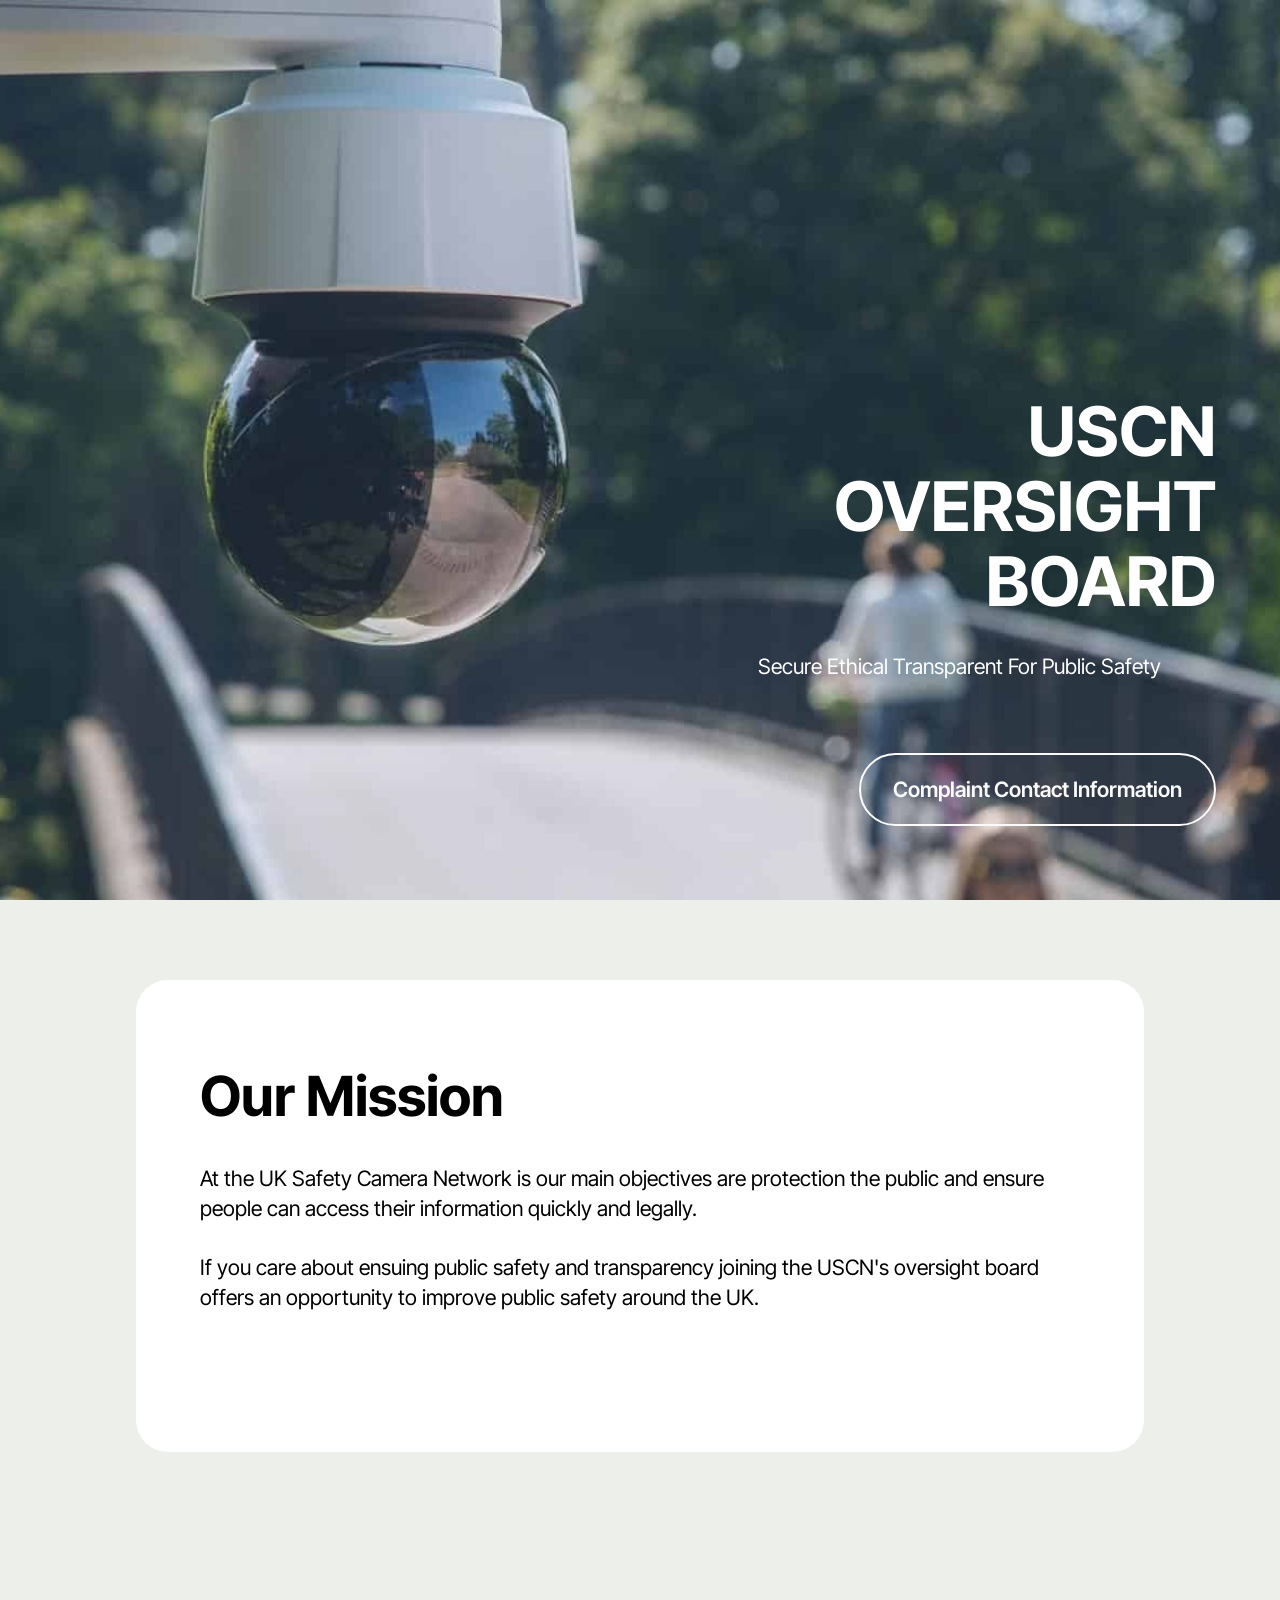
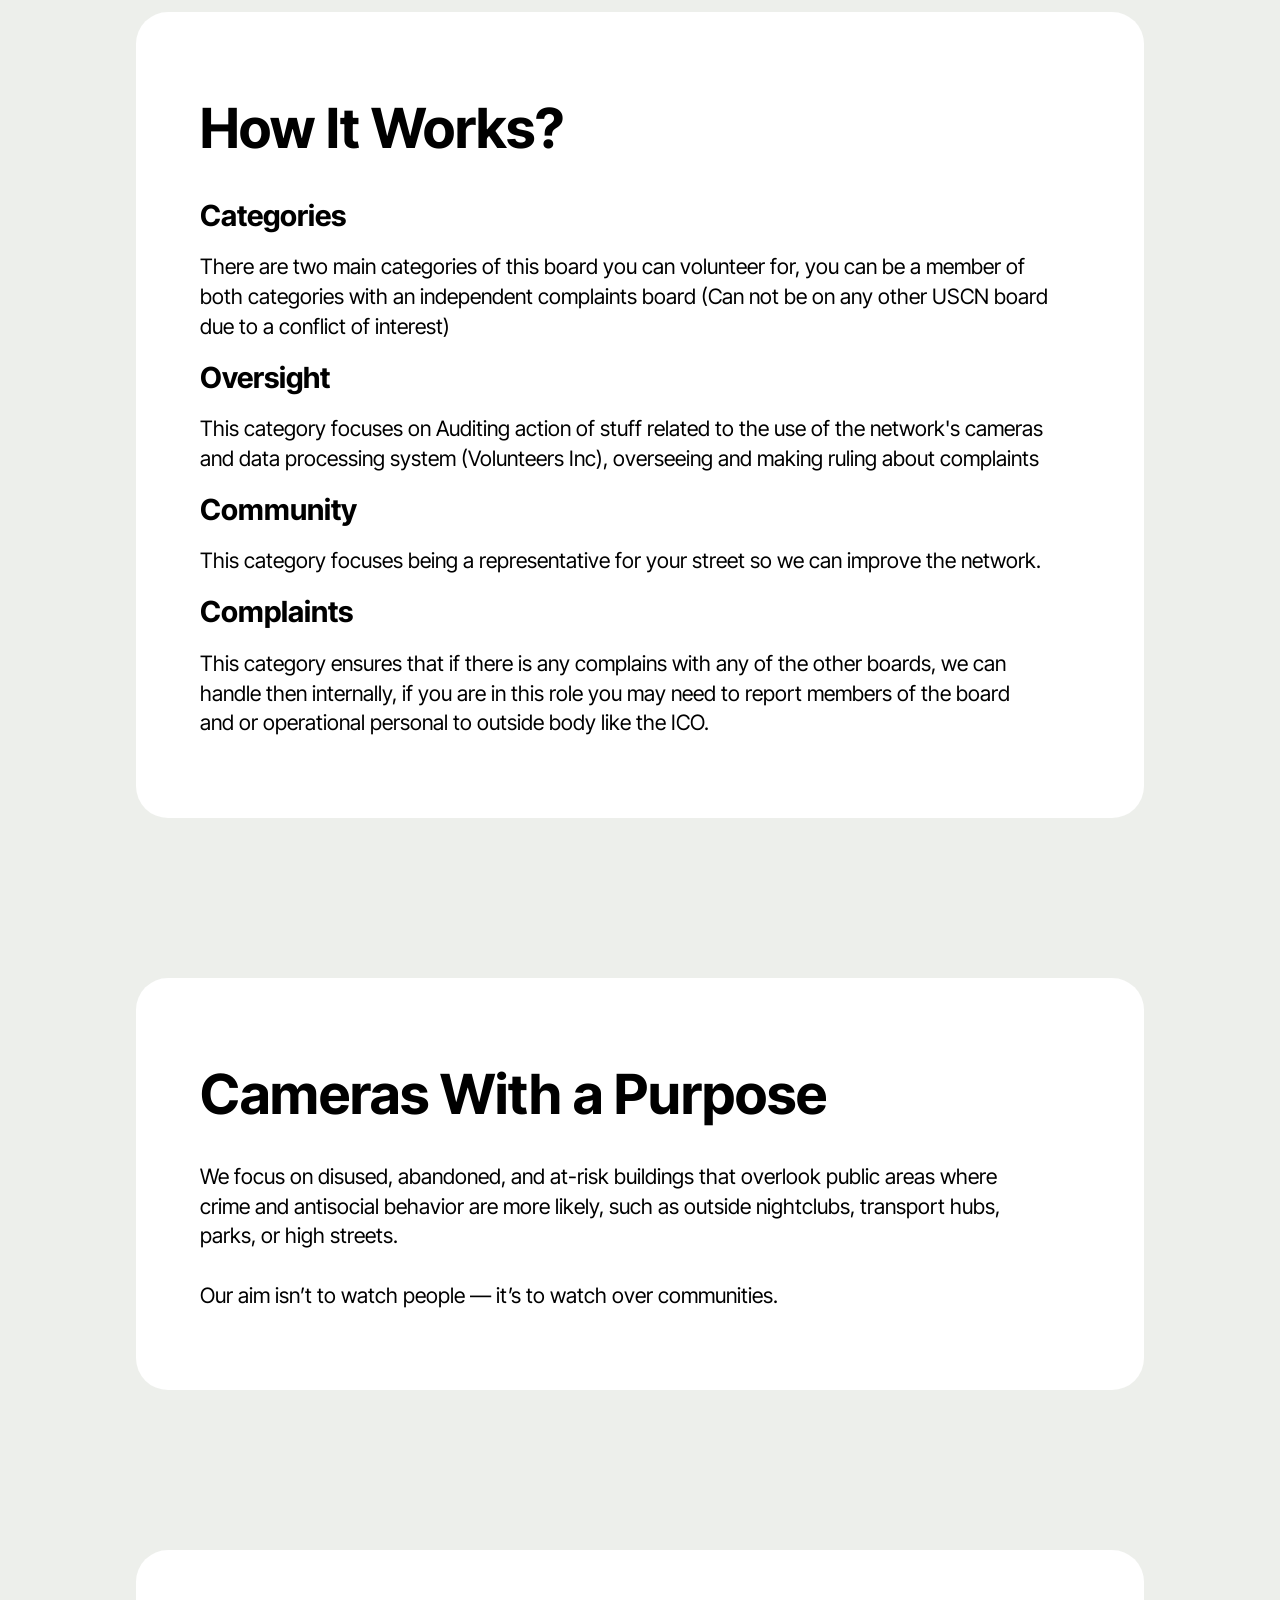
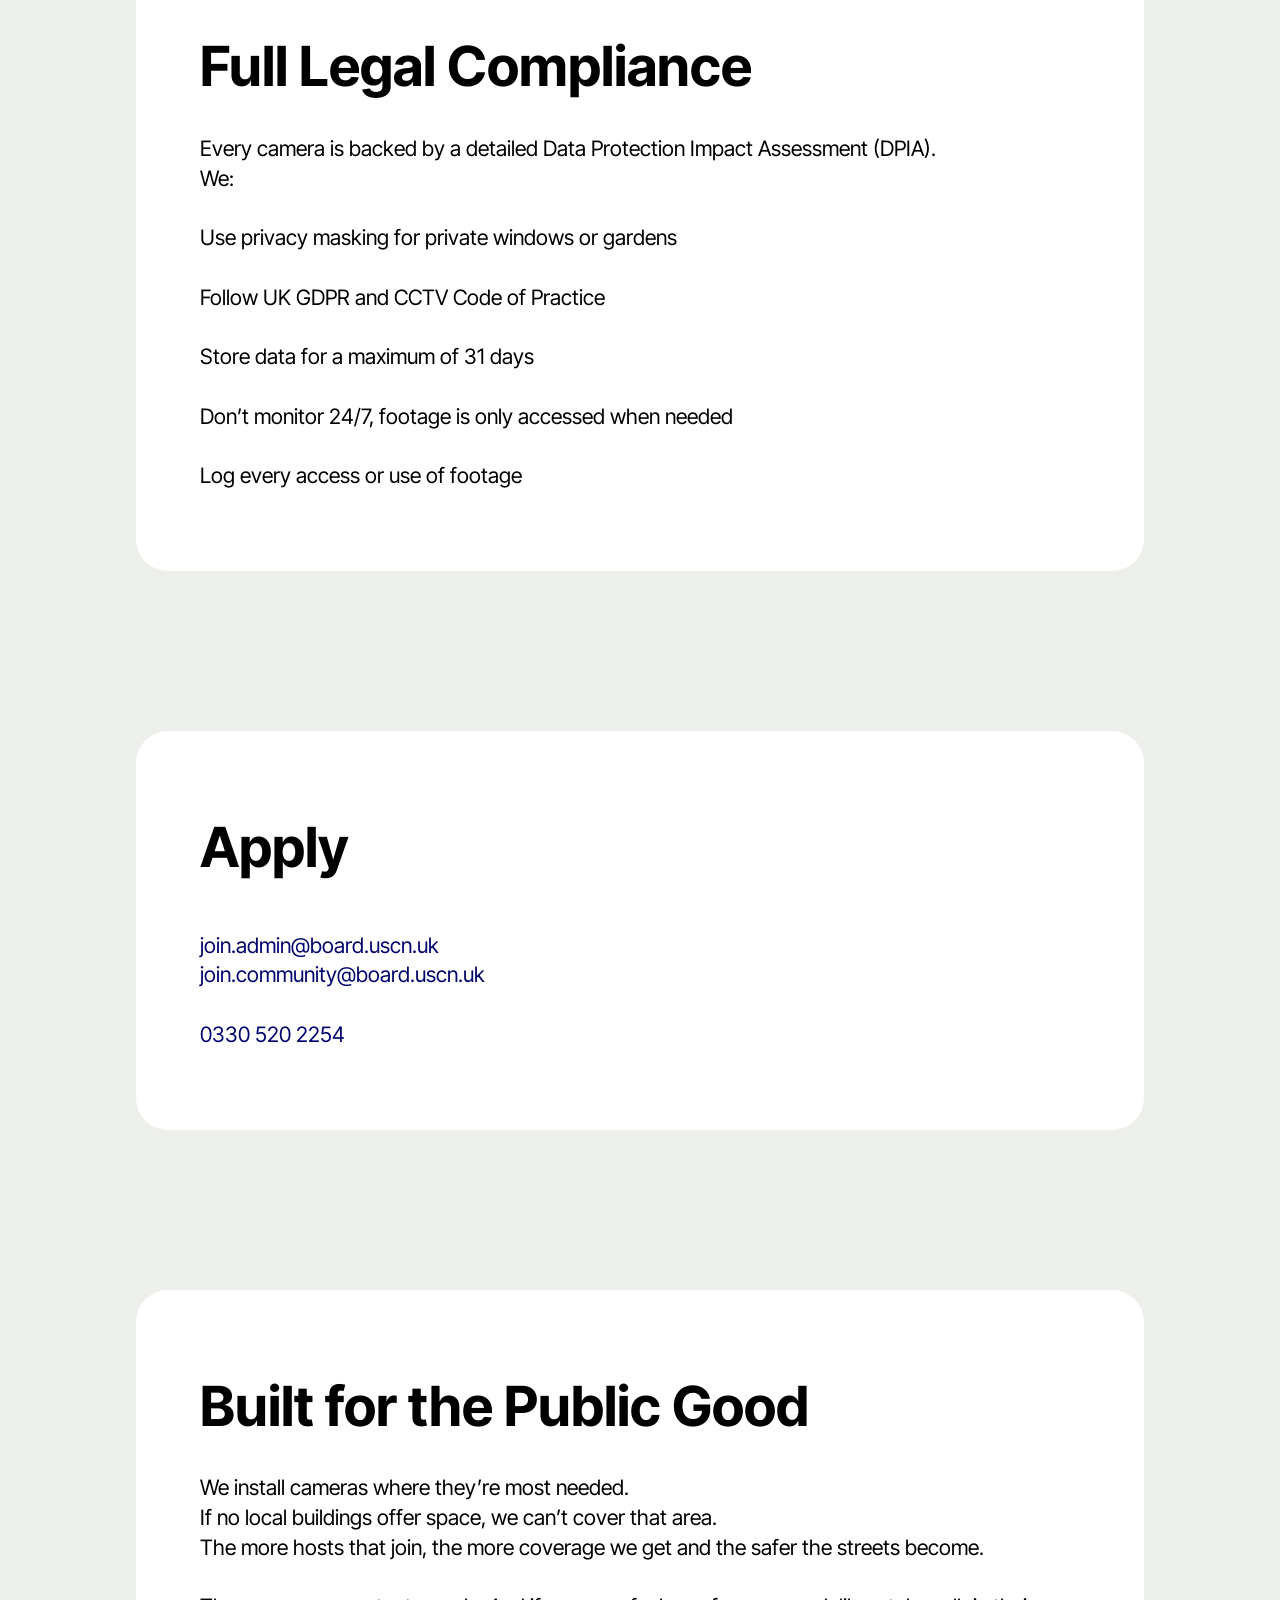
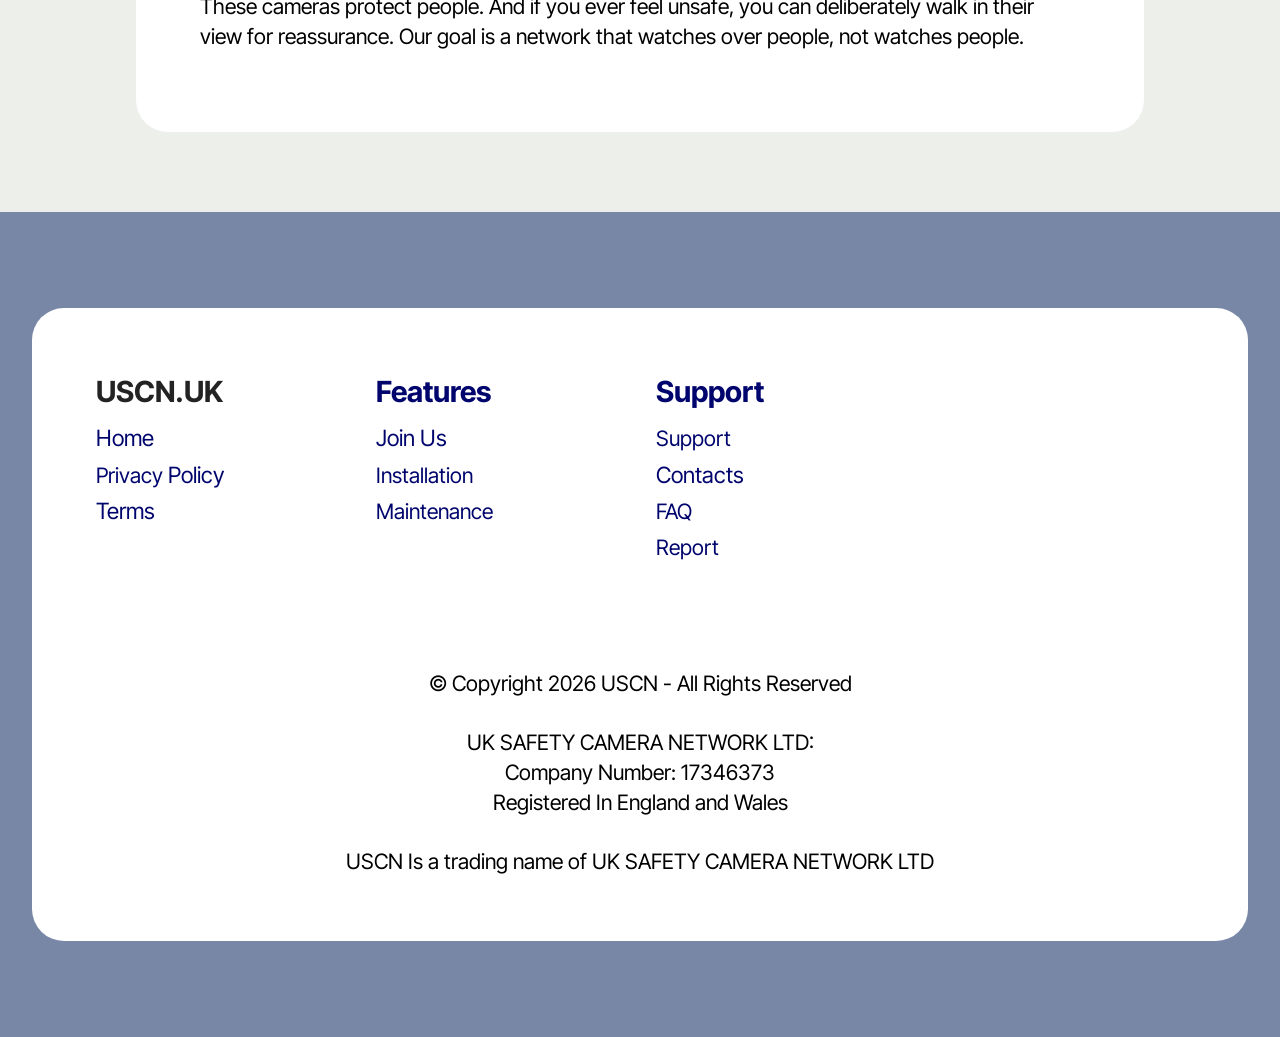
==== index.html @ 029140c7 "UPLOAD" ====
<!DOCTYPE html>
<html  >
<head>
  <!-- Site made with Mobirise Website Builder v6.0.6, https://mobirise.com -->
  <meta charset="UTF-8">
  <meta http-equiv="X-UA-Compatible" content="IE=edge">
  <meta name="generator" content="Mobirise v6.0.6, mobirise.com">
  <meta name="twitter:card" content="summary_large_image"/>
  <meta name="twitter:image:src" content="assets/images/index-meta.jpg">
  <meta property="og:image" content="assets/images/index-meta.jpg">
  <meta name="twitter:title" content="Official USCN Oversight Board Site">
  <meta name="viewport" content="width=device-width, initial-scale=1, minimum-scale=1">
  <link rel="shortcut icon" href="assets/images/20250726-1911280-1.jpg" type="image/x-icon">
  <meta name="description" content="">
  
  
  <title>Official USCN Oversight Board Site</title>
  <link rel="stylesheet" href="assets/bootstrap/css/bootstrap.min.css">
  <link rel="stylesheet" href="assets/bootstrap/css/bootstrap-grid.min.css">
  <link rel="stylesheet" href="assets/bootstrap/css/bootstrap-reboot.min.css">
  <link rel="stylesheet" href="assets/parallax/jarallax.css">
  <link rel="stylesheet" href="assets/socicon/css/styles.css">
  <link rel="stylesheet" href="assets/theme/css/style.css">
  <link rel="preload" href="https://fonts.googleapis.com/css?family=Inter+Tight:100,200,300,400,500,600,700,800,900,100i,200i,300i,400i,500i,600i,700i,800i,900i&display=swap" as="style" onload="this.onload=null;this.rel='stylesheet'">
  <noscript><link rel="stylesheet" href="https://fonts.googleapis.com/css?family=Inter+Tight:100,200,300,400,500,600,700,800,900,100i,200i,300i,400i,500i,600i,700i,800i,900i&display=swap"></noscript>
  <link rel="preload" as="style" href="assets/mobirise/css/mbr-additional.css?v=aHRZx0"><link rel="stylesheet" href="assets/mobirise/css/mbr-additional.css?v=aHRZx0" type="text/css">

  
  
  
</head>
<body>
  
  <section data-bs-version="5.1" class="header16 cid-uSJE68zqBr mbr-fullscreen mbr-parallax-background" id="header17-0">
  
  
  <div class="container-fluid">
    <div class="row">
      <div class="content-wrap col-12 col-md-12">
        <h1 class="mbr-section-title mbr-fonts-style mbr-white mb-4 display-1"><strong>USCN</strong><br><strong>OVERSIGHT</strong><br><strong>BOARD</strong></h1>
        
        <p class="mbr-fonts-style mbr-text mbr-white mb-4 display-7">Secure Ethical Transparent For Public Safety&nbsp; &nbsp; &nbsp; &nbsp; &nbsp; &nbsp;<br><br></p>
        <div class="mbr-section-btn"><a class="btn btn-white-outline display-7" href="complaints.html#article07-2g">Complaint Contact Information</a></div>
      </div>
    </div>
  </div>
</section>

<section data-bs-version="5.1" class="article07 cid-uSJV5Lzuai" id="article07-4">
  

  
  
  <div class="container">
    <div class="row justify-content-center">
      <div class="card col-md-12 col-lg-10">
        <div class="card-wrapper">
          <h3 class="card-title mbr-fonts-style mbr-white mt-3 mb-4 display-2"><strong>Our Mission</strong></h3>
          <div class="row card-box align-left">
            <div class="item features-without-image col-12">
              <div class="item-wrapper">
                
                <p class="mbr-text mbr-fonts-style display-7">At the UK Safety Camera Network is our main objectives are protection the public and ensure people can access their information quickly and legally.<br><br>If you care about ensuing public safety and transparency joining the USCN's oversight board offers an opportunity to improve public safety around the UK.<br><br><br></p>
              </div>
            </div>
            
            
            
          </div>
          
        </div>
      </div>
    </div>
  </div>
</section>

<section data-bs-version="5.1" class="article07 cid-uSL8BhWLMw" id="article07-7">
  

  
  
  <div class="container">
    <div class="row justify-content-center">
      <div class="card col-md-12 col-lg-10">
        <div class="card-wrapper">
          <h3 class="card-title mbr-fonts-style mbr-white mt-3 mb-4 display-2"><strong>How It Works?</strong></h3>
          <div class="row card-box align-left">
            <div class="item features-without-image col-12">
              <div class="item-wrapper">
                <h4 class="mbr-section-subtitle mbr-fonts-style mb-3 display-5"><strong>Categories</strong></h4>
                <p class="mbr-text mbr-fonts-style display-7">There are two main categories of this board you can volunteer for, you can be a member of both categories with an independent complaints board (Can not be on any other USCN board due to a conflict of interest)<br></p>
              </div>
            </div><div class="item features-without-image col-12">
              <div class="item-wrapper">
                <h4 class="mbr-section-subtitle mbr-fonts-style mb-3 display-5"><strong>Oversight</strong></h4>
                <p class="mbr-text mbr-fonts-style display-7">This category focuses&nbsp;on Auditing action of stuff related to the use of the network's cameras and data processing system (Volunteers Inc), overseeing and making ruling about complaints&nbsp;</p>
              </div>
            </div><div class="item features-without-image col-12">
              <div class="item-wrapper">
                <h4 class="mbr-section-subtitle mbr-fonts-style mb-3 display-5"><strong>Community</strong></h4>
                <p class="mbr-text mbr-fonts-style display-7">This category focuses being a representative for your street so we can improve the network.</p>
              </div>
            </div><div class="item features-without-image col-12">
              <div class="item-wrapper">
                <h4 class="mbr-section-subtitle mbr-fonts-style mb-3 display-5"><strong>Complaints</strong></h4>
                <p class="mbr-text mbr-fonts-style display-7">This category ensures that if there is any complains with any of the other boards, we can handle then internally, if you are in this role you may need to report members of the board and or operational personal to outside body like the ICO.</p>
              </div>
            </div>
            
            
            
          </div>
          
        </div>
      </div>
    </div>
  </div>
</section>

<section data-bs-version="5.1" class="article07 cid-uSLb2hEed0" id="article07-8">
  

  
  
  <div class="container">
    <div class="row justify-content-center">
      <div class="card col-md-12 col-lg-10">
        <div class="card-wrapper">
          <h3 class="card-title mbr-fonts-style mbr-white mt-3 mb-4 display-2"><strong>Cameras With a Purpose</strong></h3>
          <div class="row card-box align-left">
            <div class="item features-without-image col-12">
              <div class="item-wrapper">
                
                <p class="mbr-text mbr-fonts-style display-7">We focus on disused, abandoned, and at-risk buildings that overlook public areas where crime and antisocial behavior are more likely, such as outside nightclubs, transport hubs, parks, or high streets.<br><br>Our aim isn’t to watch people — it’s to watch over communities.<br></p>
              </div>
            </div>
            
            
            
          </div>
          
        </div>
      </div>
    </div>
  </div>
</section>

<section data-bs-version="5.1" class="article07 cid-uSLdhWmhX9" id="article07-9">
  

  
  
  <div class="container">
    <div class="row justify-content-center">
      <div class="card col-md-12 col-lg-10">
        <div class="card-wrapper">
          <h3 class="card-title mbr-fonts-style mbr-white mt-3 mb-4 display-2"><strong>Full Legal Compliance</strong></h3>
          <div class="row card-box align-left">
            <div class="item features-without-image col-12">
              <div class="item-wrapper">
                
                <p class="mbr-text mbr-fonts-style display-7">Every camera is backed by a detailed Data Protection Impact Assessment (DPIA).<br>We:<br><br>Use privacy masking for private windows or gardens<br><br>Follow UK GDPR and CCTV Code of Practice<br><br>Store data for a maximum of 31 days<br><br>Don’t monitor 24/7, footage is only accessed when needed<br><br>Log every access or use of footage<br></p>
              </div>
            </div>
            
            
            
          </div>
          
        </div>
      </div>
    </div>
  </div>
</section>

<section data-bs-version="5.1" class="article07 cid-uSLdyEDXge" id="article07-a">
  

  
  
  <div class="container">
    <div class="row justify-content-center">
      <div class="card col-md-12 col-lg-10">
        <div class="card-wrapper">
          <h3 class="card-title mbr-fonts-style mbr-white mt-3 mb-4 display-2"><strong>Apply</strong></h3>
          <div class="row card-box align-left">
            <div class="item features-without-image col-12">
              <div class="item-wrapper">
                <h4 class="mbr-section-subtitle mbr-fonts-style mb-3 display-5"></h4>
                <p class="mbr-text mbr-fonts-style display-7"><a href="mailto:join.oversight@board.uscn.uk" class="text-primary">join.admin@board.uscn.uk</a><br><a href="mailto:join.community@board.uscn.uk" class="text-primary">join.community@board.uscn.uk</a><br><br><a href="tel:03305202254" class="text-primary">0330 520 2254</a></p>
              </div>
            </div>
            
            
            
          </div>
          
        </div>
      </div>
    </div>
  </div>
</section>

<section data-bs-version="5.1" class="article07 cid-uSLf3DHZuU" id="article07-g">
  

  
  
  <div class="container">
    <div class="row justify-content-center">
      <div class="card col-md-12 col-lg-10">
        <div class="card-wrapper">
          <h3 class="card-title mbr-fonts-style mbr-white mt-3 mb-4 display-2"><strong>Built for the Public Good</strong></h3>
          <div class="row card-box align-left">
            <div class="item features-without-image col-12">
              <div class="item-wrapper">
                
                <p class="mbr-text mbr-fonts-style display-7">We install cameras where they’re most needed.<br>If no local buildings offer space, we can’t cover that area.<br>The more hosts that join, the more coverage we get and the safer the streets become.<br><br>These cameras protect people. And if you ever feel unsafe, you can deliberately walk in their view for reassurance. Our goal is a network that watches over people, not watches people.<br></p>
              </div>
            </div>
            
            
            
          </div>
          
        </div>
      </div>
    </div>
  </div>
</section>

<section data-bs-version="5.1" class="footer1 cid-uSNH93SEP0" once="footers" id="footer01-h">
	

	
	
	<div class="container">
		<div class="row mbr-white">
			<div class="col-12 col-md-6 col-lg-3">
				<h5 class="mbr-section-subtitle mbr-fonts-style mb-2 display-5">
					<a href="index.html" class="text-black"><strong>USCN.UK</strong></a></h5>
				<ul class="list mbr-fonts-style display-7">
					<li class="mbr-text item-wrap"><span style="font-size: 1.4rem;"><a href="https://uscn.org.uk/" class="text-primary">Home</a></span></li><li class="mbr-text item-wrap"><a href="assets/files/Privacy-Policy.pdf" class="text-primary" target="_blank">Privacy</a><span style="font-size: 1.4rem;"><a href="assets/files/Privacy-Policy.pdf" class="text-primary" target="_blank">&nbsp;Policy</a></span><br></li><a href="assets/files/Privacy-Policy.pdf" class="text-primary" target="_blank">
					</a><li class="mbr-text item-wrap"><span style="font-size: 1.4rem;"><a href="assets/files/Terms-ofUse.pdf" class="text-primary" target="_blank">Terms</a></span></li><li class="mbr-text item-wrap"><br></li><li class="mbr-text item-wrap"><span style="font-size: 1.4rem;"><br></span><br></li>
				</ul>
			</div>
			<div class="col-12 col-md-6 col-lg-3">
				<h5 class="mbr-section-subtitle mbr-fonts-style mb-2 display-5">
					<strong>Features</strong>
				</h5>
				<ul class="list mbr-fonts-style display-7">
					<li class="mbr-text item-wrap"><span style="font-size: 1.4rem;"><a href="https://uscn.org.uk/host.html#article07-y" class="text-primary">Join Us</a></span></li><a href="host.html#article07-y" class="text-primary">
					</a><li class="mbr-text item-wrap"><a href="https://uscn.org.uk/host.html#article07-y" class="text-primary">Installation</a></li><a href="page3.html#article07-y" class="text-primary">
					</a><li class="mbr-text item-wrap"><a href="https://uscn.org.uk/support.html#article07-t" class="text-primary">Maintenance&nbsp;</a></li>
				</ul>
			</div>
			<div class="col-12 col-md-6 col-lg-3">
				<h5 class="mbr-section-subtitle mbr-fonts-style mb-2 display-5">
					<strong>Support</strong>
				</h5>
				<ul class="list mbr-fonts-style display-7">
					<li class="mbr-text item-wrap"><a href="https://uscn.org.uk/support.html" class="text-primary">Support</a></li>
					<li class="mbr-text item-wrap"><span style="font-size: 1.4rem;"><a href="https://uscn.org.uk/contact.html" class="text-primary">Contacts</a></span><br></li>
					<li class="mbr-text item-wrap"><a href="https://uscn.org.uk/support.html#list01-u" class="text-primary">FAQ</a></li>
					<li class="mbr-text item-wrap"><a href="https://uscn.org.uk/contact.html#form02-o" class="text-primary">Report</a></li>
				</ul>
			</div>
			<div class="col-12 col-md-6 col-lg-3">
				<h5 class="mbr-section-subtitle mbr-fonts-style mb-2 display-5">&nbsp;</h5>
				<ul class="list mbr-fonts-style display-7">
					<li class="mbr-text item-wrap"><br></li>
					<li class="mbr-text item-wrap"><br></li>
					<li class="mbr-text item-wrap"><br></li><li class="mbr-text item-wrap"><br></li>
				</ul>
			</div>
			
			<div class="col-12 mt-4">
				<p class="mbr-text mb-0 mbr-fonts-style copyright align-center display-7">
					© Copyright 2026 USCN - All Rights Reserved<br><br>UK SAFETY CAMERA NETWORK LTD:<br>Company Number: 17346373<br>Registered In England and Wales<br><br>USCN Is a trading name of&nbsp;UK SAFETY CAMERA NETWORK LTD<br></p>
			</div>
		</div>
	</div>
</section><script src="assets/bootstrap/js/bootstrap.bundle.min.js"></script>  <script src="assets/parallax/jarallax.js"></script>  <script src="assets/smoothscroll/smooth-scroll.js"></script>  <script src="assets/ytplayer/index.js"></script>  <script src="assets/theme/js/script.js"></script>  
  
  
</body>
</html>
---- assets/parallax/jarallax.css ----
.jarallax {
    position: relative;
    z-index: 0;
}
.jarallax > .jarallax-img {
    position: absolute;
    object-fit: cover;
    /* support for plugin https://github.com/bfred-it/object-fit-images */
    font-family: 'object-fit: cover;';
    top: 0;
    left: 0;
    width: 100%;
    height: 100%;
    z-index: -1;
}
---- assets/socicon/css/styles.css ----
@charset "UTF-8";

@font-face {
  font-family: 'Socicon';
  src:  url('../fonts/socicon.eot');
  src:  url('../fonts/socicon.eot?#iefix') format('embedded-opentype'),
    url('../fonts/socicon.woff2') format('woff2'),
    url('../fonts/socicon.ttf') format('truetype'),
    url('../fonts/socicon.woff') format('woff'),
    url('../fonts/socicon.svg#socicon') format('svg');
  font-weight: normal;
  font-style: normal;
  font-display: swap;
}

[data-icon]:before {
  font-family: "socicon" !important;
  content: attr(data-icon);
  font-style: normal !important;
  font-weight: normal !important;
  font-variant: normal !important;
  text-transform: none !important;
  speak: none;
  line-height: 1;
  -webkit-font-smoothing: antialiased;
  -moz-osx-font-smoothing: grayscale;
}

[class^="socicon-"], [class*=" socicon-"] {
  /* use !important to prevent issues with browser extensions that change fonts */
  font-family: 'Socicon' !important;
  speak: none;
  font-style: normal;
  font-weight: normal;
  font-variant: normal;
  text-transform: none;
  line-height: 1;

  /* Better Font Rendering =========== */
  -webkit-font-smoothing: antialiased;
  -moz-osx-font-smoothing: grayscale;
}

.socicon-500px:before {
  content: "\e000";
}
.socicon-8tracks:before {
  content: "\e001";
}
.socicon-airbnb:before {
  content: "\e002";
}
.socicon-alliance:before {
  content: "\e003";
}
.socicon-amazon:before {
  content: "\e004";
}
.socicon-amplement:before {
  content: "\e005";
}
.socicon-android:before {
  content: "\e006";
}
.socicon-angellist:before {
  content: "\e007";
}
.socicon-apple:before {
  content: "\e008";
}
.socicon-appnet:before {
  content: "\e009";
}
.socicon-baidu:before {
  content: "\e00a";
}
.socicon-bandcamp:before {
  content: "\e00b";
}
.socicon-battlenet:before {
  content: "\e00c";
}
.socicon-mixer:before {
  content: "\e00d";
}
.socicon-bebee:before {
  content: "\e00e";
}
.socicon-bebo:before {
  content: "\e00f";
}
.socicon-behance:before {
  content: "\e010";
}
.socicon-blizzard:before {
  content: "\e011";
}
.socicon-blogger:before {
  content: "\e012";
}
.socicon-buffer:before {
  content: "\e013";
}
.socicon-chrome:before {
  content: "\e014";
}
.socicon-coderwall:before {
  content: "\e015";
}
.socicon-curse:before {
  content: "\e016";
}
.socicon-dailymotion:before {
  content: "\e017";
}
.socicon-deezer:before {
  content: "\e018";
}
.socicon-delicious:before {
  content: "\e019";
}
.socicon-deviantart:before {
  content: "\e01a";
}
.socicon-diablo:before {
  content: "\e01b";
}
.socicon-digg:before {
  content: "\e01c";
}
.socicon-discord:before {
  content: "\e01d";
}
.socicon-disqus:before {
  content: "\e01e";
}
.socicon-douban:before {
  content: "\e01f";
}
.socicon-draugiem:before {
  content: "\e020";
}
.socicon-dribbble:before {
  content: "\e021";
}
.socicon-drupal:before {
  content: "\e022";
}
.socicon-ebay:before {
  content: "\e023";
}
.socicon-ello:before {
  content: "\e024";
}
.socicon-endomodo:before {
  content: "\e025";
}
.socicon-envato:before {
  content: "\e026";
}
.socicon-etsy:before {
  content: "\e027";
}
.socicon-facebook:before {
  content: "\e028";
}
.socicon-feedburner:before {
  content: "\e029";
}
.socicon-filmweb:before {
  content: "\e02a";
}
.socicon-firefox:before {
  content: "\e02b";
}
.socicon-flattr:before {
  content: "\e02c";
}
.socicon-flickr:before {
  content: "\e02d";
}
.socicon-formulr:before {
  content: "\e02e";
}
.socicon-forrst:before {
  content: "\e02f";
}
.socicon-foursquare:before {
  content: "\e030";
}
.socicon-friendfeed:before {
  content: "\e031";
}
.socicon-github:before {
  content: "\e032";
}
.socicon-goodreads:before {
  content: "\e033";
}
.socicon-google:before {
  content: "\e034";
}
.socicon-googlescholar:before {
  content: "\e035";
}
.socicon-googlegroups:before {
  content: "\e036";
}
.socicon-googlephotos:before {
  content: "\e037";
}
.socicon-googleplus:before {
  content: "\e038";
}
.socicon-grooveshark:before {
  content: "\e039";
}
.socicon-hackerrank:before {
  content: "\e03a";
}
.socicon-hearthstone:before {
  content: "\e03b";
}
.socicon-hellocoton:before {
  content: "\e03c";
}
.socicon-heroes:before {
  content: "\e03d";
}
.socicon-smashcast:before {
  content: "\e03e";
}
.socicon-horde:before {
  content: "\e03f";
}
.socicon-houzz:before {
  content: "\e040";
}
.socicon-icq:before {
  content: "\e041";
}
.socicon-identica:before {
  content: "\e042";
}
.socicon-imdb:before {
  content: "\e043";
}
.socicon-instagram:before {
  content: "\e044";
}
.socicon-issuu:before {
  content: "\e045";
}
.socicon-istock:before {
  content: "\e046";
}
.socicon-itunes:before {
  content: "\e047";
}
.socicon-keybase:before {
  content: "\e048";
}
.socicon-lanyrd:before {
  content: "\e049";
}
.socicon-lastfm:before {
  content: "\e04a";
}
.socicon-line:before {
  content: "\e04b";
}
.socicon-linkedin:before {
  content: "\e04c";
}
.socicon-livejournal:before {
  content: "\e04d";
}
.socicon-lyft:before {
  content: "\e04e";
}
.socicon-macos:before {
  content: "\e04f";
}
.socicon-mail:before {
  content: "\e050";
}
.socicon-medium:before {
  content: "\e051";
}
.socicon-meetup:before {
  content: "\e052";
}
.socicon-mixcloud:before {
  content: "\e053";
}
.socicon-modelmayhem:before {
  content: "\e054";
}
.socicon-mumble:before {
  content: "\e055";
}
.socicon-myspace:before {
  content: "\e056";
}
.socicon-newsvine:before {
  content: "\e057";
}
.socicon-nintendo:before {
  content: "\e058";
}
.socicon-npm:before {
  content: "\e059";
}
.socicon-odnoklassniki:before {
  content: "\e05a";
}
.socicon-openid:before {
  content: "\e05b";
}
.socicon-opera:before {
  content: "\e05c";
}
.socicon-outlook:before {
  content: "\e05d";
}
.socicon-overwatch:before {
  content: "\e05e";
}
.socicon-patreon:before {
  content: "\e05f";
}
.socicon-paypal:before {
  content: "\e060";
}
.socicon-periscope:before {
  content: "\e061";
}
.socicon-persona:before {
  content: "\e062";
}
.socicon-pinterest:before {
  content: "\e063";
}
.socicon-play:before {
  content: "\e064";
}
.socicon-player:before {
  content: "\e065";
}
.socicon-playstation:before {
  content: "\e066";
}
.socicon-pocket:before {
  content: "\e067";
}
.socicon-qq:before {
  content: "\e068";
}
.socicon-quora:before {
  content: "\e069";
}
.socicon-raidcall:before {
  content: "\e06a";
}
.socicon-ravelry:before {
  content: "\e06b";
}
.socicon-reddit:before {
  content: "\e06c";
}
.socicon-renren:before {
  content: "\e06d";
}
.socicon-researchgate:before {
  content: "\e06e";
}
.socicon-residentadvisor:before {
  content: "\e06f";
}
.socicon-reverbnation:before {
  content: "\e070";
}
.socicon-rss:before {
  content: "\e071";
}
.socicon-sharethis:before {
  content: "\e072";
}
.socicon-skype:before {
  content: "\e073";
}
.socicon-slideshare:before {
  content: "\e074";
}
.socicon-smugmug:before {
  content: "\e075";
}
.socicon-snapchat:before {
  content: "\e076";
}
.socicon-songkick:before {
  content: "\e077";
}
.socicon-soundcloud:before {
  content: "\e078";
}
.socicon-spotify:before {
  content: "\e079";
}
.socicon-stackexchange:before {
  content: "\e07a";
}
.socicon-stackoverflow:before {
  content: "\e07b";
}
.socicon-starcraft:before {
  content: "\e07c";
}
.socicon-stayfriends:before {
  content: "\e07d";
}
.socicon-steam:before {
  content: "\e07e";
}
.socicon-storehouse:before {
  content: "\e07f";
}
.socicon-strava:before {
  content: "\e080";
}
.socicon-streamjar:before {
  content: "\e081";
}
.socicon-stumbleupon:before {
  content: "\e082";
}
.socicon-swarm:before {
  content: "\e083";
}
.socicon-teamspeak:before {
  content: "\e084";
}
.socicon-teamviewer:before {
  content: "\e085";
}
.socicon-technorati:before {
  content: "\e086";
}
.socicon-telegram:before {
  content: "\e087";
}
.socicon-tripadvisor:before {
  content: "\e088";
}
.socicon-tripit:before {
  content: "\e089";
}
.socicon-triplej:before {
  content: "\e08a";
}
.socicon-tumblr:before {
  content: "\e08b";
}
.socicon-twitch:before {
  content: "\e08c";
}
.socicon-twitter:before {
  content: "\e08d";
}
.socicon-uber:before {
  content: "\e08e";
}
.socicon-ventrilo:before {
  content: "\e08f";
}
.socicon-viadeo:before {
  content: "\e090";
}
.socicon-viber:before {
  content: "\e091";
}
.socicon-viewbug:before {
  content: "\e092";
}
.socicon-vimeo:before {
  content: "\e093";
}
.socicon-vine:before {
  content: "\e094";
}
.socicon-vkontakte:before {
  content: "\e095";
}
.socicon-warcraft:before {
  content: "\e096";
}
.socicon-wechat:before {
  content: "\e097";
}
.socicon-weibo:before {
  content: "\e098";
}
.socicon-whatsapp:before {
  content: "\e099";
}
.socicon-wikipedia:before {
  content: "\e09a";
}
.socicon-windows:before {
  content: "\e09b";
}
.socicon-wordpress:before {
  content: "\e09c";
}
.socicon-wykop:before {
  content: "\e09d";
}
.socicon-xbox:before {
  content: "\e09e";
}
.socicon-xing:before {
  content: "\e09f";
}
.socicon-yahoo:before {
  content: "\e0a0";
}
.socicon-yammer:before {
  content: "\e0a1";
}
.socicon-yandex:before {
  content: "\e0a2";
}
.socicon-yelp:before {
  content: "\e0a3";
}
.socicon-younow:before {
  content: "\e0a4";
}
.socicon-youtube:before {
  content: "\e0a5";
}
.socicon-zapier:before {
  content: "\e0a6";
}
.socicon-zerply:before {
  content: "\e0a7";
}
.socicon-zomato:before {
  content: "\e0a8";
}
.socicon-zynga:before {
  content: "\e0a9";
}
.socicon-bluesky:before {
  content: "\e0aa";
}
.socicon-threads:before {
  content: "\e0ab";
}
.socicon-spreadshirt:before {
  content: "\e901";
}
.socicon-gamejolt:before {
  content: "\e902";
}
.socicon-trello:before {
  content: "\e903";
}
.socicon-tunein:before {
  content: "\e904";
}
.socicon-bloglovin:before {
  content: "\e905";
}
.socicon-gamewisp:before {
  content: "\e906";
}
.socicon-messenger:before {
  content: "\e907";
}
.socicon-pandora:before {
  content: "\e908";
}
.socicon-augment:before {
  content: "\e909";
}
.socicon-bitbucket:before {
  content: "\e90a";
}
.socicon-fyuse:before {
  content: "\e90b";
}
.socicon-yt-gaming:before {
  content: "\e90c";
}
.socicon-sketchfab:before {
  content: "\e90d";
}
.socicon-mobcrush:before {
  content: "\e90e";
}
.socicon-microsoft:before {
  content: "\e90f";
}
.socicon-realtor:before {
  content: "\e910";
}
.socicon-tidal:before {
  content: "\e911";
}
.socicon-qobuz:before {
  content: "\e912";
}
.socicon-natgeo:before {
  content: "\e913";
}
.socicon-mastodon:before {
  content: "\e914";
}
.socicon-unsplash:before {
  content: "\e915";
}
.socicon-homeadvisor:before {
  content: "\e916";
}
.socicon-angieslist:before {
  content: "\e917";
}
.socicon-codepen:before {
  content: "\e918";
}
.socicon-slack:before {
  content: "\e919";
}
.socicon-openaigym:before {
  content: "\e91a";
}
.socicon-logmein:before {
  content: "\e91b";
}
.socicon-fiverr:before {
  content: "\e91c";
}
.socicon-gotomeeting:before {
  content: "\e91d";
}
.socicon-aliexpress:before {
  content: "\e91e";
}
.socicon-guru:before {
  content: "\e91f";
}
.socicon-appstore:before {
  content: "\e920";
}
.socicon-homes:before {
  content: "\e921";
}
.socicon-zoom:before {
  content: "\e922";
}
.socicon-alibaba:before {
  content: "\e923";
}
.socicon-craigslist:before {
  content: "\e924";
}
.socicon-wix:before {
  content: "\e925";
}
.socicon-redfin:before {
  content: "\e926";
}
.socicon-googlecalendar:before {
  content: "\e927";
}
.socicon-shopify:before {
  content: "\e928";
}
.socicon-freelancer:before {
  content: "\e929";
}
.socicon-seedrs:before {
  content: "\e92a";
}
.socicon-bing:before {
  content: "\e92b";
}
.socicon-doodle:before {
  content: "\e92c";
}
.socicon-bonanza:before {
  content: "\e92d";
}
.socicon-squarespace:before {
  content: "\e92e";
}
.socicon-toptal:before {
  content: "\e92f";
}
.socicon-gust:before {
  content: "\e930";
}
.socicon-ask:before {
  content: "\e931";
}
.socicon-trulia:before {
  content: "\e932";
}
.socicon-loomly:before {
  content: "\e933";
}
.socicon-ghost:before {
  content: "\e934";
}
.socicon-upwork:before {
  content: "\e935";
}
.socicon-fundable:before {
  content: "\e936";
}
.socicon-booking:before {
  content: "\e937";
}
.socicon-googlemaps:before {
  content: "\e938";
}
.socicon-zillow:before {
  content: "\e939";
}
.socicon-niconico:before {
  content: "\e93a";
}
.socicon-toneden:before {
  content: "\e93b";
}
.socicon-crunchbase:before {
  content: "\e93c";
}
.socicon-homefy:before {
  content: "\e93d";
}
.socicon-calendly:before {
  content: "\e93e";
}
.socicon-livemaster:before {
  content: "\e93f";
}
.socicon-udemy:before {
  content: "\e940";
}
.socicon-codered:before {
  content: "\e941";
}
.socicon-origin:before {
  content: "\e942";
}
.socicon-nextdoor:before {
  content: "\e943";
}
.socicon-portfolio:before {
  content: "\e944";
}
.socicon-instructables:before {
  content: "\e945";
}
.socicon-gitlab:before {
  content: "\e946";
}
.socicon-hackernews:before {
  content: "\e947";
}
.socicon-smashwords:before {
  content: "\e948";
}
.socicon-kobo:before {
  content: "\e949";
}
.socicon-bookbub:before {
  content: "\e94a";
}
.socicon-mailru:before {
  content: "\e94b";
}
.socicon-moddb:before {
  content: "\e94c";
}
.socicon-indiedb:before {
  content: "\e94d";
}
.socicon-traxsource:before {
  content: "\e94e";
}
.socicon-gamefor:before {
  content: "\e94f";
}
.socicon-pixiv:before {
  content: "\e950";
}
.socicon-myanimelist:before {
  content: "\e951";
}
.socicon-blackberry:before {
  content: "\e952";
}
.socicon-wickr:before {
  content: "\e953";
}
.socicon-spip:before {
  content: "\e954";
}
.socicon-napster:before {
  content: "\e955";
}
.socicon-beatport:before {
  content: "\e956";
}
.socicon-hackerone:before {
  content: "\e957";
}
.socicon-internet:before {
  content: "\e958";
}
.socicon-ubuntu:before {
  content: "\e959";
}
.socicon-artstation:before {
  content: "\e95a";
}
.socicon-invision:before {
  content: "\e95b";
}
.socicon-torial:before {
  content: "\e95c";
}
.socicon-collectorz:before {
  content: "\e95d";
}
.socicon-seenthis:before {
  content: "\e95e";
}
.socicon-googleplaymusic:before {
  content: "\e95f";
}
.socicon-debian:before {
  content: "\e960";
}
.socicon-filmfreeway:before {
  content: "\e961";
}
.socicon-gnome:before {
  content: "\e962";
}
.socicon-itchio:before {
  content: "\e963";
}
.socicon-jamendo:before {
  content: "\e964";
}
.socicon-mix:before {
  content: "\e965";
}
.socicon-sharepoint:before {
  content: "\e966";
}
.socicon-tinder:before {
  content: "\e967";
}
.socicon-windguru:before {
  content: "\e968";
}
.socicon-cdbaby:before {
  content: "\e969";
}
.socicon-elementaryos:before {
  content: "\e96a";
}
.socicon-stage32:before {
  content: "\e96b";
}
.socicon-tiktok:before {
  content: "\e96c";
}
.socicon-gitter:before {
  content: "\e96d";
}
.socicon-letterboxd:before {
  content: "\e96e";
}
.socicon-threema:before {
  content: "\e96f";
}
.socicon-splice:before {
  content: "\e970";
}
.socicon-metapop:before {
  content: "\e971";
}
.socicon-naver:before {
  content: "\e972";
}
.socicon-remote:before {
  content: "\e973";
}
.socicon-flipboard:before {
  content: "\e974";
}
.socicon-googlehangouts:before {
  content: "\e975";
}
.socicon-dlive:before {
  content: "\e976";
}
.socicon-vsco:before {
  content: "\e977";
}
.socicon-stitcher:before {
  content: "\e978";
}
.socicon-avvo:before {
  content: "\e979";
}
.socicon-redbubble:before {
  content: "\e97a";
}
.socicon-society6:before {
  content: "\e97b";
}
.socicon-zazzle:before {
  content: "\e97c";
}
.socicon-eitaa:before {
  content: "\e97d";
}
.socicon-soroush:before {
  content: "\e97e";
}
.socicon-bale:before {
  content: "\e97f";
}
---- assets/theme/css/style.css ----
@charset "UTF-8";
section {
  background-color: #ffffff;
}

body {
  font-style: normal;
  line-height: 1.5;
  font-weight: 400;
  color: #232323;
  position: relative;
}

button {
  background-color: transparent;
  border-color: transparent;
}

.embla__button,
.carousel-control {
  background-color: #edefea !important;
  opacity: 0.8 !important;
  color: #464845 !important;
  border-color: #edefea !important;
}

.carousel .close,
.modalWindow .close {
  background-color: #edefea !important;
  color: #464845 !important;
  border-color: #edefea !important;
  opacity: 0.8 !important;
}

.carousel .close:hover,
.modalWindow .close:hover {
  opacity: 1 !important;
}

.carousel-indicators li {
  background-color: #edefea !important;
  border: 2px solid #464845 !important;
}

.carousel-indicators li:hover,
.carousel-indicators li:active {
  opacity: 0.8 !important;
}

.embla__button:hover,
.carousel-control:hover {
  background-color: #edefea !important;
  opacity: 1 !important;
}

.modalWindow-video-container {
  height: 80%;
}

section,
.container,
.container-fluid {
  position: relative;
  word-wrap: break-word;
}

a.mbr-iconfont:hover {
  text-decoration: none;
}

.article .lead p,
.article .lead ul,
.article .lead ol,
.article .lead pre,
.article .lead blockquote {
  margin-bottom: 0;
}

a {
  font-style: normal;
  font-weight: 400;
  cursor: pointer;
}
a, a:hover {
  text-decoration: none;
}

.mbr-section-title {
  font-style: normal;
  line-height: 1.3;
}

.mbr-section-subtitle {
  line-height: 1.3;
}

.mbr-text {
  font-style: normal;
  line-height: 1.7;
}

h1,
h2,
h3,
h4,
h5,
h6,
.display-1,
.display-2,
.display-4,
.display-5,
.display-7,
span,
p,
a {
  line-height: 1;
  word-break: break-word;
  word-wrap: break-word;
  font-weight: 400;
}

b,
strong {
  font-weight: bold;
}

input:-webkit-autofill, input:-webkit-autofill:hover, input:-webkit-autofill:focus, input:-webkit-autofill:active {
  transition-delay: 9999s;
  -webkit-transition-property: background-color, color;
  transition-property: background-color, color;
}

textarea[type=hidden] {
  display: none;
}

section {
  background-position: 50% 50%;
  background-repeat: no-repeat;
  background-size: cover;
}
section .mbr-background-video,
section .mbr-background-video-preview {
  position: absolute;
  bottom: 0;
  left: 0;
  right: 0;
  top: 0;
}

.hidden {
  visibility: hidden;
}

.mbr-z-index20 {
  z-index: 20;
}

/*! Base colors */
.mbr-white {
  color: #ffffff;
}

.mbr-black {
  color: #111111;
}

.mbr-bg-white {
  background-color: #ffffff;
}

.mbr-bg-black {
  background-color: #000000;
}

/*! Text-aligns */
.align-left {
  text-align: left;
}

.align-center {
  text-align: center;
}

.align-right {
  text-align: right;
}

/*! Font-weight  */
.mbr-light {
  font-weight: 300;
}

.mbr-regular {
  font-weight: 400;
}

.mbr-semibold {
  font-weight: 500;
}

.mbr-bold {
  font-weight: 700;
}

/*! Media  */
.media-content {
  flex-basis: 100%;
}

.media-container-row {
  display: flex;
  flex-direction: row;
  flex-wrap: wrap;
  justify-content: center;
  align-content: center;
  align-items: start;
}
.media-container-row .media-size-item {
  width: 400px;
}

.media-container-column {
  display: flex;
  flex-direction: column;
  flex-wrap: wrap;
  justify-content: center;
  align-content: center;
  align-items: stretch;
}
.media-container-column > * {
  width: 100%;
}

@media (min-width: 992px) {
  .media-container-row {
    flex-wrap: nowrap;
  }
}
figure {
  margin-bottom: 0;
  overflow: hidden;
}

figure[mbr-media-size] {
  transition: width 0.1s;
}

img,
iframe {
  display: block;
  width: 100%;
}

.card {
  background-color: transparent;
  border: none;
}

.card-box {
  width: 100%;
}

.card-img {
  text-align: center;
  flex-shrink: 0;
  -webkit-flex-shrink: 0;
}

.media {
  max-width: 100%;
  margin: 0 auto;
}

.mbr-figure {
  align-self: center;
}

.media-container > div {
  max-width: 100%;
}

.mbr-figure img,
.card-img img {
  width: 100%;
}

@media (max-width: 991px) {
  .media-size-item {
    width: auto !important;
  }
  .media {
    width: auto;
  }
  .mbr-figure {
    width: 100% !important;
  }
}
/*! Buttons */
.mbr-section-btn {
  margin-left: -0.6rem;
  margin-right: -0.6rem;
  font-size: 0;
}

.btn {
  font-weight: 600;
  border-width: 1px;
  font-style: normal;
  margin: 0.6rem 0.6rem;
  white-space: normal;
  transition: all 0.2s ease-in-out;
  display: inline-flex;
  align-items: center;
  justify-content: center;
  word-break: break-word;
}

.btn-sm {
  font-weight: 600;
  letter-spacing: 0px;
  transition: all 0.3s ease-in-out;
}

.btn-md {
  font-weight: 600;
  letter-spacing: 0px;
  transition: all 0.3s ease-in-out;
}

.btn-lg {
  font-weight: 600;
  letter-spacing: 0px;
  transition: all 0.3s ease-in-out;
}

.btn-form {
  margin: 0;
}
.btn-form:hover {
  cursor: pointer;
}

nav .mbr-section-btn {
  margin-left: 0rem;
  margin-right: 0rem;
}

/*! Btn icon margin */
.btn .mbr-iconfont,
.btn.btn-sm .mbr-iconfont {
  order: 1;
  cursor: pointer;
  margin-left: 0.5rem;
  vertical-align: sub;
}

.btn.btn-md .mbr-iconfont,
.btn.btn-md .mbr-iconfont {
  margin-left: 0.8rem;
}

.mbr-regular {
  font-weight: 400;
}

.mbr-semibold {
  font-weight: 500;
}

.mbr-bold {
  font-weight: 700;
}

[type=submit] {
  -webkit-appearance: none;
}

/*! Full-screen */
.mbr-fullscreen .mbr-overlay {
  min-height: 100vh;
}

.mbr-fullscreen {
  display: flex;
  display: -moz-flex;
  display: -ms-flex;
  display: -o-flex;
  align-items: center;
  min-height: 100vh;
  padding-top: 3rem;
  padding-bottom: 3rem;
}

/*! Map */
.map {
  height: 25rem;
  position: relative;
}
.map iframe {
  width: 100%;
  height: 100%;
}

/*! Scroll to top arrow */
.mbr-arrow-up {
  bottom: 25px;
  right: 90px;
  position: fixed;
  text-align: right;
  z-index: 5000;
  color: #ffffff;
  font-size: 22px;
}

.mbr-arrow-up a {
  background: rgba(0, 0, 0, 0.2);
  border-radius: 50%;
  color: #fff;
  display: inline-block;
  height: 60px;
  width: 60px;
  border: 2px solid #fff;
  outline-style: none !important;
  position: relative;
  text-decoration: none;
  transition: all 0.3s ease-in-out;
  cursor: pointer;
  text-align: center;
}
.mbr-arrow-up a:hover {
  background-color: rgba(0, 0, 0, 0.4);
}
.mbr-arrow-up a i {
  line-height: 60px;
}

.mbr-arrow-up-icon {
  display: block;
  color: #fff;
}

.mbr-arrow-up-icon::before {
  content: "›";
  display: inline-block;
  font-family: serif;
  font-size: 22px;
  line-height: 1;
  font-style: normal;
  position: relative;
  top: 6px;
  left: -4px;
  transform: rotate(-90deg);
}

/*! Arrow Down */
.mbr-arrow {
  position: absolute;
  bottom: 45px;
  left: 50%;
  width: 60px;
  height: 60px;
  cursor: pointer;
  background-color: rgba(80, 80, 80, 0.5);
  border-radius: 50%;
  transform: translateX(-50%);
}
@media (max-width: 767px) {
  .mbr-arrow {
    display: none;
  }
}
.mbr-arrow > a {
  display: inline-block;
  text-decoration: none;
  outline-style: none;
  animation: arrowdown 1.7s ease-in-out infinite;
  color: #ffffff;
}
.mbr-arrow > a > i {
  position: absolute;
  top: -2px;
  left: 15px;
  font-size: 2rem;
}

#scrollToTop a i::before {
  content: "";
  position: absolute;
  display: block;
  border-bottom: 2.5px solid #fff;
  border-left: 2.5px solid #fff;
  width: 27.8%;
  height: 27.8%;
  left: 50%;
  top: 51%;
  transform: translateY(-30%) translateX(-50%) rotate(135deg);
}

@keyframes arrowdown {
  0% {
    transform: translateY(0px);
  }
  50% {
    transform: translateY(-5px);
  }
  100% {
    transform: translateY(0px);
  }
}
@media (max-width: 500px) {
  .mbr-arrow-up {
    left: 0;
    right: 0;
    text-align: center;
  }
}
/*Gradients animation*/
@keyframes gradient-animation {
  from {
    background-position: 0% 100%;
    animation-timing-function: ease-in-out;
  }
  to {
    background-position: 100% 0%;
    animation-timing-function: ease-in-out;
  }
}
.bg-gradient {
  background-size: 200% 200%;
  animation: gradient-animation 5s infinite alternate;
  -webkit-animation: gradient-animation 5s infinite alternate;
}

.menu .navbar-brand {
  display: -webkit-flex;
}
.menu .navbar-brand span {
  display: flex;
  display: -webkit-flex;
}
.menu .navbar-brand .navbar-caption-wrap {
  display: -webkit-flex;
}
.menu .navbar-brand .navbar-logo img {
  display: -webkit-flex;
  width: auto;
}
@media (min-width: 768px) and (max-width: 991px) {
  .menu .navbar-toggleable-sm .navbar-nav {
    display: -ms-flexbox;
  }
}
@media (max-width: 991px) {
  .menu .navbar-collapse {
    max-height: 93.5vh;
  }
  .menu .navbar-collapse.show {
    overflow: auto;
  }
}
@media (min-width: 992px) {
  .menu .navbar-nav.nav-dropdown {
    display: -webkit-flex;
  }
  .menu .navbar-toggleable-sm .navbar-collapse {
    display: -webkit-flex !important;
  }
  .menu .collapsed .navbar-collapse {
    max-height: 93.5vh;
  }
  .menu .collapsed .navbar-collapse.show {
    overflow: auto;
  }
}
@media (max-width: 767px) {
  .menu .navbar-collapse {
    max-height: 80vh;
  }
}

.nav-link .mbr-iconfont {
  margin-right: 0.5rem;
}

.navbar {
  display: -webkit-flex;
  -webkit-flex-wrap: wrap;
  -webkit-align-items: center;
  -webkit-justify-content: space-between;
}

.navbar-collapse {
  -webkit-flex-basis: 100%;
  -webkit-flex-grow: 1;
  -webkit-align-items: center;
}

.nav-dropdown .link {
  padding: 0.667em 1.667em !important;
  margin: 0 !important;
}

.nav {
  display: -webkit-flex;
  -webkit-flex-wrap: wrap;
}

.row {
  display: -webkit-flex;
  -webkit-flex-wrap: wrap;
}

.justify-content-center {
  -webkit-justify-content: center;
}

.form-inline {
  display: -webkit-flex;
}

.card-wrapper {
  -webkit-flex: 1;
}

.carousel-control {
  z-index: 10;
  display: -webkit-flex;
}

.carousel-controls {
  display: -webkit-flex;
}

.media {
  display: -webkit-flex;
}

.form-group:focus {
  outline: none;
}

.jq-selectbox__select {
  padding: 7px 0;
  position: relative;
}

.jq-selectbox__dropdown {
  overflow: hidden;
  border-radius: 10px;
  position: absolute;
  top: 100%;
  left: 0 !important;
  width: 100% !important;
}

.jq-selectbox__trigger-arrow {
  right: 0;
  transform: translateY(-50%);
}

.jq-selectbox li {
  padding: 1.07em 0.5em;
}

input[type=range] {
  padding-left: 0 !important;
  padding-right: 0 !important;
}

.modal-dialog,
.modal-content {
  height: 100%;
}

.modal-dialog .carousel-inner {
  height: calc(100vh - 1.75rem);
}
@media (max-width: 575px) {
  .modal-dialog .carousel-inner {
    height: calc(100vh - 1rem);
  }
}

.carousel-item {
  text-align: center;
}

.carousel-item img {
  margin: auto;
}

.navbar-toggler {
  align-self: flex-start;
  padding: 0.25rem 0.75rem;
  font-size: 1.25rem;
  line-height: 1;
  background: transparent;
  border: 1px solid transparent;
  border-radius: 0.25rem;
}

.navbar-toggler:focus,
.navbar-toggler:hover {
  text-decoration: none;
  box-shadow: none;
}

.navbar-toggler-icon {
  display: inline-block;
  width: 1.5em;
  height: 1.5em;
  vertical-align: middle;
  content: "";
  background: no-repeat center center;
  background-size: 100% 100%;
}

.navbar-toggler-left {
  position: absolute;
  left: 1rem;
}

.navbar-toggler-right {
  position: absolute;
  right: 1rem;
}

.card-img {
  width: auto;
}

.menu .navbar.collapsed:not(.beta-menu) {
  flex-direction: column;
}

.carousel-item.active,
.carousel-item-next,
.carousel-item-prev {
  display: flex;
}

.note-air-layout .dropup .dropdown-menu,
.note-air-layout .navbar-fixed-bottom .dropdown .dropdown-menu {
  bottom: initial !important;
}

html,
body {
  height: auto;
  min-height: 100vh;
}

.dropup .dropdown-toggle::after {
  display: none;
}

.form-asterisk {
  font-family: initial;
  position: absolute;
  top: -2px;
  font-weight: normal;
}

.form-control-label {
  position: relative;
  cursor: pointer;
  margin-bottom: 0.357em;
  padding: 0;
}

.alert {
  color: #ffffff;
  border-radius: 0;
  border: 0;
  font-size: 1.1rem;
  line-height: 1.5;
  margin-bottom: 1.875rem;
  padding: 1.25rem;
  position: relative;
  text-align: center;
}
.alert.alert-form::after {
  background-color: inherit;
  bottom: -7px;
  content: "";
  display: block;
  height: 14px;
  left: 50%;
  margin-left: -7px;
  position: absolute;
  transform: rotate(45deg);
  width: 14px;
}

.form-control {
  background-color: #ffffff;
  background-clip: border-box;
  color: #232323;
  line-height: 1rem !important;
  height: auto;
  padding: 1.2rem 2rem;
  transition: border-color 0.25s ease 0s;
  border: 1px solid transparent !important;
  border-radius: 4px;
  box-shadow: rgba(0, 0, 0, 0.07) 0px 1px 1px 0px, rgba(0, 0, 0, 0.07) 0px 1px 3px 0px, rgba(0, 0, 0, 0.03) 0px 0px 0px 1px;
}
.form-active .form-control:invalid {
  border-color: red;
}

.row > * {
  padding-right: 1rem;
  padding-left: 1rem;
}

form .row {
  margin-left: -0.6rem;
  margin-right: -0.6rem;
}
form .row [class*=col] {
  padding-left: 0.6rem;
  padding-right: 0.6rem;
}

form .mbr-section-btn {
  padding-left: 0.6rem;
  padding-right: 0.6rem;
}

form .form-check-input {
  margin-top: 0.5;
}

textarea.form-control {
  line-height: 1.5rem !important;
}

.form-group {
  margin-bottom: 1.2rem;
}

.form-control,
form .btn {
  min-height: 48px;
}

.gdpr-block label span.textGDPR input[name=gdpr] {
  top: 7px;
}

.form-control:focus {
  box-shadow: none;
}

:focus {
  outline: none;
}

.mbr-overlay {
  background-color: #000;
  bottom: 0;
  left: 0;
  opacity: 0.5;
  position: absolute;
  right: 0;
  top: 0;
  z-index: 0;
  pointer-events: none;
}

blockquote {
  font-style: italic;
  padding: 3rem;
  font-size: 1.09rem;
  position: relative;
  border-left: 3px solid;
}

ul,
ol,
pre,
blockquote {
  margin-bottom: 2.3125rem;
}

.mt-4 {
  margin-top: 2rem !important;
}

.mb-4 {
  margin-bottom: 2rem !important;
}

.container,
.container-fluid {
  padding-left: 16px;
  padding-right: 16px;
}

.row {
  margin-left: -16px;
  margin-right: -16px;
}
.row > [class*=col] {
  padding-left: 16px;
  padding-right: 16px;
}

@media (min-width: 992px) {
  .container-fluid {
    padding-left: 32px;
    padding-right: 32px;
  }
}
@media (max-width: 991px) {
  .mbr-container {
    padding-left: 16px;
    padding-right: 16px;
  }
}
.app-video-wrapper > img {
  opacity: 1;
}

.app-video-wrapper {
  background: transparent;
}

.item {
  position: relative;
}

.dropdown-menu .dropdown-menu {
  left: 100%;
}

.dropdown-item + .dropdown-menu {
  display: none;
}

.dropdown-item:hover + .dropdown-menu,
.dropdown-menu:hover {
  display: block;
}

@media (min-aspect-ratio: 16/9) {
  .mbr-video-foreground {
    height: 300% !important;
    top: -100% !important;
  }
}
@media (max-aspect-ratio: 16/9) {
  .mbr-video-foreground {
    width: 300% !important;
    left: -100% !important;
  }
}.engine {
	position: absolute;
	text-indent: -2400px;
	text-align: center;
	padding: 0;
	top: 0;
	left: -2400px;
}
---- assets/mobirise/css/mbr-additional.css ----
.btn {
  border-width: 2px;
}
img,
.card-wrap,
.card-wrapper,
.video-wrapper,
.mbr-figure iframe,
.google-map iframe,
.slide-content,
.plan,
.card,
.item-wrapper {
  border-radius: 2rem !important;
}
.video-wrapper {
  overflow: hidden;
}
body {
  font-family: Inter Tight;
}
.display-1 {
  font-family: 'Inter Tight', sans-serif;
  font-size: 5rem;
  line-height: 1;
}
.display-1 > .mbr-iconfont {
  font-size: 6.25rem;
}
.display-2 {
  font-family: 'Inter Tight', sans-serif;
  font-size: 4rem;
  line-height: 1;
}
.display-2 > .mbr-iconfont {
  font-size: 5rem;
}
.display-4 {
  font-family: 'Inter Tight', sans-serif;
  font-size: 1.4rem;
  line-height: 1.5;
}
.display-4 > .mbr-iconfont {
  font-size: 1.75rem;
}
.display-5 {
  font-family: 'Inter Tight', sans-serif;
  font-size: 2rem;
  line-height: 1.5;
}
.display-5 > .mbr-iconfont {
  font-size: 2.5rem;
}
.display-7 {
  font-family: 'Inter Tight', sans-serif;
  font-size: 1.4rem;
  line-height: 1.3;
}
.display-7 > .mbr-iconfont {
  font-size: 1.75rem;
}
/* ---- Fluid typography for mobile devices ---- */
/* 1.4 - font scale ratio ( bootstrap == 1.42857 ) */
/* 100vw - current viewport width */
/* (48 - 20)  48 == 48rem == 768px, 20 == 20rem == 320px(minimal supported viewport) */
/* 0.65 - min scale variable, may vary */
@media (max-width: 992px) {
  .display-1 {
    font-size: 4rem;
  }
}
@media (max-width: 768px) {
  .display-1 {
    font-size: 3.5rem;
    font-size: calc( 2.4rem + (5 - 2.4) * ((100vw - 20rem) / (48 - 20)));
    line-height: calc( 1.1 * (2.4rem + (5 - 2.4) * ((100vw - 20rem) / (48 - 20))));
  }
  .display-2 {
    font-size: 3.2rem;
    font-size: calc( 2.05rem + (4 - 2.05) * ((100vw - 20rem) / (48 - 20)));
    line-height: calc( 1.3 * (2.05rem + (4 - 2.05) * ((100vw - 20rem) / (48 - 20))));
  }
  .display-4 {
    font-size: 1.12rem;
    font-size: calc( 1.14rem + (1.4 - 1.14) * ((100vw - 20rem) / (48 - 20)));
    line-height: calc( 1.4 * (1.14rem + (1.4 - 1.14) * ((100vw - 20rem) / (48 - 20))));
  }
  .display-5 {
    font-size: 1.6rem;
    font-size: calc( 1.35rem + (2 - 1.35) * ((100vw - 20rem) / (48 - 20)));
    line-height: calc( 1.4 * (1.35rem + (2 - 1.35) * ((100vw - 20rem) / (48 - 20))));
  }
  .display-7 {
    font-size: 1.12rem;
    font-size: calc( 1.14rem + (1.4 - 1.14) * ((100vw - 20rem) / (48 - 20)));
    line-height: calc( 1.4 * (1.14rem + (1.4 - 1.14) * ((100vw - 20rem) / (48 - 20))));
  }
}
@media (min-width: 992px) and (max-width: 1400px) {
  .display-1 {
    font-size: 3.5rem;
    font-size: calc( 2.4rem + (5 - 2.4) * ((100vw - 62rem) / (87 - 62)));
    line-height: calc( 1.1 * (2.4rem + (5 - 2.4) * ((100vw - 62rem) / (87 - 62))));
  }
  .display-2 {
    font-size: 3.2rem;
    font-size: calc( 2.05rem + (4 - 2.05) * ((100vw - 62rem) / (87 - 62)));
    line-height: calc( 1.3 * (2.05rem + (4 - 2.05) * ((100vw - 62rem) / (87 - 62))));
  }
  .display-4 {
    font-size: 1.12rem;
    font-size: calc( 1.14rem + (1.4 - 1.14) * ((100vw - 62rem) / (87 - 62)));
    line-height: calc( 1.4 * (1.14rem + (1.4 - 1.14) * ((100vw - 62rem) / (87 - 62))));
  }
  .display-5 {
    font-size: 1.6rem;
    font-size: calc( 1.35rem + (2 - 1.35) * ((100vw - 62rem) / (87 - 62)));
    line-height: calc( 1.4 * (1.35rem + (2 - 1.35) * ((100vw - 62rem) / (87 - 62))));
  }
  .display-7 {
    font-size: 1.12rem;
    font-size: calc( 1.14rem + (1.4 - 1.14) * ((100vw - 62rem) / (87 - 62)));
    line-height: calc( 1.4 * (1.14rem + (1.4 - 1.14) * ((100vw - 62rem) / (87 - 62))));
  }
}
/* Buttons */
.btn {
  padding: 1.25rem 2rem;
  border-radius: 4px;
}
@media (max-width: 767px) {
  .btn {
    padding: 0.75rem 1.5rem;
  }
}
.btn-sm {
  padding: 0.6rem 1.2rem;
  border-radius: 4px;
}
.btn-md {
  padding: 0.6rem 1.2rem;
  border-radius: 4px;
}
.btn-lg {
  padding: 1.25rem 2rem;
  border-radius: 4px;
}
.bg-primary {
  background-color: #00056d !important;
}
.bg-success {
  background-color: #3a341c !important;
}
.bg-info {
  background-color: #320707 !important;
}
.bg-warning {
  background-color: #a0e2e1 !important;
}
.bg-danger {
  background-color: #ffea64 !important;
}
.btn-primary,
.btn-primary:active {
  background-color: #00056d !important;
  border-color: #00056d !important;
  color: #ffffff !important;
  box-shadow: none;
}
.btn-primary:hover,
.btn-primary:focus,
.btn-primary.focus,
.btn-primary.active {
  color: inherit;
  background-color: #0007a0 !important;
  border-color: #0007a0 !important;
  box-shadow: none;
}
.btn-primary.disabled,
.btn-primary:disabled {
  color: #ffffff !important;
  background-color: #0007a0 !important;
  border-color: #0007a0 !important;
}
.btn-secondary,
.btn-secondary:active {
  background-color: #ffd7ef !important;
  border-color: #ffd7ef !important;
  color: #d70081 !important;
  box-shadow: none;
}
.btn-secondary:hover,
.btn-secondary:focus,
.btn-secondary.focus,
.btn-secondary.active {
  color: inherit;
  background-color: #ffffff !important;
  border-color: #ffffff !important;
  box-shadow: none;
}
.btn-secondary.disabled,
.btn-secondary:disabled {
  color: #d70081 !important;
  background-color: #ffffff !important;
  border-color: #ffffff !important;
}
.btn-info,
.btn-info:active {
  background-color: #320707 !important;
  border-color: #320707 !important;
  color: #ffffff !important;
  box-shadow: none;
}
.btn-info:hover,
.btn-info:focus,
.btn-info.focus,
.btn-info.active {
  color: inherit;
  background-color: #5f0d0d !important;
  border-color: #5f0d0d !important;
  box-shadow: none;
}
.btn-info.disabled,
.btn-info:disabled {
  color: #ffffff !important;
  background-color: #5f0d0d !important;
  border-color: #5f0d0d !important;
}
.btn-success,
.btn-success:active {
  background-color: #3a341c !important;
  border-color: #3a341c !important;
  color: #ffffff !important;
  box-shadow: none;
}
.btn-success:hover,
.btn-success:focus,
.btn-success.focus,
.btn-success.active {
  color: inherit;
  background-color: #5c532d !important;
  border-color: #5c532d !important;
  box-shadow: none;
}
.btn-success.disabled,
.btn-success:disabled {
  color: #ffffff !important;
  background-color: #5c532d !important;
  border-color: #5c532d !important;
}
.btn-warning,
.btn-warning:active {
  background-color: #a0e2e1 !important;
  border-color: #a0e2e1 !important;
  color: #1f6463 !important;
  box-shadow: none;
}
.btn-warning:hover,
.btn-warning:focus,
.btn-warning.focus,
.btn-warning.active {
  color: inherit;
  background-color: #c7eeed !important;
  border-color: #c7eeed !important;
  box-shadow: none;
}
.btn-warning.disabled,
.btn-warning:disabled {
  color: #1f6463 !important;
  background-color: #c7eeed !important;
  border-color: #c7eeed !important;
}
.btn-danger,
.btn-danger:active {
  background-color: #ffea64 !important;
  border-color: #ffea64 !important;
  color: #645600 !important;
  box-shadow: none;
}
.btn-danger:hover,
.btn-danger:focus,
.btn-danger.focus,
.btn-danger.active {
  color: inherit;
  background-color: #fff197 !important;
  border-color: #fff197 !important;
  box-shadow: none;
}
.btn-danger.disabled,
.btn-danger:disabled {
  color: #645600 !important;
  background-color: #fff197 !important;
  border-color: #fff197 !important;
}
.btn-white,
.btn-white:active {
  background-color: #eff0ec !important;
  border-color: #eff0ec !important;
  color: #757b62 !important;
  box-shadow: none;
}
.btn-white:hover,
.btn-white:focus,
.btn-white.focus,
.btn-white.active {
  color: inherit;
  background-color: #ffffff !important;
  border-color: #ffffff !important;
  box-shadow: none;
}
.btn-white.disabled,
.btn-white:disabled {
  color: #757b62 !important;
  background-color: #ffffff !important;
  border-color: #ffffff !important;
}
.btn-black,
.btn-black:active {
  background-color: #232323 !important;
  border-color: #232323 !important;
  color: #ffffff !important;
  box-shadow: none;
}
.btn-black:hover,
.btn-black:focus,
.btn-black.focus,
.btn-black.active {
  color: inherit;
  background-color: #3d3d3d !important;
  border-color: #3d3d3d !important;
  box-shadow: none;
}
.btn-black.disabled,
.btn-black:disabled {
  color: #ffffff !important;
  background-color: #3d3d3d !important;
  border-color: #3d3d3d !important;
}
.btn-primary-outline,
.btn-primary-outline:active {
  background-color: transparent !important;
  border-color: #00056d;
  color: #00056d;
}
.btn-primary-outline:hover,
.btn-primary-outline:focus,
.btn-primary-outline.focus,
.btn-primary-outline.active {
  color: #000116 !important;
  background-color: transparent !important;
  border-color: #000116 !important;
  box-shadow: none !important;
}
.btn-primary-outline.disabled,
.btn-primary-outline:disabled {
  color: #ffffff !important;
  background-color: #00056d !important;
  border-color: #00056d !important;
}
.btn-secondary-outline,
.btn-secondary-outline:active {
  background-color: transparent !important;
  border-color: #ffd7ef;
  color: #ffd7ef;
}
.btn-secondary-outline:hover,
.btn-secondary-outline:focus,
.btn-secondary-outline.focus,
.btn-secondary-outline.active {
  color: #ff80cc !important;
  background-color: transparent !important;
  border-color: #ff80cc !important;
  box-shadow: none !important;
}
.btn-secondary-outline.disabled,
.btn-secondary-outline:disabled {
  color: #d70081 !important;
  background-color: #ffd7ef !important;
  border-color: #ffd7ef !important;
}
.btn-info-outline,
.btn-info-outline:active {
  background-color: transparent !important;
  border-color: #320707;
  color: #320707;
}
.btn-info-outline:hover,
.btn-info-outline:focus,
.btn-info-outline.focus,
.btn-info-outline.active {
  color: #000000 !important;
  background-color: transparent !important;
  border-color: #000000 !important;
  box-shadow: none !important;
}
.btn-info-outline.disabled,
.btn-info-outline:disabled {
  color: #ffffff !important;
  background-color: #320707 !important;
  border-color: #320707 !important;
}
.btn-success-outline,
.btn-success-outline:active {
  background-color: transparent !important;
  border-color: #3a341c;
  color: #3a341c;
}
.btn-success-outline:hover,
.btn-success-outline:focus,
.btn-success-outline.focus,
.btn-success-outline.active {
  color: #000000 !important;
  background-color: transparent !important;
  border-color: #000000 !important;
  box-shadow: none !important;
}
.btn-success-outline.disabled,
.btn-success-outline:disabled {
  color: #ffffff !important;
  background-color: #3a341c !important;
  border-color: #3a341c !important;
}
.btn-warning-outline,
.btn-warning-outline:active {
  background-color: transparent !important;
  border-color: #a0e2e1;
  color: #a0e2e1;
}
.btn-warning-outline:hover,
.btn-warning-outline:focus,
.btn-warning-outline.focus,
.btn-warning-outline.active {
  color: #5ececc !important;
  background-color: transparent !important;
  border-color: #5ececc !important;
  box-shadow: none !important;
}
.btn-warning-outline.disabled,
.btn-warning-outline:disabled {
  color: #1f6463 !important;
  background-color: #a0e2e1 !important;
  border-color: #a0e2e1 !important;
}
.btn-danger-outline,
.btn-danger-outline:active {
  background-color: transparent !important;
  border-color: #ffea64;
  color: #ffea64;
}
.btn-danger-outline:hover,
.btn-danger-outline:focus,
.btn-danger-outline.focus,
.btn-danger-outline.active {
  color: #ffde0d !important;
  background-color: transparent !important;
  border-color: #ffde0d !important;
  box-shadow: none !important;
}
.btn-danger-outline.disabled,
.btn-danger-outline:disabled {
  color: #645600 !important;
  background-color: #ffea64 !important;
  border-color: #ffea64 !important;
}
.btn-black-outline,
.btn-black-outline:active {
  background-color: transparent !important;
  border-color: #232323;
  color: #232323;
}
.btn-black-outline:hover,
.btn-black-outline:focus,
.btn-black-outline.focus,
.btn-black-outline.active {
  color: #000000 !important;
  background-color: transparent !important;
  border-color: #000000 !important;
  box-shadow: none !important;
}
.btn-black-outline.disabled,
.btn-black-outline:disabled {
  color: #ffffff !important;
  background-color: #232323 !important;
  border-color: #232323 !important;
}
.btn-white-outline,
.btn-white-outline:active {
  background-color: transparent !important;
  border-color: #fafafa;
  color: #fafafa;
}
.btn-white-outline:hover,
.btn-white-outline:focus,
.btn-white-outline.focus,
.btn-white-outline.active {
  color: #cfcfcf !important;
  background-color: transparent !important;
  border-color: #cfcfcf !important;
  box-shadow: none !important;
}
.btn-white-outline.disabled,
.btn-white-outline:disabled {
  color: #7a7a7a !important;
  background-color: #fafafa !important;
  border-color: #fafafa !important;
}
.text-primary {
  color: #00056d !important;
}
.text-secondary {
  color: #ffd7ef !important;
}
.text-success {
  color: #3a341c !important;
}
.text-info {
  color: #320707 !important;
}
.text-warning {
  color: #a0e2e1 !important;
}
.text-danger {
  color: #ffea64 !important;
}
.text-white {
  color: #fafafa !important;
}
.text-black {
  color: #232323 !important;
}
a.text-primary:hover,
a.text-primary:focus,
a.text-primary.active {
  color: #000007 !important;
}
a.text-secondary:hover,
a.text-secondary:focus,
a.text-secondary.active {
  color: #ff71c6 !important;
}
a.text-success:hover,
a.text-success:focus,
a.text-success.active {
  color: #000000 !important;
}
a.text-info:hover,
a.text-info:focus,
a.text-info.active {
  color: #000000 !important;
}
a.text-warning:hover,
a.text-warning:focus,
a.text-warning.active {
  color: #52cac8 !important;
}
a.text-danger:hover,
a.text-danger:focus,
a.text-danger.active {
  color: #fddb00 !important;
}
a.text-white:hover,
a.text-white:focus,
a.text-white.active {
  color: #c7c7c7 !important;
}
a.text-black:hover,
a.text-black:focus,
a.text-black.active {
  color: #000000 !important;
}
a[class*="text-"]:not(.nav-link):not(.dropdown-item):not([role]):not(.navbar-caption) {
  position: relative;
  background-image: transparent;
  background-size: 10000px 2px;
  background-repeat: no-repeat;
  background-position: 0px 1.2em;
  background-position: -10000px 1.2em;
}
a[class*="text-"]:not(.nav-link):not(.dropdown-item):not([role]):not(.navbar-caption):hover {
  transition: background-position 2s ease-in-out;
  background-image: linear-gradient(currentColor 50%, currentColor 50%);
  background-position: 0px 1.2em;
}
.nav-tabs .nav-link.active {
  color: #00056d;
}
.nav-tabs .nav-link:not(.active) {
  color: #232323;
}
.alert-success {
  background-color: #70c770;
}
.alert-info {
  background-color: #320707;
}
.alert-warning {
  background-color: #a0e2e1;
}
.alert-danger {
  background-color: #ffea64;
}
.mbr-section-btn .btn:not(.btn-form) {
  border-radius: 100px;
}
.mbr-gallery-filter li a {
  border-radius: 100px !important;
}
.mbr-gallery-filter li.active .btn {
  background-color: #00056d;
  border-color: #00056d;
  color: #ffffff;
}
.mbr-gallery-filter li.active .btn:focus {
  box-shadow: none;
}
.nav-tabs .nav-link {
  border-radius: 100px !important;
}
a,
a:hover {
  color: #00056d;
}
.mbr-plan-header.bg-primary .mbr-plan-subtitle,
.mbr-plan-header.bg-primary .mbr-plan-price-desc {
  color: #000bed;
}
.mbr-plan-header.bg-success .mbr-plan-subtitle,
.mbr-plan-header.bg-success .mbr-plan-price-desc {
  color: #c0b27c;
}
.mbr-plan-header.bg-info .mbr-plan-subtitle,
.mbr-plan-header.bg-info .mbr-plan-price-desc {
  color: #f3abab;
}
.mbr-plan-header.bg-warning .mbr-plan-subtitle,
.mbr-plan-header.bg-warning .mbr-plan-price-desc {
  color: #ffffff;
}
.mbr-plan-header.bg-danger .mbr-plan-subtitle,
.mbr-plan-header.bg-danger .mbr-plan-price-desc {
  color: #ffffff;
}
/* Scroll to top button*/
.scrollToTop_wraper {
  display: none;
}
.form-control {
  font-family: 'Inter Tight', sans-serif;
  font-size: 1.4rem;
  line-height: 1.3;
  font-weight: 400;
  border-radius: 40px !important;
}
.form-control > .mbr-iconfont {
  font-size: 1.75rem;
}
.form-control:hover,
.form-control:focus {
  box-shadow: rgba(0, 0, 0, 0.07) 0px 1px 1px 0px, rgba(0, 0, 0, 0.07) 0px 1px 3px 0px, rgba(0, 0, 0, 0.03) 0px 0px 0px 1px;
  border-color: #00056d !important;
}
.form-control:-webkit-input-placeholder {
  font-family: 'Inter Tight', sans-serif;
  font-size: 1.4rem;
  line-height: 1.3;
  font-weight: 400;
}
.form-control:-webkit-input-placeholder > .mbr-iconfont {
  font-size: 1.75rem;
}
blockquote {
  border-color: #00056d;
}
/* Forms */
.mbr-form .input-group-btn .btn {
  border-radius: 100px !important;
}
.mbr-form .input-group-btn .btn:hover {
  box-shadow: 0 10px 40px 0 rgba(0, 0, 0, 0.2);
}
.mbr-form .input-group-btn button[type="submit"] {
  border-radius: 100px !important;
  padding: 1rem 3rem;
}
.mbr-form .input-group-btn button[type="submit"]:hover {
  box-shadow: 0 10px 40px 0 rgba(0, 0, 0, 0.2);
}
.jq-selectbox li:hover,
.jq-selectbox li.selected {
  background-color: #00056d;
  color: #ffffff;
}
.jq-number__spin {
  transition: 0.25s ease;
}
.jq-number__spin:hover {
  border-color: #00056d;
}
.jq-selectbox .jq-selectbox__trigger-arrow,
.jq-number__spin.minus:after,
.jq-number__spin.plus:after {
  transition: 0.4s;
  border-top-color: #232323;
  border-bottom-color: #232323;
}
.jq-selectbox:hover .jq-selectbox__trigger-arrow,
.jq-number__spin.minus:hover:after,
.jq-number__spin.plus:hover:after {
  border-top-color: #00056d;
  border-bottom-color: #00056d;
}
.xdsoft_datetimepicker .xdsoft_calendar td.xdsoft_default,
.xdsoft_datetimepicker .xdsoft_calendar td.xdsoft_current,
.xdsoft_datetimepicker .xdsoft_timepicker .xdsoft_time_box > div > div.xdsoft_current {
  color: #ffffff !important;
  background-color: #00056d !important;
  box-shadow: none !important;
}
.xdsoft_datetimepicker .xdsoft_calendar td:hover,
.xdsoft_datetimepicker .xdsoft_timepicker .xdsoft_time_box > div > div:hover {
  color: #000000 !important;
  background: #ffd7ef !important;
  box-shadow: none !important;
}
.lazy-bg {
  background-image: none !important;
}
.lazy-placeholder:not(section),
.lazy-none {
  display: block;
  position: relative;
  padding-bottom: 56.25%;
  width: 100%;
  height: auto;
}
iframe.lazy-placeholder,
.lazy-placeholder:after {
  content: '';
  position: absolute;
  width: 200px;
  height: 200px;
  background: transparent no-repeat center;
  background-size: contain;
  top: 50%;
  left: 50%;
  transform: translateX(-50%) translateY(-50%);
  background-image: url("data:image/svg+xml;charset=UTF-8,%3csvg width='32' height='32' viewBox='0 0 64 64' xmlns='http://www.w3.org/2000/svg' stroke='%2300056d' %3e%3cg fill='none' fill-rule='evenodd'%3e%3cg transform='translate(16 16)' stroke-width='2'%3e%3ccircle stroke-opacity='.5' cx='16' cy='16' r='16'/%3e%3cpath d='M32 16c0-9.94-8.06-16-16-16'%3e%3canimateTransform attributeName='transform' type='rotate' from='0 16 16' to='360 16 16' dur='1s' repeatCount='indefinite'/%3e%3c/path%3e%3c/g%3e%3c/g%3e%3c/svg%3e");
}
section.lazy-placeholder:after {
  opacity: 0.5;
}
body {
  overflow-x: hidden;
}
a {
  transition: color 0.6s;
}
@media (max-width: 1400px) {
  .container {
    max-width: 100%;
  }
}
@media (max-width: 1400px) and (min-width: 768px) {
  .container {
    padding-left: 32px;
    padding-right: 32px;
  }
}
@media (max-width: 1400px) and (min-width: 768px) {
  .container-fluid {
    padding-left: 32px;
    padding-right: 32px;
  }
}
@media (max-width: 767px) {
  .container-fluid {
    padding-left: 16px;
    padding-right: 16px;
  }
}
.cid-uSJE68zqBr {
  display: flex;
  background-image: url("../../../assets/images/uscnmainimg-1.jpeg");
}
.cid-uSJE68zqBr .mbr-overlay {
  background-color: #000000;
  opacity: 0.5;
}
@media (min-width: 768px) {
  .cid-uSJE68zqBr {
    align-items: flex-end;
  }
  .cid-uSJE68zqBr .row {
    justify-content: center;
  }
  .cid-uSJE68zqBr .content-wrap {
    padding: 1rem 3rem;
  }
}
@media (max-width: 991px) and (min-width: 768px) {
  .cid-uSJE68zqBr .content-wrap {
    min-width: 50%;
  }
}
@media (max-width: 767px) {
  .cid-uSJE68zqBr {
    -webkit-align-items: center;
    align-items: flex-end;
  }
  .cid-uSJE68zqBr .mbr-row {
    -webkit-justify-content: center;
    justify-content: center;
  }
  .cid-uSJE68zqBr .content-wrap {
    width: 100%;
  }
}
.cid-uSJE68zqBr .mbr-section-title,
.cid-uSJE68zqBr .mbr-section-subtitle {
  text-align: center;
}
.cid-uSJE68zqBr .mbr-text,
.cid-uSJE68zqBr .mbr-section-btn {
  text-align: right;
}
.cid-uSJE68zqBr .mbr-section-title {
  text-align: right;
}
.cid-uSJV5Lzuai {
  padding-top: 5rem;
  padding-bottom: 5rem;
  background-color: #edefeb;
}
.cid-uSJV5Lzuai .mbr-fallback-image.disabled {
  display: none;
}
.cid-uSJV5Lzuai .mbr-fallback-image {
  display: block;
  background-size: cover;
  background-position: center center;
  width: 100%;
  height: 100%;
  position: absolute;
  top: 0;
}
.cid-uSJV5Lzuai .card-wrapper {
  background: #ffffff;
}
@media (max-width: 767px) {
  .cid-uSJV5Lzuai .card-wrapper {
    padding: 2rem 1.5rem;
  }
}
@media (min-width: 768px) and (max-width: 991px) {
  .cid-uSJV5Lzuai .card-wrapper {
    padding: 2.25rem;
  }
}
@media (min-width: 992px) {
  .cid-uSJV5Lzuai .card-wrapper {
    padding: 4rem;
  }
}
.cid-uSJV5Lzuai .mbr-text,
.cid-uSJV5Lzuai .mbr-section-btn {
  color: #000000;
  text-align: left;
}
.cid-uSJV5Lzuai .card-title,
.cid-uSJV5Lzuai .card-box {
  text-align: left;
  color: #000000;
}
.cid-uSL8BhWLMw {
  padding-top: 5rem;
  padding-bottom: 5rem;
  background-color: #edefeb;
}
.cid-uSL8BhWLMw .mbr-fallback-image.disabled {
  display: none;
}
.cid-uSL8BhWLMw .mbr-fallback-image {
  display: block;
  background-size: cover;
  background-position: center center;
  width: 100%;
  height: 100%;
  position: absolute;
  top: 0;
}
.cid-uSL8BhWLMw .card-wrapper {
  background: #ffffff;
}
@media (max-width: 767px) {
  .cid-uSL8BhWLMw .card-wrapper {
    padding: 2rem 1.5rem;
  }
}
@media (min-width: 768px) and (max-width: 991px) {
  .cid-uSL8BhWLMw .card-wrapper {
    padding: 2.25rem;
  }
}
@media (min-width: 992px) {
  .cid-uSL8BhWLMw .card-wrapper {
    padding: 4rem;
  }
}
.cid-uSL8BhWLMw .mbr-text,
.cid-uSL8BhWLMw .mbr-section-btn {
  color: #000000;
  text-align: left;
}
.cid-uSL8BhWLMw .card-title,
.cid-uSL8BhWLMw .card-box {
  text-align: left;
  color: #000000;
}
.cid-uSLb2hEed0 {
  padding-top: 5rem;
  padding-bottom: 5rem;
  background-color: #edefeb;
}
.cid-uSLb2hEed0 .mbr-fallback-image.disabled {
  display: none;
}
.cid-uSLb2hEed0 .mbr-fallback-image {
  display: block;
  background-size: cover;
  background-position: center center;
  width: 100%;
  height: 100%;
  position: absolute;
  top: 0;
}
.cid-uSLb2hEed0 .card-wrapper {
  background: #ffffff;
}
@media (max-width: 767px) {
  .cid-uSLb2hEed0 .card-wrapper {
    padding: 2rem 1.5rem;
  }
}
@media (min-width: 768px) and (max-width: 991px) {
  .cid-uSLb2hEed0 .card-wrapper {
    padding: 2.25rem;
  }
}
@media (min-width: 992px) {
  .cid-uSLb2hEed0 .card-wrapper {
    padding: 4rem;
  }
}
.cid-uSLb2hEed0 .mbr-text,
.cid-uSLb2hEed0 .mbr-section-btn {
  color: #000000;
  text-align: left;
}
.cid-uSLb2hEed0 .card-title,
.cid-uSLb2hEed0 .card-box {
  text-align: left;
  color: #000000;
}
.cid-uSLdhWmhX9 {
  padding-top: 5rem;
  padding-bottom: 5rem;
  background-color: #edefeb;
}
.cid-uSLdhWmhX9 .mbr-fallback-image.disabled {
  display: none;
}
.cid-uSLdhWmhX9 .mbr-fallback-image {
  display: block;
  background-size: cover;
  background-position: center center;
  width: 100%;
  height: 100%;
  position: absolute;
  top: 0;
}
.cid-uSLdhWmhX9 .card-wrapper {
  background: #ffffff;
}
@media (max-width: 767px) {
  .cid-uSLdhWmhX9 .card-wrapper {
    padding: 2rem 1.5rem;
  }
}
@media (min-width: 768px) and (max-width: 991px) {
  .cid-uSLdhWmhX9 .card-wrapper {
    padding: 2.25rem;
  }
}
@media (min-width: 992px) {
  .cid-uSLdhWmhX9 .card-wrapper {
    padding: 4rem;
  }
}
.cid-uSLdhWmhX9 .mbr-text,
.cid-uSLdhWmhX9 .mbr-section-btn {
  color: #000000;
  text-align: left;
}
.cid-uSLdhWmhX9 .card-title,
.cid-uSLdhWmhX9 .card-box {
  text-align: left;
  color: #000000;
}
.cid-uSLdyEDXge {
  padding-top: 5rem;
  padding-bottom: 5rem;
  background-color: #edefeb;
}
.cid-uSLdyEDXge .mbr-fallback-image.disabled {
  display: none;
}
.cid-uSLdyEDXge .mbr-fallback-image {
  display: block;
  background-size: cover;
  background-position: center center;
  width: 100%;
  height: 100%;
  position: absolute;
  top: 0;
}
.cid-uSLdyEDXge .card-wrapper {
  background: #ffffff;
}
@media (max-width: 767px) {
  .cid-uSLdyEDXge .card-wrapper {
    padding: 2rem 1.5rem;
  }
}
@media (min-width: 768px) and (max-width: 991px) {
  .cid-uSLdyEDXge .card-wrapper {
    padding: 2.25rem;
  }
}
@media (min-width: 992px) {
  .cid-uSLdyEDXge .card-wrapper {
    padding: 4rem;
  }
}
.cid-uSLdyEDXge .mbr-text,
.cid-uSLdyEDXge .mbr-section-btn {
  color: #000000;
  text-align: left;
}
.cid-uSLdyEDXge .card-title,
.cid-uSLdyEDXge .card-box {
  text-align: left;
  color: #000000;
}
.cid-uSLf3DHZuU {
  padding-top: 5rem;
  padding-bottom: 5rem;
  background-color: #edefeb;
}
.cid-uSLf3DHZuU .mbr-fallback-image.disabled {
  display: none;
}
.cid-uSLf3DHZuU .mbr-fallback-image {
  display: block;
  background-size: cover;
  background-position: center center;
  width: 100%;
  height: 100%;
  position: absolute;
  top: 0;
}
.cid-uSLf3DHZuU .card-wrapper {
  background: #ffffff;
}
@media (max-width: 767px) {
  .cid-uSLf3DHZuU .card-wrapper {
    padding: 2rem 1.5rem;
  }
}
@media (min-width: 768px) and (max-width: 991px) {
  .cid-uSLf3DHZuU .card-wrapper {
    padding: 2.25rem;
  }
}
@media (min-width: 992px) {
  .cid-uSLf3DHZuU .card-wrapper {
    padding: 4rem;
  }
}
.cid-uSLf3DHZuU .mbr-text,
.cid-uSLf3DHZuU .mbr-section-btn {
  color: #000000;
  text-align: left;
}
.cid-uSLf3DHZuU .card-title,
.cid-uSLf3DHZuU .card-box {
  text-align: left;
  color: #000000;
}
.cid-uSNH93SEP0 {
  padding-top: 6rem;
  padding-bottom: 6rem;
  background-color: #7787a5;
}
.cid-uSNH93SEP0 .mbr-fallback-image.disabled {
  display: none;
}
.cid-uSNH93SEP0 .mbr-fallback-image {
  display: block;
  background-size: cover;
  background-position: center center;
  width: 100%;
  height: 100%;
  position: absolute;
  top: 0;
}
.cid-uSNH93SEP0 .footer-col {
  justify-content: space-between;
  display: flex;
}
@media (max-width: 767px) {
  .cid-uSNH93SEP0 .footer-col {
    flex-direction: column;
  }
}
.cid-uSNH93SEP0 .row {
  background: #ffffff;
  padding: 4rem 3rem;
  border-radius: 2rem;
  margin: 0;
}
@media (max-width: 767px) {
  .cid-uSNH93SEP0 .row {
    padding: 2rem 0.5rem;
  }
}
@media (min-width: 768px) and (max-width: 991px) {
  .cid-uSNH93SEP0 .row {
    padding: 2.25rem 1.25rem;
  }
}
@media (min-width: 992px) {
  .cid-uSNH93SEP0 .row {
    padding: 4rem 3rem;
  }
}
@media (max-width: 767px) {
  .cid-uSNH93SEP0 .mbr-section-btn {
    text-align: center;
  }
}
.cid-uSNH93SEP0 .social-row {
  display: flex;
  flex-wrap: wrap;
}
.cid-uSNH93SEP0 .soc-item {
  margin: 8px;
}
.cid-uSNH93SEP0 .soc-item a:hover .mbr-iconfont,
.cid-uSNH93SEP0 .soc-item a:focus .mbr-iconfont {
  background-color: #f7f7f7;
}
.cid-uSNH93SEP0 .soc-item a .mbr-iconfont {
  width: 72px;
  height: 72px;
  display: flex;
  align-items: center;
  justify-content: center;
  border-radius: 100%;
  font-size: 20px;
  background-color: #edefeb;
  color: #163300;
  transition: all 0.3s ease-in-out;
}
@media (max-width: 767px) {
  .cid-uSNH93SEP0 .row {
    text-align: center;
  }
  .cid-uSNH93SEP0 .social-row {
    justify-content: center;
  }
}
.cid-uSNH93SEP0 .list {
  list-style: none;
  padding-left: 0;
  color: #502274;
}
@media (max-width: 991px) {
  .cid-uSNH93SEP0 .list {
    margin-bottom: 2rem;
  }
}
@media (min-width: 992px) {
  .cid-uSNH93SEP0 .list {
    margin-bottom: 0rem;
  }
}
.cid-uSNH93SEP0 .mbr-text {
  color: #bbbbbb;
}
.cid-uSNH93SEP0 .mbr-section-subtitle {
  color: #00056d;
}
.cid-uSNH93SEP0 .list,
.cid-uSNH93SEP0 .item-wrap {
  color: #232323;
}
.cid-uSNH93SEP0 .copyright {
  color: #000000;
}
.cid-vpLmvSD76q {
  display: flex;
  background-image: url("../../../assets/images/uscnmainimg-1.jpeg");
}
.cid-vpLmvSD76q .mbr-overlay {
  background-color: #000000;
  opacity: 0.5;
}
@media (min-width: 768px) {
  .cid-vpLmvSD76q {
    align-items: flex-end;
  }
  .cid-vpLmvSD76q .row {
    justify-content: center;
  }
  .cid-vpLmvSD76q .content-wrap {
    padding: 1rem 3rem;
  }
}
@media (max-width: 991px) and (min-width: 768px) {
  .cid-vpLmvSD76q .content-wrap {
    min-width: 50%;
  }
}
@media (max-width: 767px) {
  .cid-vpLmvSD76q {
    -webkit-align-items: center;
    align-items: flex-end;
  }
  .cid-vpLmvSD76q .mbr-row {
    -webkit-justify-content: center;
    justify-content: center;
  }
  .cid-vpLmvSD76q .content-wrap {
    width: 100%;
  }
}
.cid-vpLmvSD76q .mbr-section-title,
.cid-vpLmvSD76q .mbr-section-subtitle {
  text-align: center;
}
.cid-vpLmvSD76q .mbr-text,
.cid-vpLmvSD76q .mbr-section-btn {
  text-align: right;
}
.cid-vpLmvSD76q .mbr-section-title {
  text-align: right;
}
.cid-vpLmER9006 {
  padding-top: 5rem;
  padding-bottom: 5rem;
  background-color: #edefeb;
}
.cid-vpLmER9006 .mbr-fallback-image.disabled {
  display: none;
}
.cid-vpLmER9006 .mbr-fallback-image {
  display: block;
  background-size: cover;
  background-position: center center;
  width: 100%;
  height: 100%;
  position: absolute;
  top: 0;
}
.cid-vpLmER9006 .card-wrapper {
  background: #ffffff;
}
@media (max-width: 767px) {
  .cid-vpLmER9006 .card-wrapper {
    padding: 2rem 1.5rem;
  }
}
@media (min-width: 768px) and (max-width: 991px) {
  .cid-vpLmER9006 .card-wrapper {
    padding: 2.25rem;
  }
}
@media (min-width: 992px) {
  .cid-vpLmER9006 .card-wrapper {
    padding: 4rem;
  }
}
.cid-vpLmER9006 .mbr-text,
.cid-vpLmER9006 .mbr-section-btn {
  color: #000000;
  text-align: left;
}
.cid-vpLmER9006 .card-title,
.cid-vpLmER9006 .card-box {
  text-align: left;
  color: #000000;
}
.cid-uSNH93SEP0 {
  padding-top: 6rem;
  padding-bottom: 6rem;
  background-color: #7787a5;
}
.cid-uSNH93SEP0 .mbr-fallback-image.disabled {
  display: none;
}
.cid-uSNH93SEP0 .mbr-fallback-image {
  display: block;
  background-size: cover;
  background-position: center center;
  width: 100%;
  height: 100%;
  position: absolute;
  top: 0;
}
.cid-uSNH93SEP0 .footer-col {
  justify-content: space-between;
  display: flex;
}
@media (max-width: 767px) {
  .cid-uSNH93SEP0 .footer-col {
    flex-direction: column;
  }
}
.cid-uSNH93SEP0 .row {
  background: #ffffff;
  padding: 4rem 3rem;
  border-radius: 2rem;
  margin: 0;
}
@media (max-width: 767px) {
  .cid-uSNH93SEP0 .row {
    padding: 2rem 0.5rem;
  }
}
@media (min-width: 768px) and (max-width: 991px) {
  .cid-uSNH93SEP0 .row {
    padding: 2.25rem 1.25rem;
  }
}
@media (min-width: 992px) {
  .cid-uSNH93SEP0 .row {
    padding: 4rem 3rem;
  }
}
@media (max-width: 767px) {
  .cid-uSNH93SEP0 .mbr-section-btn {
    text-align: center;
  }
}
.cid-uSNH93SEP0 .social-row {
  display: flex;
  flex-wrap: wrap;
}
.cid-uSNH93SEP0 .soc-item {
  margin: 8px;
}
.cid-uSNH93SEP0 .soc-item a:hover .mbr-iconfont,
.cid-uSNH93SEP0 .soc-item a:focus .mbr-iconfont {
  background-color: #f7f7f7;
}
.cid-uSNH93SEP0 .soc-item a .mbr-iconfont {
  width: 72px;
  height: 72px;
  display: flex;
  align-items: center;
  justify-content: center;
  border-radius: 100%;
  font-size: 20px;
  background-color: #edefeb;
  color: #163300;
  transition: all 0.3s ease-in-out;
}
@media (max-width: 767px) {
  .cid-uSNH93SEP0 .row {
    text-align: center;
  }
  .cid-uSNH93SEP0 .social-row {
    justify-content: center;
  }
}
.cid-uSNH93SEP0 .list {
  list-style: none;
  padding-left: 0;
  color: #502274;
}
@media (max-width: 991px) {
  .cid-uSNH93SEP0 .list {
    margin-bottom: 2rem;
  }
}
@media (min-width: 992px) {
  .cid-uSNH93SEP0 .list {
    margin-bottom: 0rem;
  }
}
.cid-uSNH93SEP0 .mbr-text {
  color: #bbbbbb;
}
.cid-uSNH93SEP0 .mbr-section-subtitle {
  color: #00056d;
}
.cid-uSNH93SEP0 .list,
.cid-uSNH93SEP0 .item-wrap {
  color: #232323;
}
.cid-uSNH93SEP0 .copyright {
  color: #000000;
}
---- assets/mobirise/css/mbr-additional.css ----
.btn {
  border-width: 2px;
}
img,
.card-wrap,
.card-wrapper,
.video-wrapper,
.mbr-figure iframe,
.google-map iframe,
.slide-content,
.plan,
.card,
.item-wrapper {
  border-radius: 2rem !important;
}
.video-wrapper {
  overflow: hidden;
}
body {
  font-family: Inter Tight;
}
.display-1 {
  font-family: 'Inter Tight', sans-serif;
  font-size: 5rem;
  line-height: 1;
}
.display-1 > .mbr-iconfont {
  font-size: 6.25rem;
}
.display-2 {
  font-family: 'Inter Tight', sans-serif;
  font-size: 4rem;
  line-height: 1;
}
.display-2 > .mbr-iconfont {
  font-size: 5rem;
}
.display-4 {
  font-family: 'Inter Tight', sans-serif;
  font-size: 1.4rem;
  line-height: 1.5;
}
.display-4 > .mbr-iconfont {
  font-size: 1.75rem;
}
.display-5 {
  font-family: 'Inter Tight', sans-serif;
  font-size: 2rem;
  line-height: 1.5;
}
.display-5 > .mbr-iconfont {
  font-size: 2.5rem;
}
.display-7 {
  font-family: 'Inter Tight', sans-serif;
  font-size: 1.4rem;
  line-height: 1.3;
}
.display-7 > .mbr-iconfont {
  font-size: 1.75rem;
}
/* ---- Fluid typography for mobile devices ---- */
/* 1.4 - font scale ratio ( bootstrap == 1.42857 ) */
/* 100vw - current viewport width */
/* (48 - 20)  48 == 48rem == 768px, 20 == 20rem == 320px(minimal supported viewport) */
/* 0.65 - min scale variable, may vary */
@media (max-width: 992px) {
  .display-1 {
    font-size: 4rem;
  }
}
@media (max-width: 768px) {
  .display-1 {
    font-size: 3.5rem;
    font-size: calc( 2.4rem + (5 - 2.4) * ((100vw - 20rem) / (48 - 20)));
    line-height: calc( 1.1 * (2.4rem + (5 - 2.4) * ((100vw - 20rem) / (48 - 20))));
  }
  .display-2 {
    font-size: 3.2rem;
    font-size: calc( 2.05rem + (4 - 2.05) * ((100vw - 20rem) / (48 - 20)));
    line-height: calc( 1.3 * (2.05rem + (4 - 2.05) * ((100vw - 20rem) / (48 - 20))));
  }
  .display-4 {
    font-size: 1.12rem;
    font-size: calc( 1.14rem + (1.4 - 1.14) * ((100vw - 20rem) / (48 - 20)));
    line-height: calc( 1.4 * (1.14rem + (1.4 - 1.14) * ((100vw - 20rem) / (48 - 20))));
  }
  .display-5 {
    font-size: 1.6rem;
    font-size: calc( 1.35rem + (2 - 1.35) * ((100vw - 20rem) / (48 - 20)));
    line-height: calc( 1.4 * (1.35rem + (2 - 1.35) * ((100vw - 20rem) / (48 - 20))));
  }
  .display-7 {
    font-size: 1.12rem;
    font-size: calc( 1.14rem + (1.4 - 1.14) * ((100vw - 20rem) / (48 - 20)));
    line-height: calc( 1.4 * (1.14rem + (1.4 - 1.14) * ((100vw - 20rem) / (48 - 20))));
  }
}
@media (min-width: 992px) and (max-width: 1400px) {
  .display-1 {
    font-size: 3.5rem;
    font-size: calc( 2.4rem + (5 - 2.4) * ((100vw - 62rem) / (87 - 62)));
    line-height: calc( 1.1 * (2.4rem + (5 - 2.4) * ((100vw - 62rem) / (87 - 62))));
  }
  .display-2 {
    font-size: 3.2rem;
    font-size: calc( 2.05rem + (4 - 2.05) * ((100vw - 62rem) / (87 - 62)));
    line-height: calc( 1.3 * (2.05rem + (4 - 2.05) * ((100vw - 62rem) / (87 - 62))));
  }
  .display-4 {
    font-size: 1.12rem;
    font-size: calc( 1.14rem + (1.4 - 1.14) * ((100vw - 62rem) / (87 - 62)));
    line-height: calc( 1.4 * (1.14rem + (1.4 - 1.14) * ((100vw - 62rem) / (87 - 62))));
  }
  .display-5 {
    font-size: 1.6rem;
    font-size: calc( 1.35rem + (2 - 1.35) * ((100vw - 62rem) / (87 - 62)));
    line-height: calc( 1.4 * (1.35rem + (2 - 1.35) * ((100vw - 62rem) / (87 - 62))));
  }
  .display-7 {
    font-size: 1.12rem;
    font-size: calc( 1.14rem + (1.4 - 1.14) * ((100vw - 62rem) / (87 - 62)));
    line-height: calc( 1.4 * (1.14rem + (1.4 - 1.14) * ((100vw - 62rem) / (87 - 62))));
  }
}
/* Buttons */
.btn {
  padding: 1.25rem 2rem;
  border-radius: 4px;
}
@media (max-width: 767px) {
  .btn {
    padding: 0.75rem 1.5rem;
  }
}
.btn-sm {
  padding: 0.6rem 1.2rem;
  border-radius: 4px;
}
.btn-md {
  padding: 0.6rem 1.2rem;
  border-radius: 4px;
}
.btn-lg {
  padding: 1.25rem 2rem;
  border-radius: 4px;
}
.bg-primary {
  background-color: #00056d !important;
}
.bg-success {
  background-color: #3a341c !important;
}
.bg-info {
  background-color: #320707 !important;
}
.bg-warning {
  background-color: #a0e2e1 !important;
}
.bg-danger {
  background-color: #ffea64 !important;
}
.btn-primary,
.btn-primary:active {
  background-color: #00056d !important;
  border-color: #00056d !important;
  color: #ffffff !important;
  box-shadow: none;
}
.btn-primary:hover,
.btn-primary:focus,
.btn-primary.focus,
.btn-primary.active {
  color: inherit;
  background-color: #0007a0 !important;
  border-color: #0007a0 !important;
  box-shadow: none;
}
.btn-primary.disabled,
.btn-primary:disabled {
  color: #ffffff !important;
  background-color: #0007a0 !important;
  border-color: #0007a0 !important;
}
.btn-secondary,
.btn-secondary:active {
  background-color: #ffd7ef !important;
  border-color: #ffd7ef !important;
  color: #d70081 !important;
  box-shadow: none;
}
.btn-secondary:hover,
.btn-secondary:focus,
.btn-secondary.focus,
.btn-secondary.active {
  color: inherit;
  background-color: #ffffff !important;
  border-color: #ffffff !important;
  box-shadow: none;
}
.btn-secondary.disabled,
.btn-secondary:disabled {
  color: #d70081 !important;
  background-color: #ffffff !important;
  border-color: #ffffff !important;
}
.btn-info,
.btn-info:active {
  background-color: #320707 !important;
  border-color: #320707 !important;
  color: #ffffff !important;
  box-shadow: none;
}
.btn-info:hover,
.btn-info:focus,
.btn-info.focus,
.btn-info.active {
  color: inherit;
  background-color: #5f0d0d !important;
  border-color: #5f0d0d !important;
  box-shadow: none;
}
.btn-info.disabled,
.btn-info:disabled {
  color: #ffffff !important;
  background-color: #5f0d0d !important;
  border-color: #5f0d0d !important;
}
.btn-success,
.btn-success:active {
  background-color: #3a341c !important;
  border-color: #3a341c !important;
  color: #ffffff !important;
  box-shadow: none;
}
.btn-success:hover,
.btn-success:focus,
.btn-success.focus,
.btn-success.active {
  color: inherit;
  background-color: #5c532d !important;
  border-color: #5c532d !important;
  box-shadow: none;
}
.btn-success.disabled,
.btn-success:disabled {
  color: #ffffff !important;
  background-color: #5c532d !important;
  border-color: #5c532d !important;
}
.btn-warning,
.btn-warning:active {
  background-color: #a0e2e1 !important;
  border-color: #a0e2e1 !important;
  color: #1f6463 !important;
  box-shadow: none;
}
.btn-warning:hover,
.btn-warning:focus,
.btn-warning.focus,
.btn-warning.active {
  color: inherit;
  background-color: #c7eeed !important;
  border-color: #c7eeed !important;
  box-shadow: none;
}
.btn-warning.disabled,
.btn-warning:disabled {
  color: #1f6463 !important;
  background-color: #c7eeed !important;
  border-color: #c7eeed !important;
}
.btn-danger,
.btn-danger:active {
  background-color: #ffea64 !important;
  border-color: #ffea64 !important;
  color: #645600 !important;
  box-shadow: none;
}
.btn-danger:hover,
.btn-danger:focus,
.btn-danger.focus,
.btn-danger.active {
  color: inherit;
  background-color: #fff197 !important;
  border-color: #fff197 !important;
  box-shadow: none;
}
.btn-danger.disabled,
.btn-danger:disabled {
  color: #645600 !important;
  background-color: #fff197 !important;
  border-color: #fff197 !important;
}
.btn-white,
.btn-white:active {
  background-color: #eff0ec !important;
  border-color: #eff0ec !important;
  color: #757b62 !important;
  box-shadow: none;
}
.btn-white:hover,
.btn-white:focus,
.btn-white.focus,
.btn-white.active {
  color: inherit;
  background-color: #ffffff !important;
  border-color: #ffffff !important;
  box-shadow: none;
}
.btn-white.disabled,
.btn-white:disabled {
  color: #757b62 !important;
  background-color: #ffffff !important;
  border-color: #ffffff !important;
}
.btn-black,
.btn-black:active {
  background-color: #232323 !important;
  border-color: #232323 !important;
  color: #ffffff !important;
  box-shadow: none;
}
.btn-black:hover,
.btn-black:focus,
.btn-black.focus,
.btn-black.active {
  color: inherit;
  background-color: #3d3d3d !important;
  border-color: #3d3d3d !important;
  box-shadow: none;
}
.btn-black.disabled,
.btn-black:disabled {
  color: #ffffff !important;
  background-color: #3d3d3d !important;
  border-color: #3d3d3d !important;
}
.btn-primary-outline,
.btn-primary-outline:active {
  background-color: transparent !important;
  border-color: #00056d;
  color: #00056d;
}
.btn-primary-outline:hover,
.btn-primary-outline:focus,
.btn-primary-outline.focus,
.btn-primary-outline.active {
  color: #000116 !important;
  background-color: transparent !important;
  border-color: #000116 !important;
  box-shadow: none !important;
}
.btn-primary-outline.disabled,
.btn-primary-outline:disabled {
  color: #ffffff !important;
  background-color: #00056d !important;
  border-color: #00056d !important;
}
.btn-secondary-outline,
.btn-secondary-outline:active {
  background-color: transparent !important;
  border-color: #ffd7ef;
  color: #ffd7ef;
}
.btn-secondary-outline:hover,
.btn-secondary-outline:focus,
.btn-secondary-outline.focus,
.btn-secondary-outline.active {
  color: #ff80cc !important;
  background-color: transparent !important;
  border-color: #ff80cc !important;
  box-shadow: none !important;
}
.btn-secondary-outline.disabled,
.btn-secondary-outline:disabled {
  color: #d70081 !important;
  background-color: #ffd7ef !important;
  border-color: #ffd7ef !important;
}
.btn-info-outline,
.btn-info-outline:active {
  background-color: transparent !important;
  border-color: #320707;
  color: #320707;
}
.btn-info-outline:hover,
.btn-info-outline:focus,
.btn-info-outline.focus,
.btn-info-outline.active {
  color: #000000 !important;
  background-color: transparent !important;
  border-color: #000000 !important;
  box-shadow: none !important;
}
.btn-info-outline.disabled,
.btn-info-outline:disabled {
  color: #ffffff !important;
  background-color: #320707 !important;
  border-color: #320707 !important;
}
.btn-success-outline,
.btn-success-outline:active {
  background-color: transparent !important;
  border-color: #3a341c;
  color: #3a341c;
}
.btn-success-outline:hover,
.btn-success-outline:focus,
.btn-success-outline.focus,
.btn-success-outline.active {
  color: #000000 !important;
  background-color: transparent !important;
  border-color: #000000 !important;
  box-shadow: none !important;
}
.btn-success-outline.disabled,
.btn-success-outline:disabled {
  color: #ffffff !important;
  background-color: #3a341c !important;
  border-color: #3a341c !important;
}
.btn-warning-outline,
.btn-warning-outline:active {
  background-color: transparent !important;
  border-color: #a0e2e1;
  color: #a0e2e1;
}
.btn-warning-outline:hover,
.btn-warning-outline:focus,
.btn-warning-outline.focus,
.btn-warning-outline.active {
  color: #5ececc !important;
  background-color: transparent !important;
  border-color: #5ececc !important;
  box-shadow: none !important;
}
.btn-warning-outline.disabled,
.btn-warning-outline:disabled {
  color: #1f6463 !important;
  background-color: #a0e2e1 !important;
  border-color: #a0e2e1 !important;
}
.btn-danger-outline,
.btn-danger-outline:active {
  background-color: transparent !important;
  border-color: #ffea64;
  color: #ffea64;
}
.btn-danger-outline:hover,
.btn-danger-outline:focus,
.btn-danger-outline.focus,
.btn-danger-outline.active {
  color: #ffde0d !important;
  background-color: transparent !important;
  border-color: #ffde0d !important;
  box-shadow: none !important;
}
.btn-danger-outline.disabled,
.btn-danger-outline:disabled {
  color: #645600 !important;
  background-color: #ffea64 !important;
  border-color: #ffea64 !important;
}
.btn-black-outline,
.btn-black-outline:active {
  background-color: transparent !important;
  border-color: #232323;
  color: #232323;
}
.btn-black-outline:hover,
.btn-black-outline:focus,
.btn-black-outline.focus,
.btn-black-outline.active {
  color: #000000 !important;
  background-color: transparent !important;
  border-color: #000000 !important;
  box-shadow: none !important;
}
.btn-black-outline.disabled,
.btn-black-outline:disabled {
  color: #ffffff !important;
  background-color: #232323 !important;
  border-color: #232323 !important;
}
.btn-white-outline,
.btn-white-outline:active {
  background-color: transparent !important;
  border-color: #fafafa;
  color: #fafafa;
}
.btn-white-outline:hover,
.btn-white-outline:focus,
.btn-white-outline.focus,
.btn-white-outline.active {
  color: #cfcfcf !important;
  background-color: transparent !important;
  border-color: #cfcfcf !important;
  box-shadow: none !important;
}
.btn-white-outline.disabled,
.btn-white-outline:disabled {
  color: #7a7a7a !important;
  background-color: #fafafa !important;
  border-color: #fafafa !important;
}
.text-primary {
  color: #00056d !important;
}
.text-secondary {
  color: #ffd7ef !important;
}
.text-success {
  color: #3a341c !important;
}
.text-info {
  color: #320707 !important;
}
.text-warning {
  color: #a0e2e1 !important;
}
.text-danger {
  color: #ffea64 !important;
}
.text-white {
  color: #fafafa !important;
}
.text-black {
  color: #232323 !important;
}
a.text-primary:hover,
a.text-primary:focus,
a.text-primary.active {
  color: #000007 !important;
}
a.text-secondary:hover,
a.text-secondary:focus,
a.text-secondary.active {
  color: #ff71c6 !important;
}
a.text-success:hover,
a.text-success:focus,
a.text-success.active {
  color: #000000 !important;
}
a.text-info:hover,
a.text-info:focus,
a.text-info.active {
  color: #000000 !important;
}
a.text-warning:hover,
a.text-warning:focus,
a.text-warning.active {
  color: #52cac8 !important;
}
a.text-danger:hover,
a.text-danger:focus,
a.text-danger.active {
  color: #fddb00 !important;
}
a.text-white:hover,
a.text-white:focus,
a.text-white.active {
  color: #c7c7c7 !important;
}
a.text-black:hover,
a.text-black:focus,
a.text-black.active {
  color: #000000 !important;
}
a[class*="text-"]:not(.nav-link):not(.dropdown-item):not([role]):not(.navbar-caption) {
  position: relative;
  background-image: transparent;
  background-size: 10000px 2px;
  background-repeat: no-repeat;
  background-position: 0px 1.2em;
  background-position: -10000px 1.2em;
}
a[class*="text-"]:not(.nav-link):not(.dropdown-item):not([role]):not(.navbar-caption):hover {
  transition: background-position 2s ease-in-out;
  background-image: linear-gradient(currentColor 50%, currentColor 50%);
  background-position: 0px 1.2em;
}
.nav-tabs .nav-link.active {
  color: #00056d;
}
.nav-tabs .nav-link:not(.active) {
  color: #232323;
}
.alert-success {
  background-color: #70c770;
}
.alert-info {
  background-color: #320707;
}
.alert-warning {
  background-color: #a0e2e1;
}
.alert-danger {
  background-color: #ffea64;
}
.mbr-section-btn .btn:not(.btn-form) {
  border-radius: 100px;
}
.mbr-gallery-filter li a {
  border-radius: 100px !important;
}
.mbr-gallery-filter li.active .btn {
  background-color: #00056d;
  border-color: #00056d;
  color: #ffffff;
}
.mbr-gallery-filter li.active .btn:focus {
  box-shadow: none;
}
.nav-tabs .nav-link {
  border-radius: 100px !important;
}
a,
a:hover {
  color: #00056d;
}
.mbr-plan-header.bg-primary .mbr-plan-subtitle,
.mbr-plan-header.bg-primary .mbr-plan-price-desc {
  color: #000bed;
}
.mbr-plan-header.bg-success .mbr-plan-subtitle,
.mbr-plan-header.bg-success .mbr-plan-price-desc {
  color: #c0b27c;
}
.mbr-plan-header.bg-info .mbr-plan-subtitle,
.mbr-plan-header.bg-info .mbr-plan-price-desc {
  color: #f3abab;
}
.mbr-plan-header.bg-warning .mbr-plan-subtitle,
.mbr-plan-header.bg-warning .mbr-plan-price-desc {
  color: #ffffff;
}
.mbr-plan-header.bg-danger .mbr-plan-subtitle,
.mbr-plan-header.bg-danger .mbr-plan-price-desc {
  color: #ffffff;
}
/* Scroll to top button*/
.scrollToTop_wraper {
  display: none;
}
.form-control {
  font-family: 'Inter Tight', sans-serif;
  font-size: 1.4rem;
  line-height: 1.3;
  font-weight: 400;
  border-radius: 40px !important;
}
.form-control > .mbr-iconfont {
  font-size: 1.75rem;
}
.form-control:hover,
.form-control:focus {
  box-shadow: rgba(0, 0, 0, 0.07) 0px 1px 1px 0px, rgba(0, 0, 0, 0.07) 0px 1px 3px 0px, rgba(0, 0, 0, 0.03) 0px 0px 0px 1px;
  border-color: #00056d !important;
}
.form-control:-webkit-input-placeholder {
  font-family: 'Inter Tight', sans-serif;
  font-size: 1.4rem;
  line-height: 1.3;
  font-weight: 400;
}
.form-control:-webkit-input-placeholder > .mbr-iconfont {
  font-size: 1.75rem;
}
blockquote {
  border-color: #00056d;
}
/* Forms */
.mbr-form .input-group-btn .btn {
  border-radius: 100px !important;
}
.mbr-form .input-group-btn .btn:hover {
  box-shadow: 0 10px 40px 0 rgba(0, 0, 0, 0.2);
}
.mbr-form .input-group-btn button[type="submit"] {
  border-radius: 100px !important;
  padding: 1rem 3rem;
}
.mbr-form .input-group-btn button[type="submit"]:hover {
  box-shadow: 0 10px 40px 0 rgba(0, 0, 0, 0.2);
}
.jq-selectbox li:hover,
.jq-selectbox li.selected {
  background-color: #00056d;
  color: #ffffff;
}
.jq-number__spin {
  transition: 0.25s ease;
}
.jq-number__spin:hover {
  border-color: #00056d;
}
.jq-selectbox .jq-selectbox__trigger-arrow,
.jq-number__spin.minus:after,
.jq-number__spin.plus:after {
  transition: 0.4s;
  border-top-color: #232323;
  border-bottom-color: #232323;
}
.jq-selectbox:hover .jq-selectbox__trigger-arrow,
.jq-number__spin.minus:hover:after,
.jq-number__spin.plus:hover:after {
  border-top-color: #00056d;
  border-bottom-color: #00056d;
}
.xdsoft_datetimepicker .xdsoft_calendar td.xdsoft_default,
.xdsoft_datetimepicker .xdsoft_calendar td.xdsoft_current,
.xdsoft_datetimepicker .xdsoft_timepicker .xdsoft_time_box > div > div.xdsoft_current {
  color: #ffffff !important;
  background-color: #00056d !important;
  box-shadow: none !important;
}
.xdsoft_datetimepicker .xdsoft_calendar td:hover,
.xdsoft_datetimepicker .xdsoft_timepicker .xdsoft_time_box > div > div:hover {
  color: #000000 !important;
  background: #ffd7ef !important;
  box-shadow: none !important;
}
.lazy-bg {
  background-image: none !important;
}
.lazy-placeholder:not(section),
.lazy-none {
  display: block;
  position: relative;
  padding-bottom: 56.25%;
  width: 100%;
  height: auto;
}
iframe.lazy-placeholder,
.lazy-placeholder:after {
  content: '';
  position: absolute;
  width: 200px;
  height: 200px;
  background: transparent no-repeat center;
  background-size: contain;
  top: 50%;
  left: 50%;
  transform: translateX(-50%) translateY(-50%);
  background-image: url("data:image/svg+xml;charset=UTF-8,%3csvg width='32' height='32' viewBox='0 0 64 64' xmlns='http://www.w3.org/2000/svg' stroke='%2300056d' %3e%3cg fill='none' fill-rule='evenodd'%3e%3cg transform='translate(16 16)' stroke-width='2'%3e%3ccircle stroke-opacity='.5' cx='16' cy='16' r='16'/%3e%3cpath d='M32 16c0-9.94-8.06-16-16-16'%3e%3canimateTransform attributeName='transform' type='rotate' from='0 16 16' to='360 16 16' dur='1s' repeatCount='indefinite'/%3e%3c/path%3e%3c/g%3e%3c/g%3e%3c/svg%3e");
}
section.lazy-placeholder:after {
  opacity: 0.5;
}
body {
  overflow-x: hidden;
}
a {
  transition: color 0.6s;
}
@media (max-width: 1400px) {
  .container {
    max-width: 100%;
  }
}
@media (max-width: 1400px) and (min-width: 768px) {
  .container {
    padding-left: 32px;
    padding-right: 32px;
  }
}
@media (max-width: 1400px) and (min-width: 768px) {
  .container-fluid {
    padding-left: 32px;
    padding-right: 32px;
  }
}
@media (max-width: 767px) {
  .container-fluid {
    padding-left: 16px;
    padding-right: 16px;
  }
}
.cid-uSJE68zqBr {
  display: flex;
  background-image: url("../../../assets/images/uscnmainimg-1.jpeg");
}
.cid-uSJE68zqBr .mbr-overlay {
  background-color: #000000;
  opacity: 0.5;
}
@media (min-width: 768px) {
  .cid-uSJE68zqBr {
    align-items: flex-end;
  }
  .cid-uSJE68zqBr .row {
    justify-content: center;
  }
  .cid-uSJE68zqBr .content-wrap {
    padding: 1rem 3rem;
  }
}
@media (max-width: 991px) and (min-width: 768px) {
  .cid-uSJE68zqBr .content-wrap {
    min-width: 50%;
  }
}
@media (max-width: 767px) {
  .cid-uSJE68zqBr {
    -webkit-align-items: center;
    align-items: flex-end;
  }
  .cid-uSJE68zqBr .mbr-row {
    -webkit-justify-content: center;
    justify-content: center;
  }
  .cid-uSJE68zqBr .content-wrap {
    width: 100%;
  }
}
.cid-uSJE68zqBr .mbr-section-title,
.cid-uSJE68zqBr .mbr-section-subtitle {
  text-align: center;
}
.cid-uSJE68zqBr .mbr-text,
.cid-uSJE68zqBr .mbr-section-btn {
  text-align: right;
}
.cid-uSJE68zqBr .mbr-section-title {
  text-align: right;
}
.cid-uSJV5Lzuai {
  padding-top: 5rem;
  padding-bottom: 5rem;
  background-color: #edefeb;
}
.cid-uSJV5Lzuai .mbr-fallback-image.disabled {
  display: none;
}
.cid-uSJV5Lzuai .mbr-fallback-image {
  display: block;
  background-size: cover;
  background-position: center center;
  width: 100%;
  height: 100%;
  position: absolute;
  top: 0;
}
.cid-uSJV5Lzuai .card-wrapper {
  background: #ffffff;
}
@media (max-width: 767px) {
  .cid-uSJV5Lzuai .card-wrapper {
    padding: 2rem 1.5rem;
  }
}
@media (min-width: 768px) and (max-width: 991px) {
  .cid-uSJV5Lzuai .card-wrapper {
    padding: 2.25rem;
  }
}
@media (min-width: 992px) {
  .cid-uSJV5Lzuai .card-wrapper {
    padding: 4rem;
  }
}
.cid-uSJV5Lzuai .mbr-text,
.cid-uSJV5Lzuai .mbr-section-btn {
  color: #000000;
  text-align: left;
}
.cid-uSJV5Lzuai .card-title,
.cid-uSJV5Lzuai .card-box {
  text-align: left;
  color: #000000;
}
.cid-uSL8BhWLMw {
  padding-top: 5rem;
  padding-bottom: 5rem;
  background-color: #edefeb;
}
.cid-uSL8BhWLMw .mbr-fallback-image.disabled {
  display: none;
}
.cid-uSL8BhWLMw .mbr-fallback-image {
  display: block;
  background-size: cover;
  background-position: center center;
  width: 100%;
  height: 100%;
  position: absolute;
  top: 0;
}
.cid-uSL8BhWLMw .card-wrapper {
  background: #ffffff;
}
@media (max-width: 767px) {
  .cid-uSL8BhWLMw .card-wrapper {
    padding: 2rem 1.5rem;
  }
}
@media (min-width: 768px) and (max-width: 991px) {
  .cid-uSL8BhWLMw .card-wrapper {
    padding: 2.25rem;
  }
}
@media (min-width: 992px) {
  .cid-uSL8BhWLMw .card-wrapper {
    padding: 4rem;
  }
}
.cid-uSL8BhWLMw .mbr-text,
.cid-uSL8BhWLMw .mbr-section-btn {
  color: #000000;
  text-align: left;
}
.cid-uSL8BhWLMw .card-title,
.cid-uSL8BhWLMw .card-box {
  text-align: left;
  color: #000000;
}
.cid-uSLb2hEed0 {
  padding-top: 5rem;
  padding-bottom: 5rem;
  background-color: #edefeb;
}
.cid-uSLb2hEed0 .mbr-fallback-image.disabled {
  display: none;
}
.cid-uSLb2hEed0 .mbr-fallback-image {
  display: block;
  background-size: cover;
  background-position: center center;
  width: 100%;
  height: 100%;
  position: absolute;
  top: 0;
}
.cid-uSLb2hEed0 .card-wrapper {
  background: #ffffff;
}
@media (max-width: 767px) {
  .cid-uSLb2hEed0 .card-wrapper {
    padding: 2rem 1.5rem;
  }
}
@media (min-width: 768px) and (max-width: 991px) {
  .cid-uSLb2hEed0 .card-wrapper {
    padding: 2.25rem;
  }
}
@media (min-width: 992px) {
  .cid-uSLb2hEed0 .card-wrapper {
    padding: 4rem;
  }
}
.cid-uSLb2hEed0 .mbr-text,
.cid-uSLb2hEed0 .mbr-section-btn {
  color: #000000;
  text-align: left;
}
.cid-uSLb2hEed0 .card-title,
.cid-uSLb2hEed0 .card-box {
  text-align: left;
  color: #000000;
}
.cid-uSLdhWmhX9 {
  padding-top: 5rem;
  padding-bottom: 5rem;
  background-color: #edefeb;
}
.cid-uSLdhWmhX9 .mbr-fallback-image.disabled {
  display: none;
}
.cid-uSLdhWmhX9 .mbr-fallback-image {
  display: block;
  background-size: cover;
  background-position: center center;
  width: 100%;
  height: 100%;
  position: absolute;
  top: 0;
}
.cid-uSLdhWmhX9 .card-wrapper {
  background: #ffffff;
}
@media (max-width: 767px) {
  .cid-uSLdhWmhX9 .card-wrapper {
    padding: 2rem 1.5rem;
  }
}
@media (min-width: 768px) and (max-width: 991px) {
  .cid-uSLdhWmhX9 .card-wrapper {
    padding: 2.25rem;
  }
}
@media (min-width: 992px) {
  .cid-uSLdhWmhX9 .card-wrapper {
    padding: 4rem;
  }
}
.cid-uSLdhWmhX9 .mbr-text,
.cid-uSLdhWmhX9 .mbr-section-btn {
  color: #000000;
  text-align: left;
}
.cid-uSLdhWmhX9 .card-title,
.cid-uSLdhWmhX9 .card-box {
  text-align: left;
  color: #000000;
}
.cid-uSLdyEDXge {
  padding-top: 5rem;
  padding-bottom: 5rem;
  background-color: #edefeb;
}
.cid-uSLdyEDXge .mbr-fallback-image.disabled {
  display: none;
}
.cid-uSLdyEDXge .mbr-fallback-image {
  display: block;
  background-size: cover;
  background-position: center center;
  width: 100%;
  height: 100%;
  position: absolute;
  top: 0;
}
.cid-uSLdyEDXge .card-wrapper {
  background: #ffffff;
}
@media (max-width: 767px) {
  .cid-uSLdyEDXge .card-wrapper {
    padding: 2rem 1.5rem;
  }
}
@media (min-width: 768px) and (max-width: 991px) {
  .cid-uSLdyEDXge .card-wrapper {
    padding: 2.25rem;
  }
}
@media (min-width: 992px) {
  .cid-uSLdyEDXge .card-wrapper {
    padding: 4rem;
  }
}
.cid-uSLdyEDXge .mbr-text,
.cid-uSLdyEDXge .mbr-section-btn {
  color: #000000;
  text-align: left;
}
.cid-uSLdyEDXge .card-title,
.cid-uSLdyEDXge .card-box {
  text-align: left;
  color: #000000;
}
.cid-uSLf3DHZuU {
  padding-top: 5rem;
  padding-bottom: 5rem;
  background-color: #edefeb;
}
.cid-uSLf3DHZuU .mbr-fallback-image.disabled {
  display: none;
}
.cid-uSLf3DHZuU .mbr-fallback-image {
  display: block;
  background-size: cover;
  background-position: center center;
  width: 100%;
  height: 100%;
  position: absolute;
  top: 0;
}
.cid-uSLf3DHZuU .card-wrapper {
  background: #ffffff;
}
@media (max-width: 767px) {
  .cid-uSLf3DHZuU .card-wrapper {
    padding: 2rem 1.5rem;
  }
}
@media (min-width: 768px) and (max-width: 991px) {
  .cid-uSLf3DHZuU .card-wrapper {
    padding: 2.25rem;
  }
}
@media (min-width: 992px) {
  .cid-uSLf3DHZuU .card-wrapper {
    padding: 4rem;
  }
}
.cid-uSLf3DHZuU .mbr-text,
.cid-uSLf3DHZuU .mbr-section-btn {
  color: #000000;
  text-align: left;
}
.cid-uSLf3DHZuU .card-title,
.cid-uSLf3DHZuU .card-box {
  text-align: left;
  color: #000000;
}
.cid-uSNH93SEP0 {
  padding-top: 6rem;
  padding-bottom: 6rem;
  background-color: #7787a5;
}
.cid-uSNH93SEP0 .mbr-fallback-image.disabled {
  display: none;
}
.cid-uSNH93SEP0 .mbr-fallback-image {
  display: block;
  background-size: cover;
  background-position: center center;
  width: 100%;
  height: 100%;
  position: absolute;
  top: 0;
}
.cid-uSNH93SEP0 .footer-col {
  justify-content: space-between;
  display: flex;
}
@media (max-width: 767px) {
  .cid-uSNH93SEP0 .footer-col {
    flex-direction: column;
  }
}
.cid-uSNH93SEP0 .row {
  background: #ffffff;
  padding: 4rem 3rem;
  border-radius: 2rem;
  margin: 0;
}
@media (max-width: 767px) {
  .cid-uSNH93SEP0 .row {
    padding: 2rem 0.5rem;
  }
}
@media (min-width: 768px) and (max-width: 991px) {
  .cid-uSNH93SEP0 .row {
    padding: 2.25rem 1.25rem;
  }
}
@media (min-width: 992px) {
  .cid-uSNH93SEP0 .row {
    padding: 4rem 3rem;
  }
}
@media (max-width: 767px) {
  .cid-uSNH93SEP0 .mbr-section-btn {
    text-align: center;
  }
}
.cid-uSNH93SEP0 .social-row {
  display: flex;
  flex-wrap: wrap;
}
.cid-uSNH93SEP0 .soc-item {
  margin: 8px;
}
.cid-uSNH93SEP0 .soc-item a:hover .mbr-iconfont,
.cid-uSNH93SEP0 .soc-item a:focus .mbr-iconfont {
  background-color: #f7f7f7;
}
.cid-uSNH93SEP0 .soc-item a .mbr-iconfont {
  width: 72px;
  height: 72px;
  display: flex;
  align-items: center;
  justify-content: center;
  border-radius: 100%;
  font-size: 20px;
  background-color: #edefeb;
  color: #163300;
  transition: all 0.3s ease-in-out;
}
@media (max-width: 767px) {
  .cid-uSNH93SEP0 .row {
    text-align: center;
  }
  .cid-uSNH93SEP0 .social-row {
    justify-content: center;
  }
}
.cid-uSNH93SEP0 .list {
  list-style: none;
  padding-left: 0;
  color: #502274;
}
@media (max-width: 991px) {
  .cid-uSNH93SEP0 .list {
    margin-bottom: 2rem;
  }
}
@media (min-width: 992px) {
  .cid-uSNH93SEP0 .list {
    margin-bottom: 0rem;
  }
}
.cid-uSNH93SEP0 .mbr-text {
  color: #bbbbbb;
}
.cid-uSNH93SEP0 .mbr-section-subtitle {
  color: #00056d;
}
.cid-uSNH93SEP0 .list,
.cid-uSNH93SEP0 .item-wrap {
  color: #232323;
}
.cid-uSNH93SEP0 .copyright {
  color: #000000;
}
.cid-vpLmvSD76q {
  display: flex;
  background-image: url("../../../assets/images/uscnmainimg-1.jpeg");
}
.cid-vpLmvSD76q .mbr-overlay {
  background-color: #000000;
  opacity: 0.5;
}
@media (min-width: 768px) {
  .cid-vpLmvSD76q {
    align-items: flex-end;
  }
  .cid-vpLmvSD76q .row {
    justify-content: center;
  }
  .cid-vpLmvSD76q .content-wrap {
    padding: 1rem 3rem;
  }
}
@media (max-width: 991px) and (min-width: 768px) {
  .cid-vpLmvSD76q .content-wrap {
    min-width: 50%;
  }
}
@media (max-width: 767px) {
  .cid-vpLmvSD76q {
    -webkit-align-items: center;
    align-items: flex-end;
  }
  .cid-vpLmvSD76q .mbr-row {
    -webkit-justify-content: center;
    justify-content: center;
  }
  .cid-vpLmvSD76q .content-wrap {
    width: 100%;
  }
}
.cid-vpLmvSD76q .mbr-section-title,
.cid-vpLmvSD76q .mbr-section-subtitle {
  text-align: center;
}
.cid-vpLmvSD76q .mbr-text,
.cid-vpLmvSD76q .mbr-section-btn {
  text-align: right;
}
.cid-vpLmvSD76q .mbr-section-title {
  text-align: right;
}
.cid-vpLmER9006 {
  padding-top: 5rem;
  padding-bottom: 5rem;
  background-color: #edefeb;
}
.cid-vpLmER9006 .mbr-fallback-image.disabled {
  display: none;
}
.cid-vpLmER9006 .mbr-fallback-image {
  display: block;
  background-size: cover;
  background-position: center center;
  width: 100%;
  height: 100%;
  position: absolute;
  top: 0;
}
.cid-vpLmER9006 .card-wrapper {
  background: #ffffff;
}
@media (max-width: 767px) {
  .cid-vpLmER9006 .card-wrapper {
    padding: 2rem 1.5rem;
  }
}
@media (min-width: 768px) and (max-width: 991px) {
  .cid-vpLmER9006 .card-wrapper {
    padding: 2.25rem;
  }
}
@media (min-width: 992px) {
  .cid-vpLmER9006 .card-wrapper {
    padding: 4rem;
  }
}
.cid-vpLmER9006 .mbr-text,
.cid-vpLmER9006 .mbr-section-btn {
  color: #000000;
  text-align: left;
}
.cid-vpLmER9006 .card-title,
.cid-vpLmER9006 .card-box {
  text-align: left;
  color: #000000;
}
.cid-uSNH93SEP0 {
  padding-top: 6rem;
  padding-bottom: 6rem;
  background-color: #7787a5;
}
.cid-uSNH93SEP0 .mbr-fallback-image.disabled {
  display: none;
}
.cid-uSNH93SEP0 .mbr-fallback-image {
  display: block;
  background-size: cover;
  background-position: center center;
  width: 100%;
  height: 100%;
  position: absolute;
  top: 0;
}
.cid-uSNH93SEP0 .footer-col {
  justify-content: space-between;
  display: flex;
}
@media (max-width: 767px) {
  .cid-uSNH93SEP0 .footer-col {
    flex-direction: column;
  }
}
.cid-uSNH93SEP0 .row {
  background: #ffffff;
  padding: 4rem 3rem;
  border-radius: 2rem;
  margin: 0;
}
@media (max-width: 767px) {
  .cid-uSNH93SEP0 .row {
    padding: 2rem 0.5rem;
  }
}
@media (min-width: 768px) and (max-width: 991px) {
  .cid-uSNH93SEP0 .row {
    padding: 2.25rem 1.25rem;
  }
}
@media (min-width: 992px) {
  .cid-uSNH93SEP0 .row {
    padding: 4rem 3rem;
  }
}
@media (max-width: 767px) {
  .cid-uSNH93SEP0 .mbr-section-btn {
    text-align: center;
  }
}
.cid-uSNH93SEP0 .social-row {
  display: flex;
  flex-wrap: wrap;
}
.cid-uSNH93SEP0 .soc-item {
  margin: 8px;
}
.cid-uSNH93SEP0 .soc-item a:hover .mbr-iconfont,
.cid-uSNH93SEP0 .soc-item a:focus .mbr-iconfont {
  background-color: #f7f7f7;
}
.cid-uSNH93SEP0 .soc-item a .mbr-iconfont {
  width: 72px;
  height: 72px;
  display: flex;
  align-items: center;
  justify-content: center;
  border-radius: 100%;
  font-size: 20px;
  background-color: #edefeb;
  color: #163300;
  transition: all 0.3s ease-in-out;
}
@media (max-width: 767px) {
  .cid-uSNH93SEP0 .row {
    text-align: center;
  }
  .cid-uSNH93SEP0 .social-row {
    justify-content: center;
  }
}
.cid-uSNH93SEP0 .list {
  list-style: none;
  padding-left: 0;
  color: #502274;
}
@media (max-width: 991px) {
  .cid-uSNH93SEP0 .list {
    margin-bottom: 2rem;
  }
}
@media (min-width: 992px) {
  .cid-uSNH93SEP0 .list {
    margin-bottom: 0rem;
  }
}
.cid-uSNH93SEP0 .mbr-text {
  color: #bbbbbb;
}
.cid-uSNH93SEP0 .mbr-section-subtitle {
  color: #00056d;
}
.cid-uSNH93SEP0 .list,
.cid-uSNH93SEP0 .item-wrap {
  color: #232323;
}
.cid-uSNH93SEP0 .copyright {
  color: #000000;
}
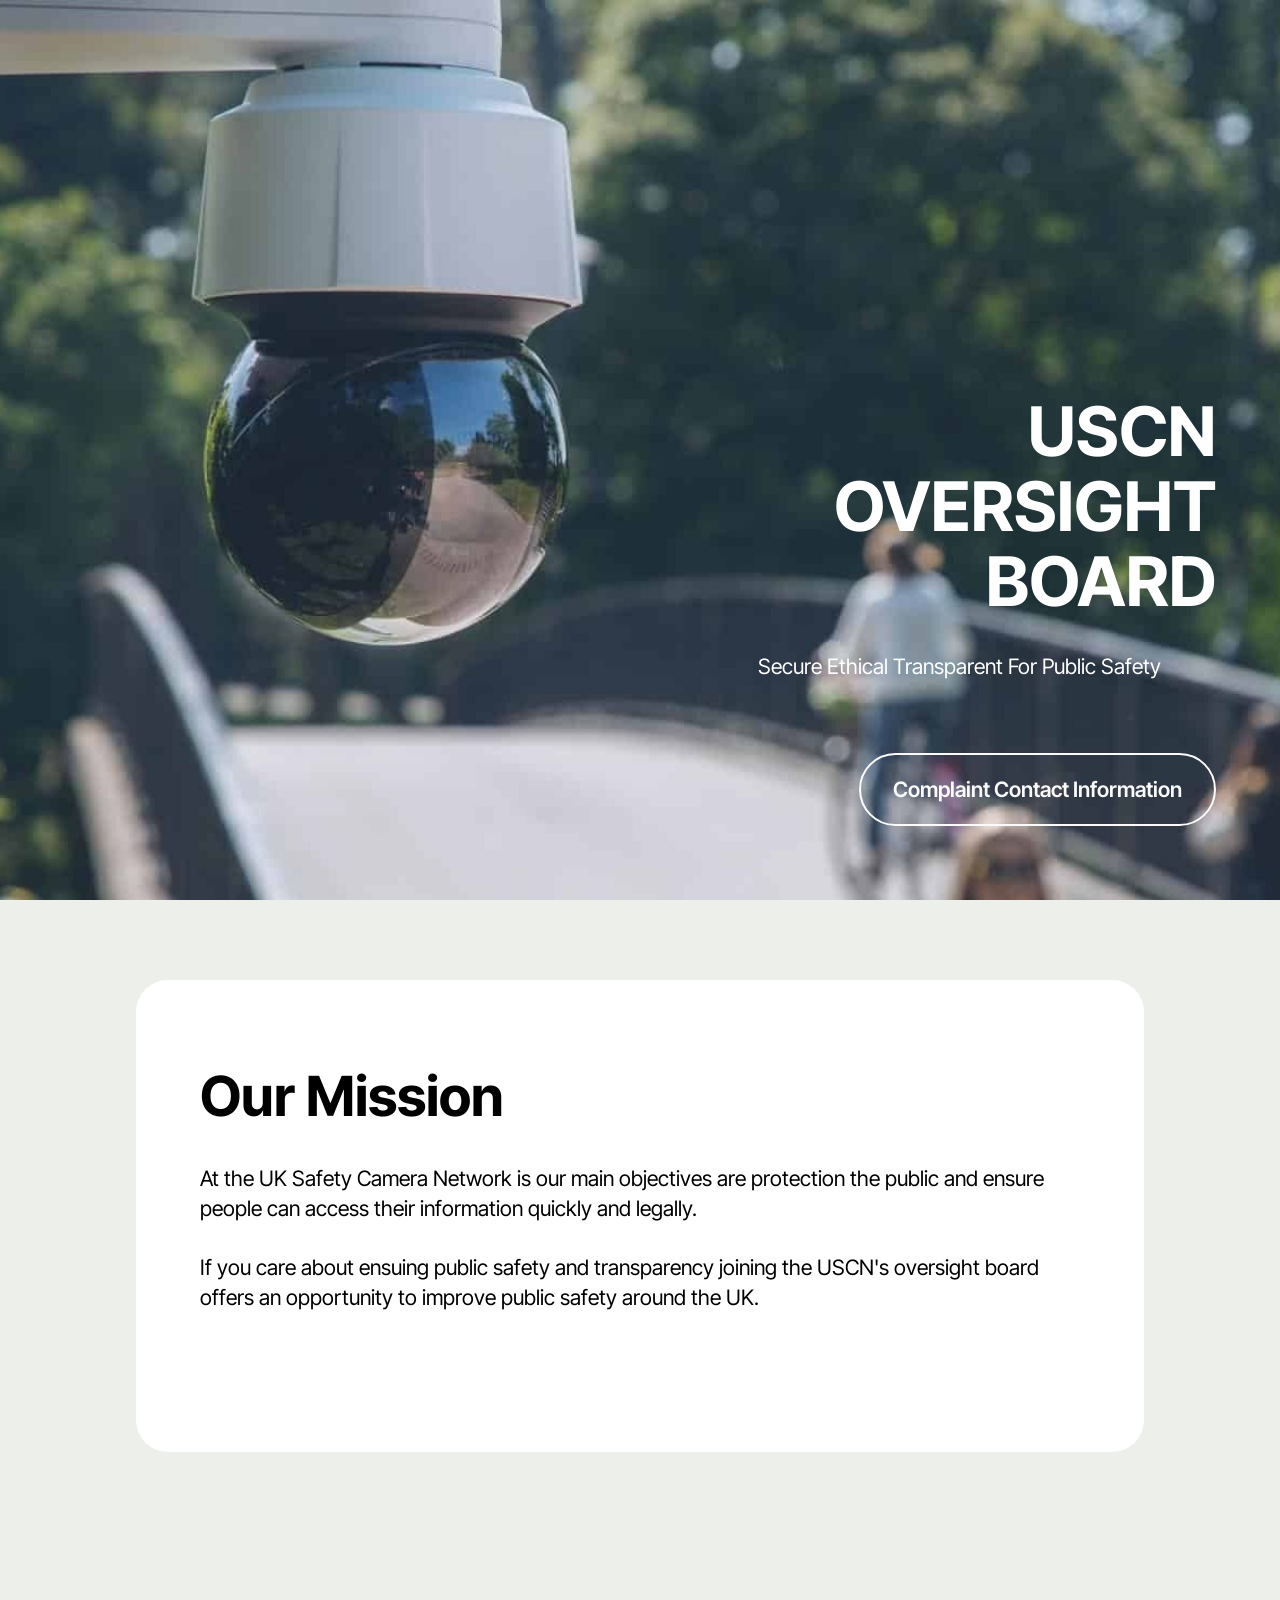
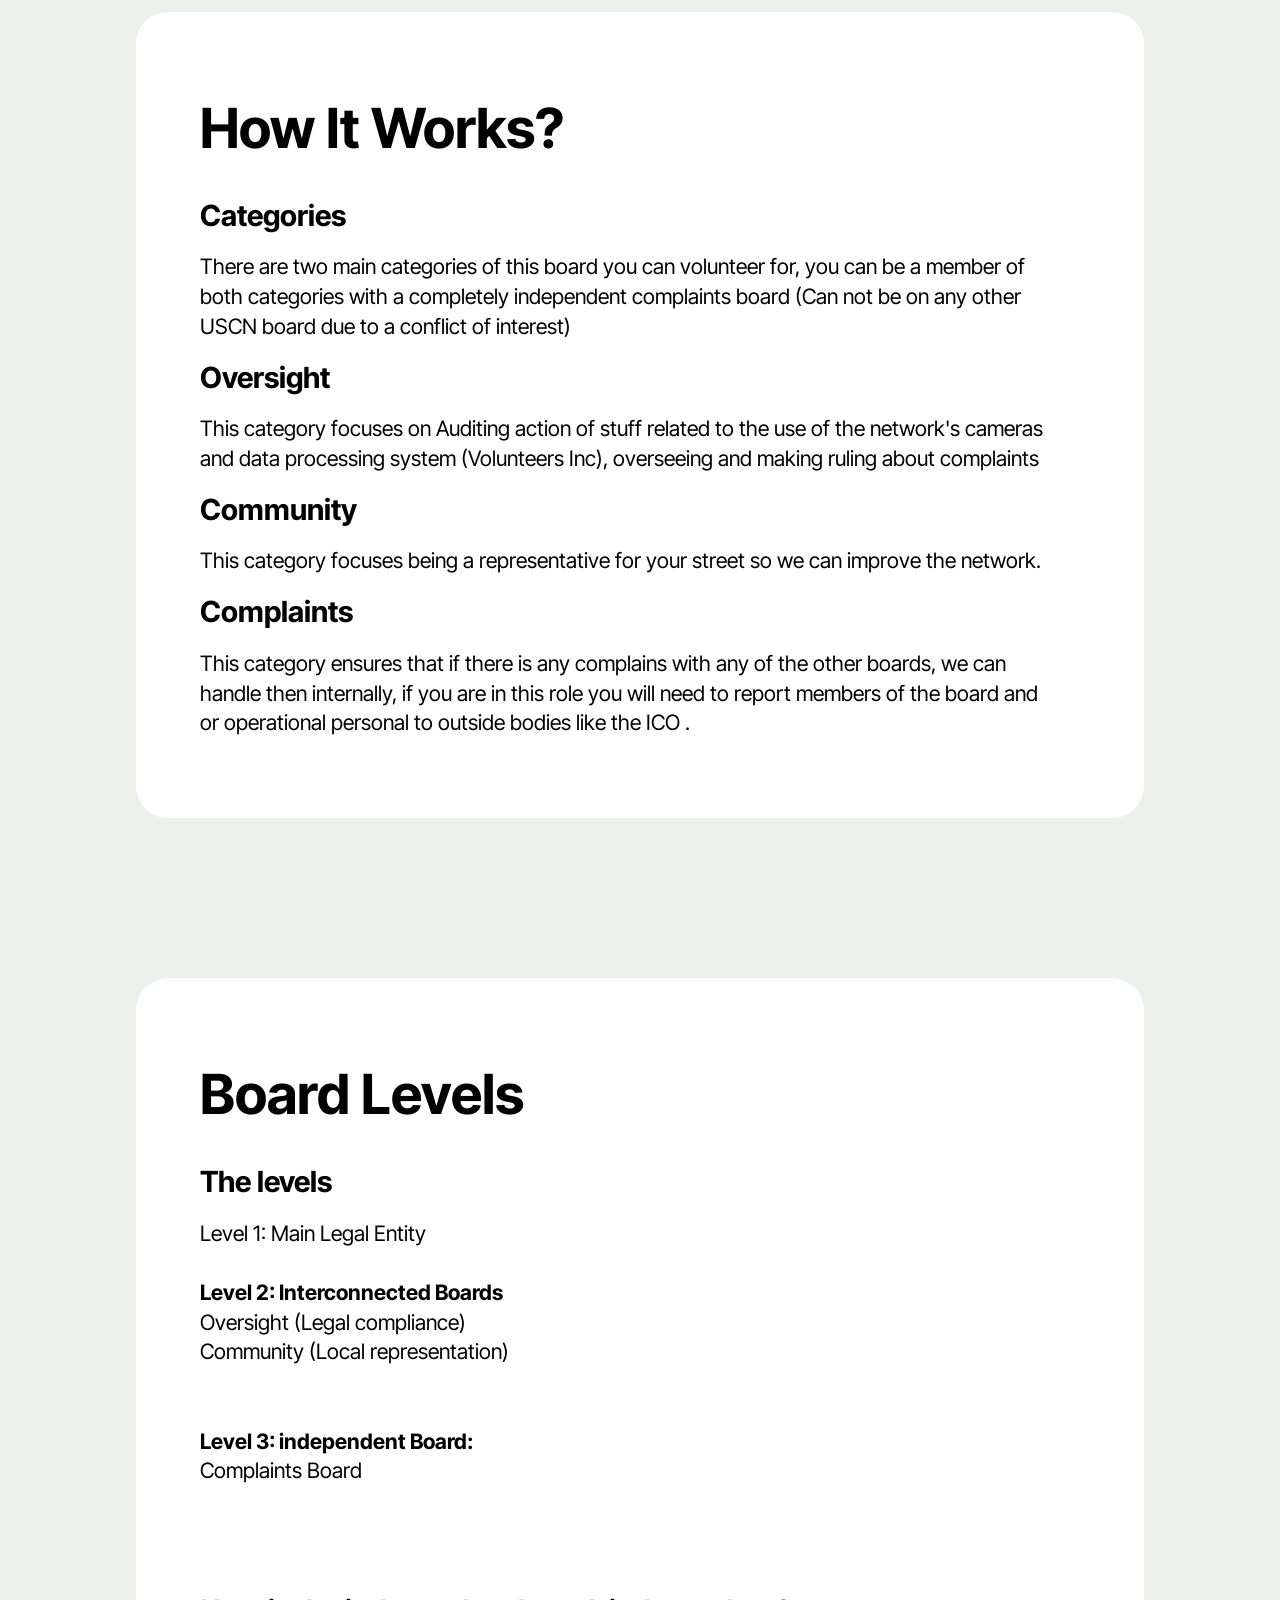
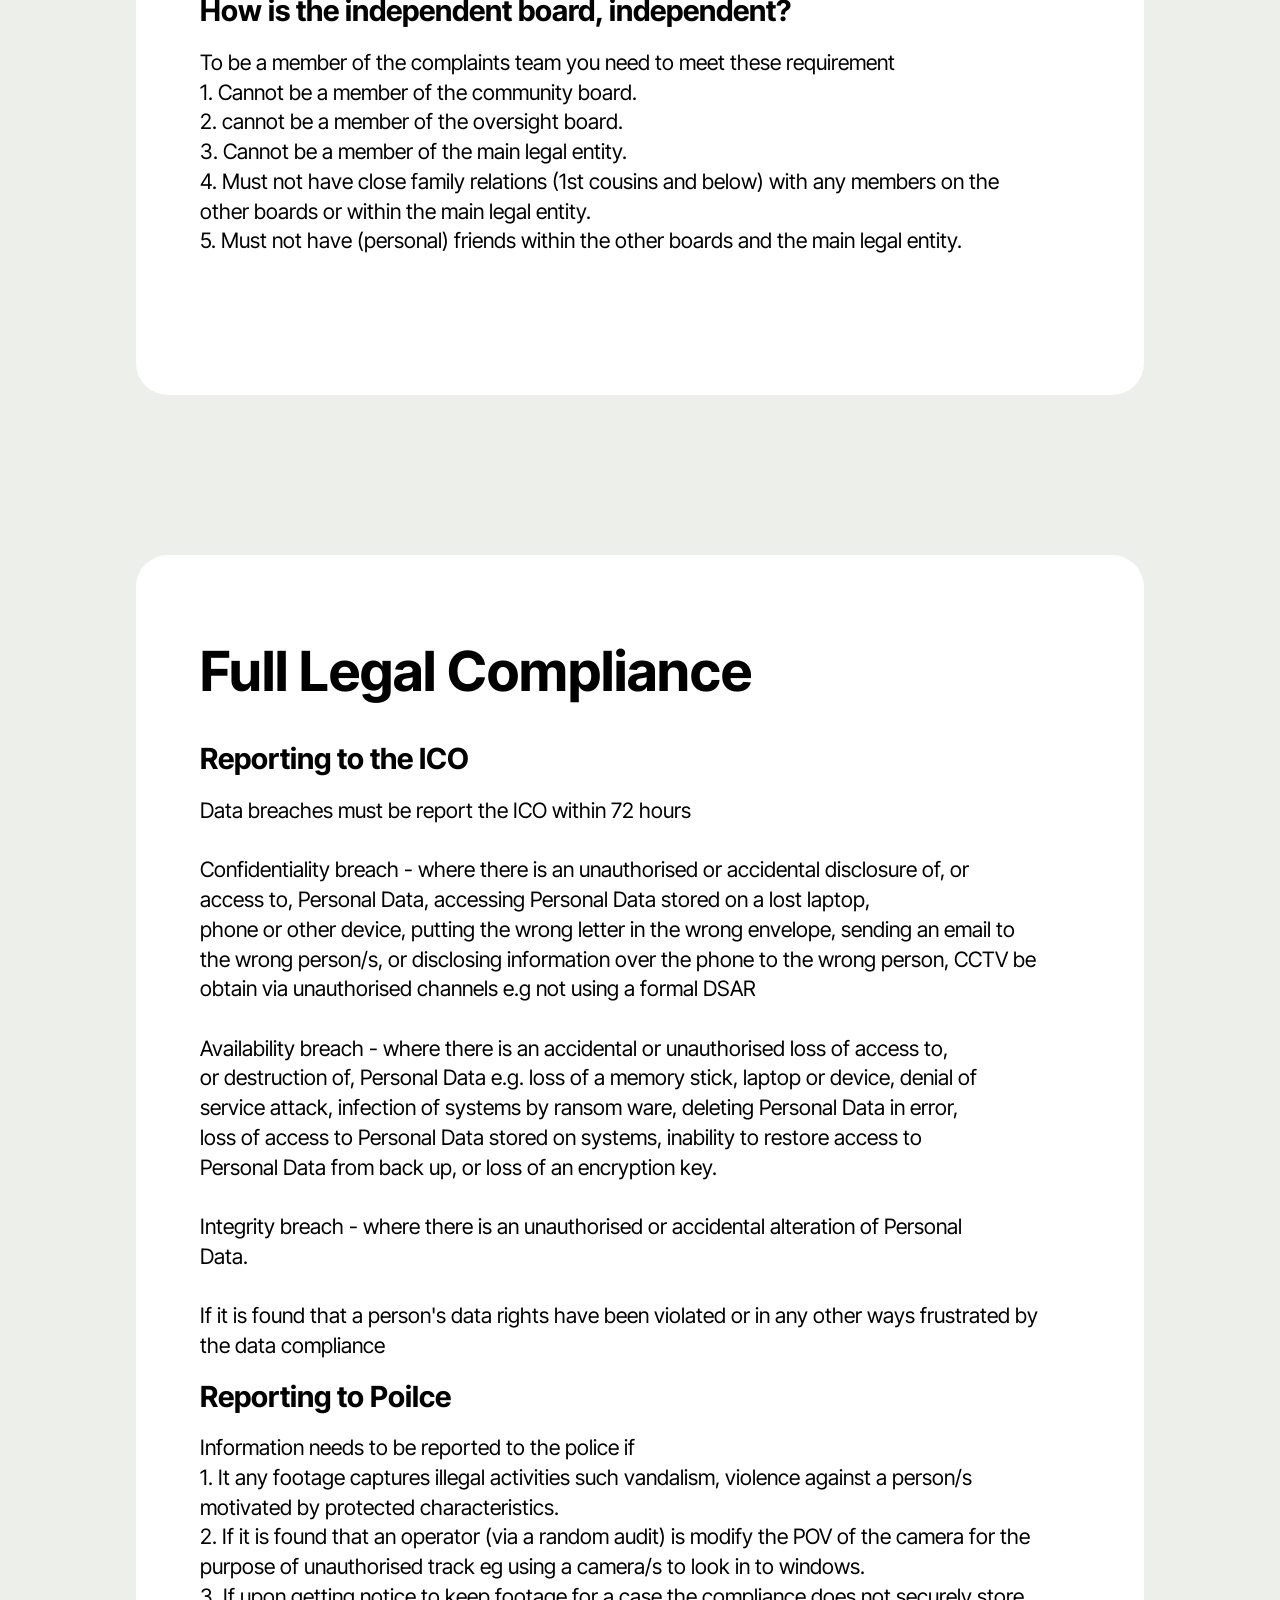
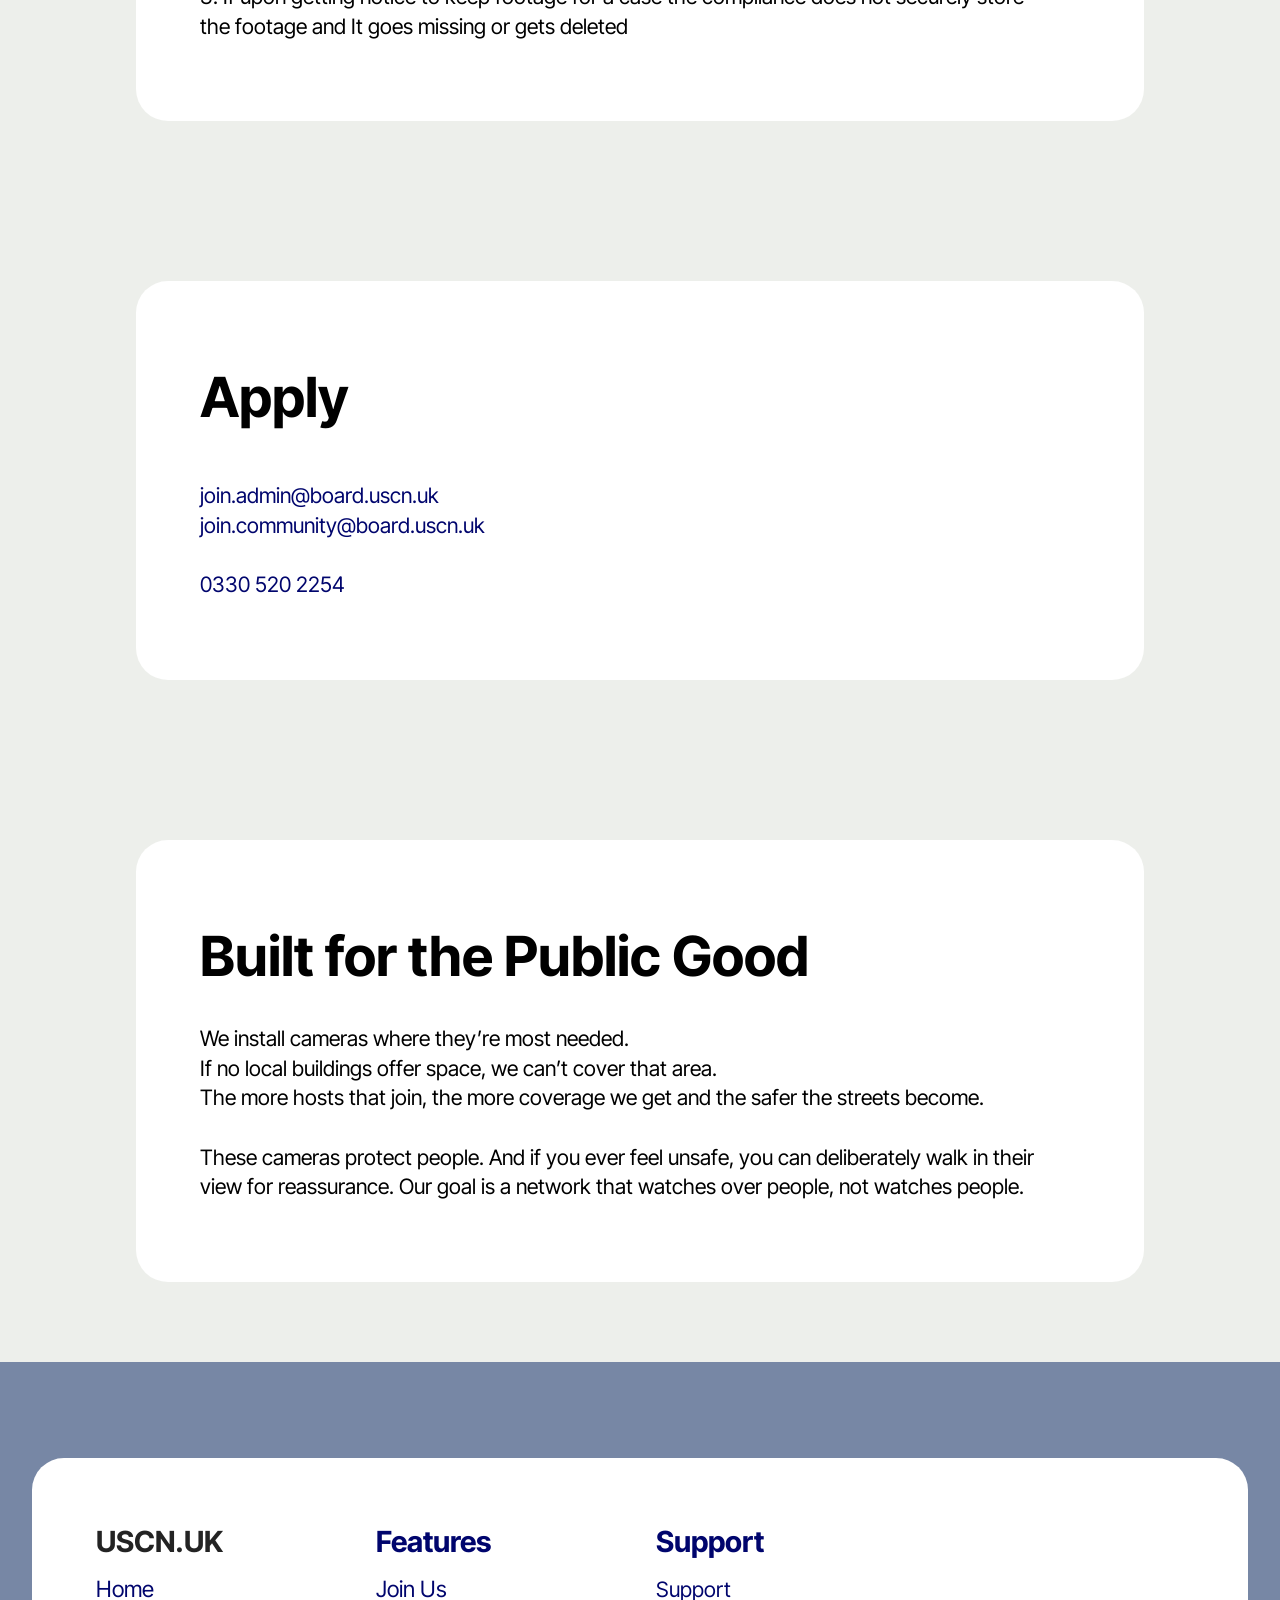
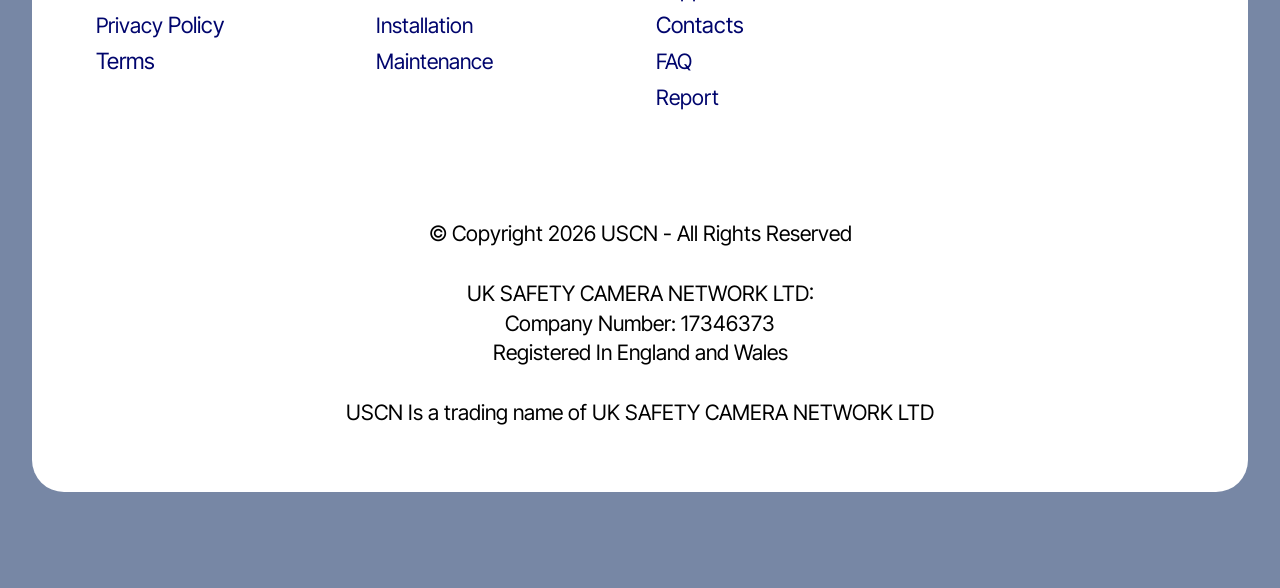
==== commit cadb9d0e: "Update index.html" ====
--- a/index.html
+++ b/index.html
@@ -23,7 +23,7 @@
   <link rel="stylesheet" href="assets/theme/css/style.css">
   <link rel="preload" href="https://fonts.googleapis.com/css?family=Inter+Tight:100,200,300,400,500,600,700,800,900,100i,200i,300i,400i,500i,600i,700i,800i,900i&display=swap" as="style" onload="this.onload=null;this.rel='stylesheet'">
   <noscript><link rel="stylesheet" href="https://fonts.googleapis.com/css?family=Inter+Tight:100,200,300,400,500,600,700,800,900,100i,200i,300i,400i,500i,600i,700i,800i,900i&display=swap"></noscript>
-  <link rel="preload" as="style" href="assets/mobirise/css/mbr-additional.css?v=aHRZx0"><link rel="stylesheet" href="assets/mobirise/css/mbr-additional.css?v=aHRZx0" type="text/css">
+  <link rel="preload" as="style" href="assets/mobirise/css/mbr-additional.css?v=WF5FVV"><link rel="stylesheet" href="assets/mobirise/css/mbr-additional.css?v=WF5FVV" type="text/css">
 
   
   
@@ -88,7 +88,7 @@
             <div class="item features-without-image col-12">
               <div class="item-wrapper">
                 <h4 class="mbr-section-subtitle mbr-fonts-style mb-3 display-5"><strong>Categories</strong></h4>
-                <p class="mbr-text mbr-fonts-style display-7">There are two main categories of this board you can volunteer for, you can be a member of both categories with an independent complaints board (Can not be on any other USCN board due to a conflict of interest)<br></p>
+                <p class="mbr-text mbr-fonts-style display-7">There are two main categories of this board you can volunteer for, you can be a member of both categories with a completely independent complaints board (Can not be on any other USCN board due to a conflict of interest)<br></p>
               </div>
             </div><div class="item features-without-image col-12">
               <div class="item-wrapper">
@@ -103,7 +103,7 @@
             </div><div class="item features-without-image col-12">
               <div class="item-wrapper">
                 <h4 class="mbr-section-subtitle mbr-fonts-style mb-3 display-5"><strong>Complaints</strong></h4>
-                <p class="mbr-text mbr-fonts-style display-7">This category ensures that if there is any complains with any of the other boards, we can handle then internally, if you are in this role you may need to report members of the board and or operational personal to outside body like the ICO.</p>
+                <p class="mbr-text mbr-fonts-style display-7">This category ensures that if there is any complains with any of the other boards, we can handle then internally, if you are in this role you will need to report members of the board and or operational personal to outside bodies like the ICO .</p>
               </div>
             </div>
             
@@ -126,12 +126,17 @@
     <div class="row justify-content-center">
       <div class="card col-md-12 col-lg-10">
         <div class="card-wrapper">
-          <h3 class="card-title mbr-fonts-style mbr-white mt-3 mb-4 display-2"><strong>Cameras With a Purpose</strong></h3>
-          <div class="row card-box align-left">
-            <div class="item features-without-image col-12">
-              <div class="item-wrapper">
-                
-                <p class="mbr-text mbr-fonts-style display-7">We focus on disused, abandoned, and at-risk buildings that overlook public areas where crime and antisocial behavior are more likely, such as outside nightclubs, transport hubs, parks, or high streets.<br><br>Our aim isn’t to watch people — it’s to watch over communities.<br></p>
+          <h3 class="card-title mbr-fonts-style mbr-white mt-3 mb-4 display-2"><strong>Board Levels</strong></h3>
+          <div class="row card-box align-left">
+            <div class="item features-without-image col-12">
+              <div class="item-wrapper">
+                <h4 class="mbr-section-subtitle mbr-fonts-style mb-3 display-5"><strong>The levels</strong></h4>
+                <p class="mbr-text mbr-fonts-style display-7">Level 1: Main Legal Entity<br><br><strong>Level 2: Interconnected Boards</strong><br>Oversight (Legal compliance)<br>Community (Local representation)<br><br><br><strong>Level 3: independent&nbsp;Board:</strong><br>Complaints Board<br><br><br><br></p>
+              </div>
+            </div><div class="item features-without-image col-12">
+              <div class="item-wrapper">
+                <h4 class="mbr-section-subtitle mbr-fonts-style mb-3 display-5"><strong>How is the independent board, independent?</strong></h4>
+                <p class="mbr-text mbr-fonts-style display-7">To be a member of the complaints team you need to meet these requirement<br>1. Cannot be a member of the community board.<br>2. cannot be a member of the oversight board.<br>3. Cannot be a member of the main legal entity.<br>4. Must not have close family relations (1st cousins and below) with any members on the other boards or within the main legal entity.<br>5. Must not have (personal) friends within the other boards and the main legal entity.<br><br><br></p>
               </div>
             </div>
             
@@ -158,8 +163,22 @@
           <div class="row card-box align-left">
             <div class="item features-without-image col-12">
               <div class="item-wrapper">
-                
-                <p class="mbr-text mbr-fonts-style display-7">Every camera is backed by a detailed Data Protection Impact Assessment (DPIA).<br>We:<br><br>Use privacy masking for private windows or gardens<br><br>Follow UK GDPR and CCTV Code of Practice<br><br>Store data for a maximum of 31 days<br><br>Don’t monitor 24/7, footage is only accessed when needed<br><br>Log every access or use of footage<br></p>
+                <h4 class="mbr-section-subtitle mbr-fonts-style mb-3 display-5"><strong>Reporting to the ICO</strong></h4>
+                <p class="mbr-text mbr-fonts-style display-7">Data breaches must be report the ICO within 72 hours&nbsp;<br><br>Confidentiality breach - where there is an unauthorised or accidental disclosure of, or
+<br>access to, Personal Data, accessing Personal Data stored on a lost laptop,
+<br>phone or other device, putting the wrong letter in the wrong envelope, sending an email to the wrong person/s, or disclosing information over the phone to the wrong person, CCTV be obtain via unauthorised channels e.g not using a formal DSAR<br>
+<br>Availability breach - where there is an accidental or unauthorised loss of access to,
+<br>or destruction of, Personal Data e.g. loss of a memory stick, laptop or device, denial of
+<br>service attack, infection of systems by ransom ware, deleting Personal Data in error,
+<br>loss of access to Personal Data stored on systems, inability to restore access to
+<br>Personal Data from back up, or loss of an encryption key.<br>
+<br>Integrity breach - where there is an unauthorised or accidental alteration of Personal
+<br>Data.<br><br>If it is found that a person's data rights have been&nbsp;violated or in any other ways&nbsp;frustrated by the data compliance</p>
+              </div>
+            </div><div class="item features-without-image col-12">
+              <div class="item-wrapper">
+                <h4 class="mbr-section-subtitle mbr-fonts-style mb-3 display-5"><strong>Reporting to Poilce</strong></h4>
+                <p class="mbr-text mbr-fonts-style display-7">Information needs to be reported to the police if<br>1. It any footage captures illegal activities such vandalism, violence against a person/s motivated by protected characteristics.<br>2. If it is found that an operator (via a random audit) is modify the POV of the camera for the purpose of unauthorised track eg using a camera/s to look in to windows.<br>3. If upon getting notice to keep footage for a case the compliance does not securely store the footage and It goes missing or gets deleted</p>
               </div>
             </div>
             
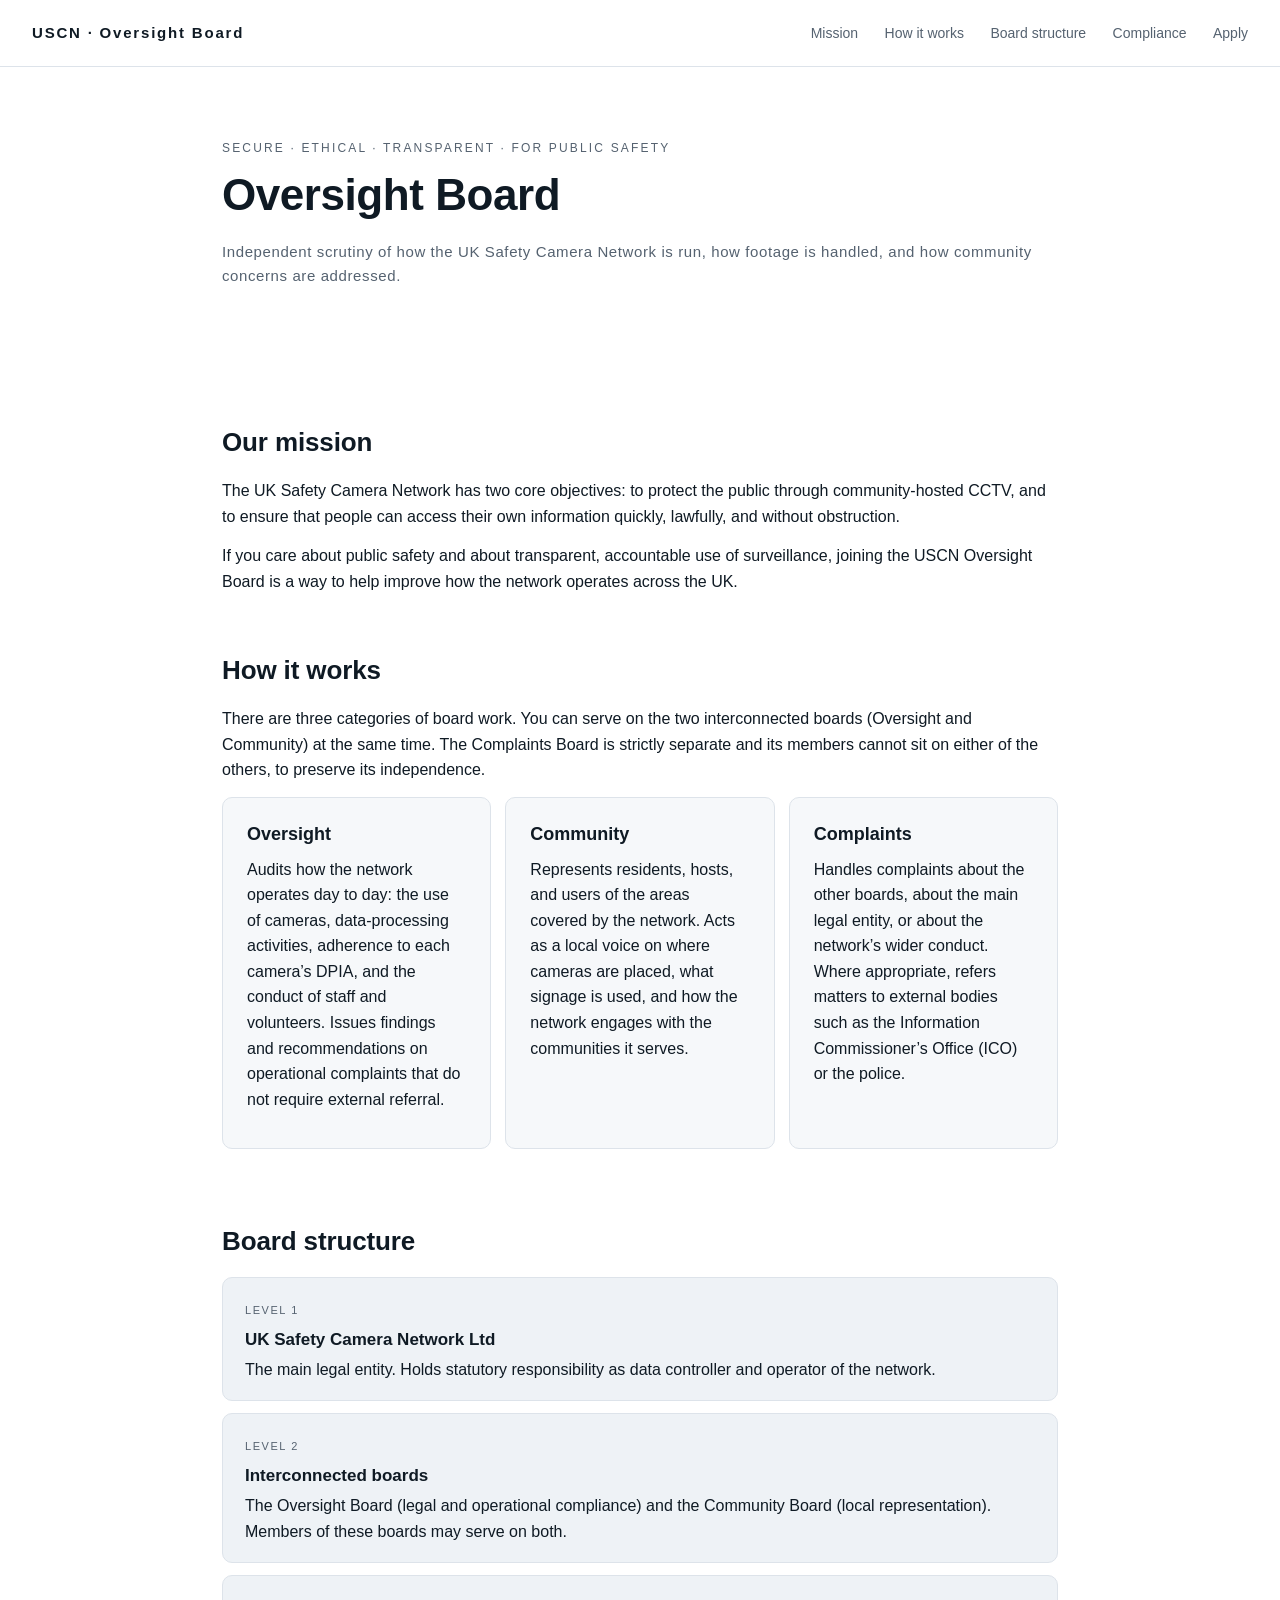
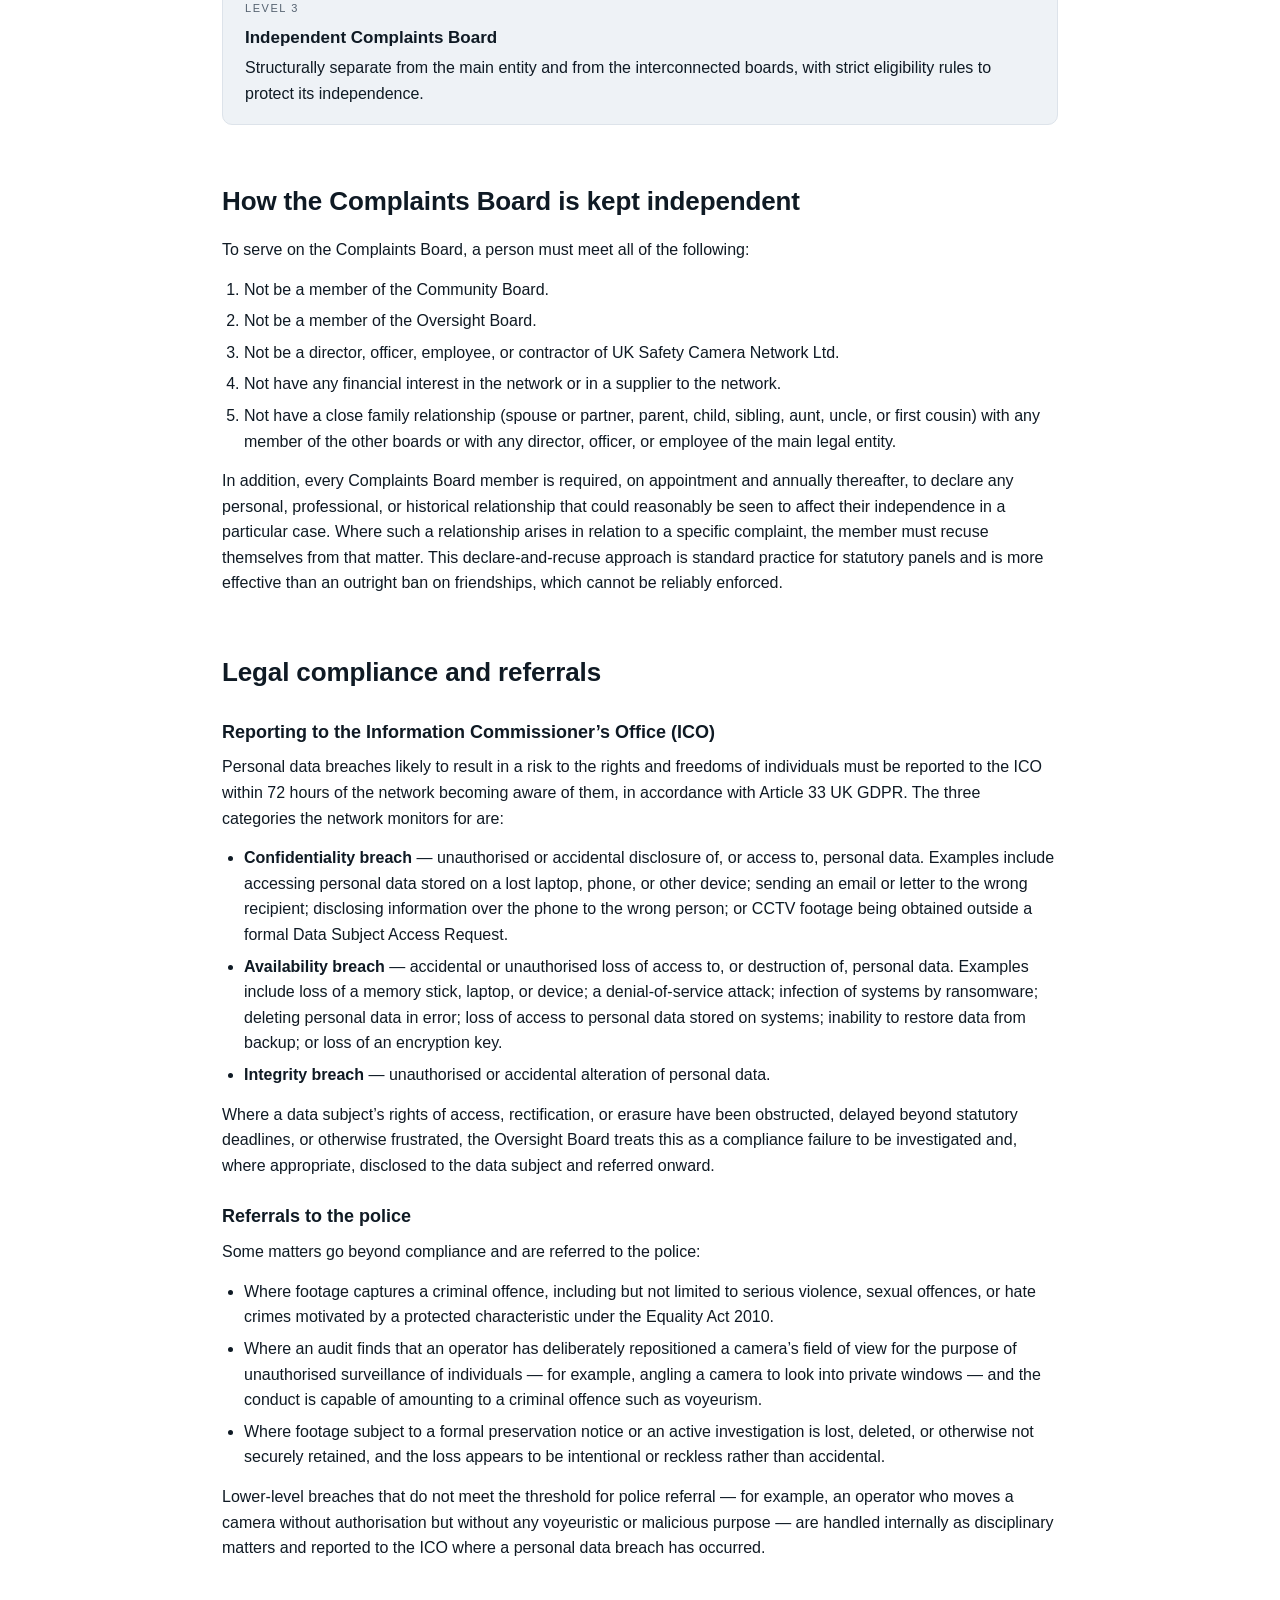
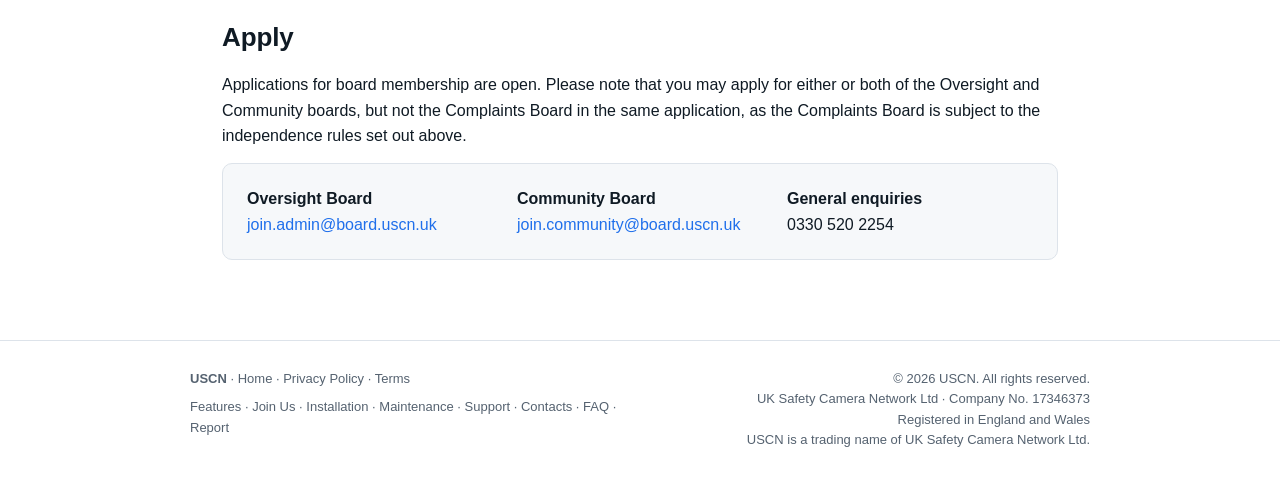
==== commit 82db5608: "u" ====
--- a/index.html
+++ b/index.html
@@ -1,306 +1,305 @@
 <!DOCTYPE html>
-<html  >
+<html lang="en">
 <head>
-  <!-- Site made with Mobirise Website Builder v6.0.6, https://mobirise.com -->
-  <meta charset="UTF-8">
-  <meta http-equiv="X-UA-Compatible" content="IE=edge">
-  <meta name="generator" content="Mobirise v6.0.6, mobirise.com">
-  <meta name="twitter:card" content="summary_large_image"/>
-  <meta name="twitter:image:src" content="assets/images/index-meta.jpg">
-  <meta property="og:image" content="assets/images/index-meta.jpg">
-  <meta name="twitter:title" content="Official USCN Oversight Board Site">
-  <meta name="viewport" content="width=device-width, initial-scale=1, minimum-scale=1">
-  <link rel="shortcut icon" href="assets/images/20250726-1911280-1.jpg" type="image/x-icon">
-  <meta name="description" content="">
-  
-  
-  <title>Official USCN Oversight Board Site</title>
-  <link rel="stylesheet" href="assets/bootstrap/css/bootstrap.min.css">
-  <link rel="stylesheet" href="assets/bootstrap/css/bootstrap-grid.min.css">
-  <link rel="stylesheet" href="assets/bootstrap/css/bootstrap-reboot.min.css">
-  <link rel="stylesheet" href="assets/parallax/jarallax.css">
-  <link rel="stylesheet" href="assets/socicon/css/styles.css">
-  <link rel="stylesheet" href="assets/theme/css/style.css">
-  <link rel="preload" href="https://fonts.googleapis.com/css?family=Inter+Tight:100,200,300,400,500,600,700,800,900,100i,200i,300i,400i,500i,600i,700i,800i,900i&display=swap" as="style" onload="this.onload=null;this.rel='stylesheet'">
-  <noscript><link rel="stylesheet" href="https://fonts.googleapis.com/css?family=Inter+Tight:100,200,300,400,500,600,700,800,900,100i,200i,300i,400i,500i,600i,700i,800i,900i&display=swap"></noscript>
-  <link rel="preload" as="style" href="assets/mobirise/css/mbr-additional.css?v=WF5FVV"><link rel="stylesheet" href="assets/mobirise/css/mbr-additional.css?v=WF5FVV" type="text/css">
-
-  
-  
-  
+<meta charset="UTF-8">
+<meta name="viewport" content="width=device-width, initial-scale=1.0">
+<title>Oversight Board — UK Safety Camera Network</title>
+<style>
+  :root {
+    --ink: #0f1a24;
+    --muted: #556270;
+    --line: #dde3ea;
+    --accent: #1f6feb;
+    --panel: #f6f8fa;
+    --panel-strong: #eef2f6;
+    --shell: #ffffff;
+  }
+  * { box-sizing: border-box; }
+  html, body { margin: 0; padding: 0; }
+  body {
+    font-family: -apple-system, BlinkMacSystemFont, "Segoe UI", Roboto, "Helvetica Neue", Arial, sans-serif;
+    color: var(--ink);
+    background: var(--shell);
+    line-height: 1.6;
+    -webkit-font-smoothing: antialiased;
+  }
+  header {
+    border-bottom: 1px solid var(--line);
+    padding: 20px 32px;
+    display: flex;
+    align-items: center;
+    justify-content: space-between;
+    flex-wrap: wrap;
+    gap: 12px;
+  }
+  .brand {
+    font-weight: 700;
+    letter-spacing: 0.12em;
+    font-size: 15px;
+  }
+  nav a {
+    color: var(--muted);
+    text-decoration: none;
+    margin-left: 22px;
+    font-size: 14px;
+  }
+  nav a:hover { color: var(--ink); }
+  .hero {
+    padding: 72px 32px 40px;
+    max-width: 900px;
+    margin: 0 auto;
+  }
+  .eyebrow {
+    text-transform: uppercase;
+    letter-spacing: 0.18em;
+    font-size: 12px;
+    color: var(--muted);
+    margin-bottom: 12px;
+  }
+  h1 {
+    font-size: 44px;
+    line-height: 1.15;
+    margin: 0 0 20px;
+    letter-spacing: -0.01em;
+  }
+  .tagline {
+    color: var(--muted);
+    font-size: 15px;
+    letter-spacing: 0.04em;
+  }
+  main {
+    max-width: 900px;
+    margin: 0 auto;
+    padding: 24px 32px 80px;
+  }
+  section { margin-top: 56px; }
+  h2 {
+    font-size: 26px;
+    margin: 0 0 14px;
+    letter-spacing: -0.005em;
+  }
+  h3 {
+    font-size: 18px;
+    margin: 24px 0 8px;
+  }
+  p { margin: 0 0 14px; }
+  ul, ol { padding-left: 22px; margin: 6px 0 14px; }
+  li { margin-bottom: 6px; }
+  .card {
+    background: var(--panel);
+    border: 1px solid var(--line);
+    border-radius: 10px;
+    padding: 22px 24px;
+    margin-bottom: 16px;
+  }
+  .grid {
+    display: grid;
+    grid-template-columns: repeat(auto-fit, minmax(240px, 1fr));
+    gap: 14px;
+  }
+  .card h3 { margin-top: 0; }
+  .levels {
+    counter-reset: level;
+    list-style: none;
+    padding-left: 0;
+  }
+  .levels > li {
+    counter-increment: level;
+    background: var(--panel-strong);
+    border: 1px solid var(--line);
+    border-radius: 10px;
+    padding: 18px 22px;
+    margin-bottom: 12px;
+    position: relative;
+  }
+  .levels > li::before {
+    content: "Level " counter(level);
+    display: inline-block;
+    font-size: 11px;
+    letter-spacing: 0.14em;
+    text-transform: uppercase;
+    color: var(--muted);
+    margin-bottom: 6px;
+  }
+  .levels strong { display: block; font-size: 17px; margin-bottom: 4px; }
+  .note {
+    border-left: 3px solid var(--accent);
+    background: #f2f7ff;
+    padding: 14px 18px;
+    border-radius: 4px;
+    color: var(--ink);
+    font-size: 15px;
+    margin: 10px 0 16px;
+  }
+  .contact {
+    background: var(--panel);
+    border: 1px solid var(--line);
+    border-radius: 10px;
+    padding: 22px 24px;
+    display: grid;
+    grid-template-columns: repeat(auto-fit, minmax(220px, 1fr));
+    gap: 14px 24px;
+  }
+  .contact a { color: var(--accent); text-decoration: none; }
+  .contact a:hover { text-decoration: underline; }
+  footer {
+    border-top: 1px solid var(--line);
+    padding: 28px 32px;
+    color: var(--muted);
+    font-size: 13px;
+    line-height: 1.55;
+  }
+  .foot-grid {
+    max-width: 900px;
+    margin: 0 auto;
+    display: grid;
+    grid-template-columns: 1fr 1fr;
+    gap: 18px;
+  }
+  @media (max-width: 600px) {
+    h1 { font-size: 32px; }
+    .hero { padding: 48px 24px 24px; }
+    main { padding: 16px 24px 60px; }
+    header { padding: 16px 24px; }
+    nav a { margin-left: 14px; }
+    .foot-grid { grid-template-columns: 1fr; }
+  }
+</style>
 </head>
 <body>
-  
-  <section data-bs-version="5.1" class="header16 cid-uSJE68zqBr mbr-fullscreen mbr-parallax-background" id="header17-0">
-  
-  
-  <div class="container-fluid">
-    <div class="row">
-      <div class="content-wrap col-12 col-md-12">
-        <h1 class="mbr-section-title mbr-fonts-style mbr-white mb-4 display-1"><strong>USCN</strong><br><strong>OVERSIGHT</strong><br><strong>BOARD</strong></h1>
-        
-        <p class="mbr-fonts-style mbr-text mbr-white mb-4 display-7">Secure Ethical Transparent For Public Safety&nbsp; &nbsp; &nbsp; &nbsp; &nbsp; &nbsp;<br><br></p>
-        <div class="mbr-section-btn"><a class="btn btn-white-outline display-7" href="complaints.html#article07-2g">Complaint Contact Information</a></div>
-      </div>
+
+<header>
+  <div class="brand">USCN &middot; Oversight Board</div>
+  <nav>
+    <a href="#mission">Mission</a>
+    <a href="#how">How it works</a>
+    <a href="#levels">Board structure</a>
+    <a href="#compliance">Compliance</a>
+    <a href="#apply">Apply</a>
+  </nav>
+</header>
+
+<div class="hero">
+  <div class="eyebrow">Secure &middot; Ethical &middot; Transparent &middot; For Public Safety</div>
+  <h1>Oversight Board</h1>
+  <p class="tagline">Independent scrutiny of how the UK Safety Camera Network is run, how footage is handled, and how community concerns are addressed.</p>
+</div>
+
+<main>
+
+<section id="mission">
+  <h2>Our mission</h2>
+  <p>The UK Safety Camera Network has two core objectives: to protect the public through community-hosted CCTV, and to ensure that people can access their own information quickly, lawfully, and without obstruction.</p>
+  <p>If you care about public safety and about transparent, accountable use of surveillance, joining the USCN Oversight Board is a way to help improve how the network operates across the UK.</p>
+</section>
+
+<section id="how">
+  <h2>How it works</h2>
+  <p>There are three categories of board work. You can serve on the two interconnected boards (Oversight and Community) at the same time. The Complaints Board is strictly separate and its members cannot sit on either of the others, to preserve its independence.</p>
+  <div class="grid">
+    <div class="card">
+      <h3>Oversight</h3>
+      <p>Audits how the network operates day to day: the use of cameras, data-processing activities, adherence to each camera&rsquo;s DPIA, and the conduct of staff and volunteers. Issues findings and recommendations on operational complaints that do not require external referral.</p>
+    </div>
+    <div class="card">
+      <h3>Community</h3>
+      <p>Represents residents, hosts, and users of the areas covered by the network. Acts as a local voice on where cameras are placed, what signage is used, and how the network engages with the communities it serves.</p>
+    </div>
+    <div class="card">
+      <h3>Complaints</h3>
+      <p>Handles complaints about the other boards, about the main legal entity, or about the network&rsquo;s wider conduct. Where appropriate, refers matters to external bodies such as the Information Commissioner&rsquo;s Office (ICO) or the police.</p>
     </div>
   </div>
 </section>
 
-<section data-bs-version="5.1" class="article07 cid-uSJV5Lzuai" id="article07-4">
-  
-
-  
-  
-  <div class="container">
-    <div class="row justify-content-center">
-      <div class="card col-md-12 col-lg-10">
-        <div class="card-wrapper">
-          <h3 class="card-title mbr-fonts-style mbr-white mt-3 mb-4 display-2"><strong>Our Mission</strong></h3>
-          <div class="row card-box align-left">
-            <div class="item features-without-image col-12">
-              <div class="item-wrapper">
-                
-                <p class="mbr-text mbr-fonts-style display-7">At the UK Safety Camera Network is our main objectives are protection the public and ensure people can access their information quickly and legally.<br><br>If you care about ensuing public safety and transparency joining the USCN's oversight board offers an opportunity to improve public safety around the UK.<br><br><br></p>
-              </div>
-            </div>
-            
-            
-            
-          </div>
-          
-        </div>
-      </div>
+<section id="levels">
+  <h2>Board structure</h2>
+  <ol class="levels">
+    <li>
+      <strong>UK Safety Camera Network Ltd</strong>
+      The main legal entity. Holds statutory responsibility as data controller and operator of the network.
+    </li>
+    <li>
+      <strong>Interconnected boards</strong>
+      The Oversight Board (legal and operational compliance) and the Community Board (local representation). Members of these boards may serve on both.
+    </li>
+    <li>
+      <strong>Independent Complaints Board</strong>
+      Structurally separate from the main entity and from the interconnected boards, with strict eligibility rules to protect its independence.
+    </li>
+  </ol>
+</section>
+
+<section id="independence">
+  <h2>How the Complaints Board is kept independent</h2>
+  <p>To serve on the Complaints Board, a person must meet all of the following:</p>
+  <ol>
+    <li>Not be a member of the Community Board.</li>
+    <li>Not be a member of the Oversight Board.</li>
+    <li>Not be a director, officer, employee, or contractor of UK Safety Camera Network Ltd.</li>
+    <li>Not have any financial interest in the network or in a supplier to the network.</li>
+    <li>Not have a close family relationship (spouse or partner, parent, child, sibling, aunt, uncle, or first cousin) with any member of the other boards or with any director, officer, or employee of the main legal entity.</li>
+  </ol>
+  <p>In addition, every Complaints Board member is required, on appointment and annually thereafter, to declare any personal, professional, or historical relationship that could reasonably be seen to affect their independence in a particular case. Where such a relationship arises in relation to a specific complaint, the member must recuse themselves from that matter. This declare-and-recuse approach is standard practice for statutory panels and is more effective than an outright ban on friendships, which cannot be reliably enforced.</p>
+</section>
+
+<section id="compliance">
+  <h2>Legal compliance and referrals</h2>
+
+  <h3>Reporting to the Information Commissioner&rsquo;s Office (ICO)</h3>
+  <p>Personal data breaches likely to result in a risk to the rights and freedoms of individuals must be reported to the ICO within 72 hours of the network becoming aware of them, in accordance with Article 33 UK GDPR. The three categories the network monitors for are:</p>
+  <ul>
+    <li><strong>Confidentiality breach</strong> &mdash; unauthorised or accidental disclosure of, or access to, personal data. Examples include accessing personal data stored on a lost laptop, phone, or other device; sending an email or letter to the wrong recipient; disclosing information over the phone to the wrong person; or CCTV footage being obtained outside a formal Data Subject Access Request.</li>
+    <li><strong>Availability breach</strong> &mdash; accidental or unauthorised loss of access to, or destruction of, personal data. Examples include loss of a memory stick, laptop, or device; a denial-of-service attack; infection of systems by ransomware; deleting personal data in error; loss of access to personal data stored on systems; inability to restore data from backup; or loss of an encryption key.</li>
+    <li><strong>Integrity breach</strong> &mdash; unauthorised or accidental alteration of personal data.</li>
+  </ul>
+  <p>Where a data subject&rsquo;s rights of access, rectification, or erasure have been obstructed, delayed beyond statutory deadlines, or otherwise frustrated, the Oversight Board treats this as a compliance failure to be investigated and, where appropriate, disclosed to the data subject and referred onward.</p>
+
+  <h3>Referrals to the police</h3>
+  <p>Some matters go beyond compliance and are referred to the police:</p>
+  <ul>
+    <li>Where footage captures a criminal offence, including but not limited to serious violence, sexual offences, or hate crimes motivated by a protected characteristic under the Equality Act 2010.</li>
+    <li>Where an audit finds that an operator has deliberately repositioned a camera&rsquo;s field of view for the purpose of unauthorised surveillance of individuals &mdash; for example, angling a camera to look into private windows &mdash; and the conduct is capable of amounting to a criminal offence such as voyeurism.</li>
+    <li>Where footage subject to a formal preservation notice or an active investigation is lost, deleted, or otherwise not securely retained, and the loss appears to be intentional or reckless rather than accidental.</li>
+  </ul>
+  <p>Lower-level breaches that do not meet the threshold for police referral &mdash; for example, an operator who moves a camera without authorisation but without any voyeuristic or malicious purpose &mdash; are handled internally as disciplinary matters and reported to the ICO where a personal data breach has occurred.</p>
+</section>
+
+<section id="apply">
+  <h2>Apply</h2>
+  <p>Applications for board membership are open. Please note that you may apply for either or both of the Oversight and Community boards, but not the Complaints Board in the same application, as the Complaints Board is subject to the independence rules set out above.</p>
+  <div class="contact">
+    <div>
+      <strong>Oversight Board</strong><br>
+      <a href="mailto:join.admin@board.uscn.uk">join.admin@board.uscn.uk</a>
+    </div>
+    <div>
+      <strong>Community Board</strong><br>
+      <a href="mailto:join.community@board.uscn.uk">join.community@board.uscn.uk</a>
+    </div>
+    <div>
+      <strong>General enquiries</strong><br>
+      0330 520 2254
     </div>
   </div>
 </section>
 
-<section data-bs-version="5.1" class="article07 cid-uSL8BhWLMw" id="article07-7">
-  
-
-  
-  
-  <div class="container">
-    <div class="row justify-content-center">
-      <div class="card col-md-12 col-lg-10">
-        <div class="card-wrapper">
-          <h3 class="card-title mbr-fonts-style mbr-white mt-3 mb-4 display-2"><strong>How It Works?</strong></h3>
-          <div class="row card-box align-left">
-            <div class="item features-without-image col-12">
-              <div class="item-wrapper">
-                <h4 class="mbr-section-subtitle mbr-fonts-style mb-3 display-5"><strong>Categories</strong></h4>
-                <p class="mbr-text mbr-fonts-style display-7">There are two main categories of this board you can volunteer for, you can be a member of both categories with a completely independent complaints board (Can not be on any other USCN board due to a conflict of interest)<br></p>
-              </div>
-            </div><div class="item features-without-image col-12">
-              <div class="item-wrapper">
-                <h4 class="mbr-section-subtitle mbr-fonts-style mb-3 display-5"><strong>Oversight</strong></h4>
-                <p class="mbr-text mbr-fonts-style display-7">This category focuses&nbsp;on Auditing action of stuff related to the use of the network's cameras and data processing system (Volunteers Inc), overseeing and making ruling about complaints&nbsp;</p>
-              </div>
-            </div><div class="item features-without-image col-12">
-              <div class="item-wrapper">
-                <h4 class="mbr-section-subtitle mbr-fonts-style mb-3 display-5"><strong>Community</strong></h4>
-                <p class="mbr-text mbr-fonts-style display-7">This category focuses being a representative for your street so we can improve the network.</p>
-              </div>
-            </div><div class="item features-without-image col-12">
-              <div class="item-wrapper">
-                <h4 class="mbr-section-subtitle mbr-fonts-style mb-3 display-5"><strong>Complaints</strong></h4>
-                <p class="mbr-text mbr-fonts-style display-7">This category ensures that if there is any complains with any of the other boards, we can handle then internally, if you are in this role you will need to report members of the board and or operational personal to outside bodies like the ICO .</p>
-              </div>
-            </div>
-            
-            
-            
-          </div>
-          
-        </div>
-      </div>
+</main>
+
+<footer>
+  <div class="foot-grid">
+    <div>
+      <div><strong>USCN</strong> &middot; Home &middot; Privacy Policy &middot; Terms</div>
+      <div style="margin-top: 8px;">Features &middot; Join Us &middot; Installation &middot; Maintenance &middot; Support &middot; Contacts &middot; FAQ &middot; Report</div>
+    </div>
+    <div style="text-align: right;">
+      &copy; 2026 USCN. All rights reserved.<br>
+      UK Safety Camera Network Ltd &middot; Company No. 17346373<br>
+      Registered in England and Wales<br>
+      USCN is a trading name of UK Safety Camera Network Ltd.
     </div>
   </div>
-</section>
-
-<section data-bs-version="5.1" class="article07 cid-uSLb2hEed0" id="article07-8">
-  
-
-  
-  
-  <div class="container">
-    <div class="row justify-content-center">
-      <div class="card col-md-12 col-lg-10">
-        <div class="card-wrapper">
-          <h3 class="card-title mbr-fonts-style mbr-white mt-3 mb-4 display-2"><strong>Board Levels</strong></h3>
-          <div class="row card-box align-left">
-            <div class="item features-without-image col-12">
-              <div class="item-wrapper">
-                <h4 class="mbr-section-subtitle mbr-fonts-style mb-3 display-5"><strong>The levels</strong></h4>
-                <p class="mbr-text mbr-fonts-style display-7">Level 1: Main Legal Entity<br><br><strong>Level 2: Interconnected Boards</strong><br>Oversight (Legal compliance)<br>Community (Local representation)<br><br><br><strong>Level 3: independent&nbsp;Board:</strong><br>Complaints Board<br><br><br><br></p>
-              </div>
-            </div><div class="item features-without-image col-12">
-              <div class="item-wrapper">
-                <h4 class="mbr-section-subtitle mbr-fonts-style mb-3 display-5"><strong>How is the independent board, independent?</strong></h4>
-                <p class="mbr-text mbr-fonts-style display-7">To be a member of the complaints team you need to meet these requirement<br>1. Cannot be a member of the community board.<br>2. cannot be a member of the oversight board.<br>3. Cannot be a member of the main legal entity.<br>4. Must not have close family relations (1st cousins and below) with any members on the other boards or within the main legal entity.<br>5. Must not have (personal) friends within the other boards and the main legal entity.<br><br><br></p>
-              </div>
-            </div>
-            
-            
-            
-          </div>
-          
-        </div>
-      </div>
-    </div>
-  </div>
-</section>
-
-<section data-bs-version="5.1" class="article07 cid-uSLdhWmhX9" id="article07-9">
-  
-
-  
-  
-  <div class="container">
-    <div class="row justify-content-center">
-      <div class="card col-md-12 col-lg-10">
-        <div class="card-wrapper">
-          <h3 class="card-title mbr-fonts-style mbr-white mt-3 mb-4 display-2"><strong>Full Legal Compliance</strong></h3>
-          <div class="row card-box align-left">
-            <div class="item features-without-image col-12">
-              <div class="item-wrapper">
-                <h4 class="mbr-section-subtitle mbr-fonts-style mb-3 display-5"><strong>Reporting to the ICO</strong></h4>
-                <p class="mbr-text mbr-fonts-style display-7">Data breaches must be report the ICO within 72 hours&nbsp;<br><br>Confidentiality breach - where there is an unauthorised or accidental disclosure of, or
-<br>access to, Personal Data, accessing Personal Data stored on a lost laptop,
-<br>phone or other device, putting the wrong letter in the wrong envelope, sending an email to the wrong person/s, or disclosing information over the phone to the wrong person, CCTV be obtain via unauthorised channels e.g not using a formal DSAR<br>
-<br>Availability breach - where there is an accidental or unauthorised loss of access to,
-<br>or destruction of, Personal Data e.g. loss of a memory stick, laptop or device, denial of
-<br>service attack, infection of systems by ransom ware, deleting Personal Data in error,
-<br>loss of access to Personal Data stored on systems, inability to restore access to
-<br>Personal Data from back up, or loss of an encryption key.<br>
-<br>Integrity breach - where there is an unauthorised or accidental alteration of Personal
-<br>Data.<br><br>If it is found that a person's data rights have been&nbsp;violated or in any other ways&nbsp;frustrated by the data compliance</p>
-              </div>
-            </div><div class="item features-without-image col-12">
-              <div class="item-wrapper">
-                <h4 class="mbr-section-subtitle mbr-fonts-style mb-3 display-5"><strong>Reporting to Poilce</strong></h4>
-                <p class="mbr-text mbr-fonts-style display-7">Information needs to be reported to the police if<br>1. It any footage captures illegal activities such vandalism, violence against a person/s motivated by protected characteristics.<br>2. If it is found that an operator (via a random audit) is modify the POV of the camera for the purpose of unauthorised track eg using a camera/s to look in to windows.<br>3. If upon getting notice to keep footage for a case the compliance does not securely store the footage and It goes missing or gets deleted</p>
-              </div>
-            </div>
-            
-            
-            
-          </div>
-          
-        </div>
-      </div>
-    </div>
-  </div>
-</section>
-
-<section data-bs-version="5.1" class="article07 cid-uSLdyEDXge" id="article07-a">
-  
-
-  
-  
-  <div class="container">
-    <div class="row justify-content-center">
-      <div class="card col-md-12 col-lg-10">
-        <div class="card-wrapper">
-          <h3 class="card-title mbr-fonts-style mbr-white mt-3 mb-4 display-2"><strong>Apply</strong></h3>
-          <div class="row card-box align-left">
-            <div class="item features-without-image col-12">
-              <div class="item-wrapper">
-                <h4 class="mbr-section-subtitle mbr-fonts-style mb-3 display-5"></h4>
-                <p class="mbr-text mbr-fonts-style display-7"><a href="mailto:join.oversight@board.uscn.uk" class="text-primary">join.admin@board.uscn.uk</a><br><a href="mailto:join.community@board.uscn.uk" class="text-primary">join.community@board.uscn.uk</a><br><br><a href="tel:03305202254" class="text-primary">0330 520 2254</a></p>
-              </div>
-            </div>
-            
-            
-            
-          </div>
-          
-        </div>
-      </div>
-    </div>
-  </div>
-</section>
-
-<section data-bs-version="5.1" class="article07 cid-uSLf3DHZuU" id="article07-g">
-  
-
-  
-  
-  <div class="container">
-    <div class="row justify-content-center">
-      <div class="card col-md-12 col-lg-10">
-        <div class="card-wrapper">
-          <h3 class="card-title mbr-fonts-style mbr-white mt-3 mb-4 display-2"><strong>Built for the Public Good</strong></h3>
-          <div class="row card-box align-left">
-            <div class="item features-without-image col-12">
-              <div class="item-wrapper">
-                
-                <p class="mbr-text mbr-fonts-style display-7">We install cameras where they’re most needed.<br>If no local buildings offer space, we can’t cover that area.<br>The more hosts that join, the more coverage we get and the safer the streets become.<br><br>These cameras protect people. And if you ever feel unsafe, you can deliberately walk in their view for reassurance. Our goal is a network that watches over people, not watches people.<br></p>
-              </div>
-            </div>
-            
-            
-            
-          </div>
-          
-        </div>
-      </div>
-    </div>
-  </div>
-</section>
-
-<section data-bs-version="5.1" class="footer1 cid-uSNH93SEP0" once="footers" id="footer01-h">
-	
-
-	
-	
-	<div class="container">
-		<div class="row mbr-white">
-			<div class="col-12 col-md-6 col-lg-3">
-				<h5 class="mbr-section-subtitle mbr-fonts-style mb-2 display-5">
-					<a href="index.html" class="text-black"><strong>USCN.UK</strong></a></h5>
-				<ul class="list mbr-fonts-style display-7">
-					<li class="mbr-text item-wrap"><span style="font-size: 1.4rem;"><a href="https://uscn.org.uk/" class="text-primary">Home</a></span></li><li class="mbr-text item-wrap"><a href="assets/files/Privacy-Policy.pdf" class="text-primary" target="_blank">Privacy</a><span style="font-size: 1.4rem;"><a href="assets/files/Privacy-Policy.pdf" class="text-primary" target="_blank">&nbsp;Policy</a></span><br></li><a href="assets/files/Privacy-Policy.pdf" class="text-primary" target="_blank">
-					</a><li class="mbr-text item-wrap"><span style="font-size: 1.4rem;"><a href="assets/files/Terms-ofUse.pdf" class="text-primary" target="_blank">Terms</a></span></li><li class="mbr-text item-wrap"><br></li><li class="mbr-text item-wrap"><span style="font-size: 1.4rem;"><br></span><br></li>
-				</ul>
-			</div>
-			<div class="col-12 col-md-6 col-lg-3">
-				<h5 class="mbr-section-subtitle mbr-fonts-style mb-2 display-5">
-					<strong>Features</strong>
-				</h5>
-				<ul class="list mbr-fonts-style display-7">
-					<li class="mbr-text item-wrap"><span style="font-size: 1.4rem;"><a href="https://uscn.org.uk/host.html#article07-y" class="text-primary">Join Us</a></span></li><a href="host.html#article07-y" class="text-primary">
-					</a><li class="mbr-text item-wrap"><a href="https://uscn.org.uk/host.html#article07-y" class="text-primary">Installation</a></li><a href="page3.html#article07-y" class="text-primary">
-					</a><li class="mbr-text item-wrap"><a href="https://uscn.org.uk/support.html#article07-t" class="text-primary">Maintenance&nbsp;</a></li>
-				</ul>
-			</div>
-			<div class="col-12 col-md-6 col-lg-3">
-				<h5 class="mbr-section-subtitle mbr-fonts-style mb-2 display-5">
-					<strong>Support</strong>
-				</h5>
-				<ul class="list mbr-fonts-style display-7">
-					<li class="mbr-text item-wrap"><a href="https://uscn.org.uk/support.html" class="text-primary">Support</a></li>
-					<li class="mbr-text item-wrap"><span style="font-size: 1.4rem;"><a href="https://uscn.org.uk/contact.html" class="text-primary">Contacts</a></span><br></li>
-					<li class="mbr-text item-wrap"><a href="https://uscn.org.uk/support.html#list01-u" class="text-primary">FAQ</a></li>
-					<li class="mbr-text item-wrap"><a href="https://uscn.org.uk/contact.html#form02-o" class="text-primary">Report</a></li>
-				</ul>
-			</div>
-			<div class="col-12 col-md-6 col-lg-3">
-				<h5 class="mbr-section-subtitle mbr-fonts-style mb-2 display-5">&nbsp;</h5>
-				<ul class="list mbr-fonts-style display-7">
-					<li class="mbr-text item-wrap"><br></li>
-					<li class="mbr-text item-wrap"><br></li>
-					<li class="mbr-text item-wrap"><br></li><li class="mbr-text item-wrap"><br></li>
-				</ul>
-			</div>
-			
-			<div class="col-12 mt-4">
-				<p class="mbr-text mb-0 mbr-fonts-style copyright align-center display-7">
-					© Copyright 2026 USCN - All Rights Reserved<br><br>UK SAFETY CAMERA NETWORK LTD:<br>Company Number: 17346373<br>Registered In England and Wales<br><br>USCN Is a trading name of&nbsp;UK SAFETY CAMERA NETWORK LTD<br></p>
-			</div>
-		</div>
-	</div>
-</section><script src="assets/bootstrap/js/bootstrap.bundle.min.js"></script>  <script src="assets/parallax/jarallax.js"></script>  <script src="assets/smoothscroll/smooth-scroll.js"></script>  <script src="assets/ytplayer/index.js"></script>  <script src="assets/theme/js/script.js"></script>  
-  
-  
+</footer>
+
 </body>
-</html>+</html>
